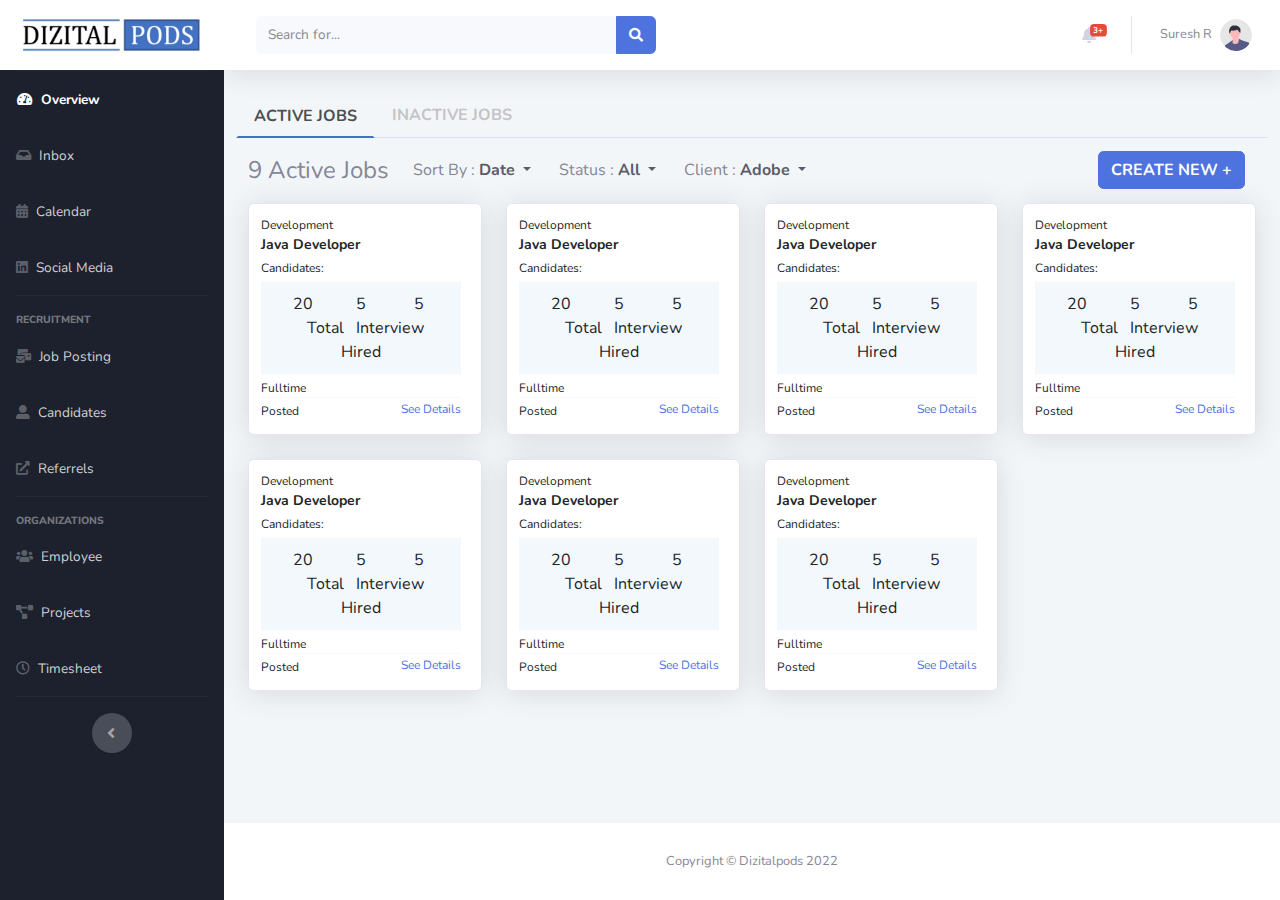
==== EMS/index.html @ 9106e642 "Add files via upload" ====
<!DOCTYPE html>
<html lang="en">

<head>

    <meta charset="utf-8">
    <meta http-equiv="X-UA-Compatible" content="IE=edge">
    <meta name="viewport" content="width=device-width, initial-scale=1, shrink-to-fit=no">
    <meta name="description" content="">
    <meta name="author" content="">

    <title>Dizitalpods - Employee Dashboard</title>

    <!-- Custom fonts for this template-->
    <link href="https://cdnjs.cloudflare.com/ajax/libs/font-awesome/5.15.3/css/all.min.css" rel="stylesheet" type="text/css">
    <link href="https://fonts.googleapis.com/css?family=Nunito:200,200i,300,300i,400,400i,600,600i,700,700i,800,800i,900,900i" rel="stylesheet">
    <link href="https://cdn.jsdelivr.net/npm/bootstrap@5.0.2/dist/css/bootstrap.min.css" rel="stylesheet">

    <!-- Custom styles for this template-->
    <link href="css/styles.css" rel="stylesheet">

</head>

<body id="page-top">

    <!-- Page Wrapper -->
    <div id="wrapper">

        <!-- Sidebar -->
        <ul class="navbar-nav bg-gradient-primary sidebar sidebar-dark accordion" id="accordionSidebar">

            <!-- Sidebar - Brand -->
            <a class="sidebar-brand d-flex align-items-center justify-content-center" href="">
                <img src="images/logo.jpg" />
            </a>

            <!-- Divider -->
            <hr class="sidebar-divider my-0">

            <!-- Nav Items -->
            <li class="nav-item active">
                <a class="nav-link" href="">
                    <i class="fas fa-fw fa-tachometer-alt"></i>
                    <span>Overview</span></a>
            </li>
            <li class="nav-item">
                <a class="nav-link" href="./pages/Inbox.html">
                    <i class="fas fa-inbox"></i>
                    <span>Inbox</span></a>
            </li>
            <li class="nav-item">
                <a class="nav-link" href="">
                    <i class="fas fa-calendar-alt"></i>
                    <span>Calendar</span></a>
            </li>
            <li class="nav-item">
                <a class="nav-link" href="./pages/Jobposting.html">
                    <i class="fab fa-linkedin"></i>
                    <span>Social Media</span></a>
            </li>

            <!-- Divider -->
            <hr class="sidebar-divider">

            <!-- Heading -->
            <div class="sidebar-heading">
                Recruitment
            </div>

            <!-- Nav Item -->
            <li class="nav-item">
                <a class="nav-link" href="./index.html">
                    <i class="fas fa-mail-bulk"></i>
                    <span>Job Posting</span></a>
            </li>
            <li class="nav-item">
                <a class="nav-link" href="./pages/candidates.html">
                    <i class="fas fa-user-alt"></i>
                    <span>Candidates</span></a>
            </li>
            <li class="nav-item">
                <a class="nav-link" href="./pages/Referralpage.html">
                    <i class="fas fa-external-link-alt"></i>
                    <span>Referrels</span></a>
            </li>
            <!-- Divider -->
            <hr class="sidebar-divider">

            <!-- Heading -->
            <div class="sidebar-heading">
                Organizations
            </div>

            <!-- Nav Item -->
            <!-- Nav Item -->
            <li class="nav-item">
                <a class="nav-link" href="">
                    <i class="fas fa-users"></i>
                    <span>Employee</span></a>
            </li>
            <li class="nav-item">
                <a class="nav-link" href="">
                    <i class="fas fa-project-diagram"></i>
                    <span>Projects</span></a>
            </li>
            <li class="nav-item">
                <a class="nav-link" href="">
                    <i class="far fa-clock"></i>
                    <span>Timesheet</span></a>
            </li>
            <!-- Divider -->
            <hr class="sidebar-divider d-none d-md-block">

            <!-- Sidebar Toggler (Sidebar) -->
            <div class="text-center d-none d-md-inline">
                <button class="rounded-circle border-0" id="sidebarToggle"></button>
            </div>

        </ul>
        <!-- End of Sidebar -->

        <!-- Content Wrapper -->
        <div id="content-wrapper" class="d-flex flex-column">

            <!-- Main Content -->
            <div id="content">

                <!-- Topbar -->
                <nav class="navbar navbar-expand navbar-light bg-white topbar mb-4 static-top shadow">

                    <!-- Sidebar Toggle (Topbar) -->
                    <button id="sidebarToggleTop" class="btn btn-link d-md-none rounded-circle mr-3">
                        <i class="fa fa-bars"></i>
                    </button>

                    <!-- Topbar Search -->
                    <form class="d-none d-sm-inline-block form-inline mr-auto ml-md-3 my-2 my-md-0 mw-100 navbar-search">
                        <div class="input-group">
                            <input type="text" class="form-control bg-light border-0 small" placeholder="Search for..." aria-label="Search" aria-describedby="basic-addon2">
                            <div class="input-group-append">
                                <button class="btn btn-primary" type="button">
                                    <i class="fas fa-search fa-sm"></i>
                                </button>
                            </div>
                        </div>
                    </form>

                    <!-- Topbar Navbar -->
                    <ul class="navbar-nav ml-auto">

                        <!-- Nav Item - Search Dropdown (Visible Only XS) -->
                        <li class="nav-item dropdown no-arrow d-sm-none">
                            <a class="nav-link dropdown-toggle" href="#" id="searchDropdown" role="button" data-toggle="dropdown" aria-haspopup="true" aria-expanded="false">
                                <i class="fas fa-search fa-fw"></i>
                            </a>
                            <!-- Dropdown - Messages -->
                            <div class="dropdown-menu dropdown-menu-right p-3 shadow animated--grow-in" aria-labelledby="searchDropdown">
                                <form class="form-inline mr-auto w-100 navbar-search">
                                    <div class="input-group">
                                        <input type="text" class="form-control bg-light border-0 small" placeholder="Search for..." aria-label="Search" aria-describedby="basic-addon2">
                                        <div class="input-group-append">
                                            <button class="btn btn-primary" type="button">
                                                <i class="fas fa-search fa-sm"></i>
                                            </button>
                                        </div>
                                    </div>
                                </form>
                            </div>
                        </li>

                        <!-- Nav Item - Alerts -->
                        <li class="nav-item dropdown no-arrow mx-1">
                            <a class="nav-link dropdown-toggle" href="#" id="alertsDropdown" role="button" data-toggle="dropdown" aria-haspopup="true" aria-expanded="false">
                                <i class="fas fa-bell fa-fw"></i>
                                <!-- Counter - Alerts -->
                                <span class="badge badge-danger badge-counter">3+</span>
                            </a>
                            <!-- Dropdown - Alerts -->
                            <div class="dropdown-list dropdown-menu dropdown-menu-right shadow animated--grow-in" aria-labelledby="alertsDropdown">
                                <h6 class="dropdown-header">
                                    Alerts Center
                                </h6>
                                <a class="dropdown-item d-flex align-items-center" href="#">
                                    <div class="mr-3">
                                        <div class="icon-circle bg-primary">
                                            <i class="fas fa-file-alt text-white"></i>
                                        </div>
                                    </div>
                                    <div>
                                        <div class="small text-gray-500">December 12, 2019</div>
                                        <span class="font-weight-bold">A new monthly report is ready to download!</span>
                                    </div>
                                </a>
                                <a class="dropdown-item d-flex align-items-center" href="#">
                                    <div class="mr-3">
                                        <div class="icon-circle bg-success">
                                            <i class="fas fa-donate text-white"></i>
                                        </div>
                                    </div>
                                    <div>
                                        <div class="small text-gray-500">December 7, 2019</div>
                                        $290.29 has been deposited into your account!
                                    </div>
                                </a>
                                <a class="dropdown-item d-flex align-items-center" href="#">
                                    <div class="mr-3">
                                        <div class="icon-circle bg-warning">
                                            <i class="fas fa-exclamation-triangle text-white"></i>
                                        </div>
                                    </div>
                                    <div>
                                        <div class="small text-gray-500">December 2, 2019</div>
                                        Spending Alert: We've noticed unusually high spending for your account.
                                    </div>
                                </a>
                                <a class="dropdown-item text-center small text-gray-500" href="#">Show All Alerts</a>
                            </div>
                        </li>

                        <div class="topbar-divider d-none d-sm-block"></div>

                        <!-- Nav Item - User Information -->
                        <li class="nav-item dropdown no-arrow">
                            <a class="nav-link dropdown-toggle" href="#" id="userDropdown" role="button" data-toggle="dropdown" aria-haspopup="true" aria-expanded="false">
                                <span class="mr-2 d-none d-lg-inline text-gray-600 small">Suresh R</span>
                                <img class="img-profile rounded-circle" src="images/undraw_profile.svg">
                            </a>
                            <!-- Dropdown - User Information -->
                            <div class="dropdown-menu dropdown-menu-right shadow animated--grow-in" aria-labelledby="userDropdown">
                                <a class="dropdown-item" href="#">
                                    <i class="fas fa-user fa-sm fa-fw mr-2 text-gray-400"></i> Profile
                                </a>
                                <a class="dropdown-item" href="#">
                                    <i class="fas fa-cogs fa-sm fa-fw mr-2 text-gray-400"></i> Settings
                                </a>
                                <a class="dropdown-item" href="#">
                                    <i class="fas fa-list fa-sm fa-fw mr-2 text-gray-400"></i> Activity Log
                                </a>
                                <div class="dropdown-divider"></div>
                                <a class="dropdown-item" href="#" data-toggle="modal" data-target="#logoutModal">
                                    <i class="fas fa-sign-out-alt fa-sm fa-fw mr-2 text-gray-400"></i> Logout
                                </a>
                            </div>
                        </li>

                    </ul>

                </nav>
                <!-- End of Topbar -->

                <!-- Begin Page Content -->
                <div class="container-fluid">



                    <!-- Content Row -->
                    <div class="row">
                        <ul class="nav nav-tabs" id="job-tab">
                            <li class="nav-item">
                                <a class="nav-link active" aria-current="page" href="#activejobs">Active Jobs</a>
                            </li>
                            <li class="nav-item">
                                <a class="nav-link" href="#inactivejobs">Inactive Jobs</a>
                            </li>
                        </ul>
                        <div class="tab-content">
                            <div class="tab-pane fade show active" id="activejobs">
                                <div class="job-filter d-flex align-items-center my-2">
                                    <h2>9 Active Jobs</h2>
                                    <div class="sort d-flex align-items-center justify-content-center ml-4">
                                        <span>Sort By :</span>
                                        <div class="dropdown hr-interview-button">
                                            <button class="btn dropdown-toggle px-1 py-0 text-dark fw-bold bg-none my-2 border-0" type="button" id="dropdownMenuButton" data-toggle="dropdown" aria-haspopup="true" aria-expanded="false">
                                             Date
                                            </button>
                                            <div class="dropdown-menu" aria-labelledby="dropdownMenuButton">
                                                <a class="dropdown-item" href="#">Name</a>
                                            </div>
                                        </div>
                                    </div>
                                    <div class="status d-flex align-items-center justify-content-center ml-4">
                                        <span>Status :</span>
                                        <div class="dropdown hr-interview-button">
                                            <button class="btn dropdown-toggle px-1 py-0 text-dark fw-bold bg-none my-2 border-0" type="button" id="dropdownMenuButton" data-toggle="dropdown" aria-haspopup="true" aria-expanded="false">
                                             All
                                            </button>
                                            <div class="dropdown-menu" aria-labelledby="dropdownMenuButton">
                                                <a class="dropdown-item" href="#">Some</a>
                                            </div>
                                        </div>
                                    </div>
                                    <div class="client d-flex align-items-center justify-content-center ml-4">
                                        <span>Client :</span>
                                        <div class="dropdown hr-interview-button">
                                            <button class="btn dropdown-toggle px-1 py-0 text-dark fw-bold bg-none my-2 border-0" type="button" id="dropdownMenuButton" data-toggle="dropdown" aria-haspopup="true" aria-expanded="false">
                                            Adobe
                                            </button>
                                            <div class="dropdown-menu" aria-labelledby="dropdownMenuButton">
                                                <a class="dropdown-item" href="#">Dizitalpods</a>
                                                <a class="dropdown-item" href="#">JK</a>
                                                <a class="dropdown-item" href="#">ITC</a>
                                            </div>
                                        </div>
                                    </div>
                                    <div class="status-createnew">
                                        <button class="btn btn-primary fw-bold"><a href="./pages/Editpage.html" class="text-decoration-none text-white">CREATE NEW +</a></button>
                                    </div>
                                </div>
                                <div class="job-result">
                                    <div class="row">
                                        <div class="col-xl-3 col-md-6 mb-4 card-wrap">
                                            <div class="card shadow">
                                                <div class="card-body">
                                                    <div class="row no-gutters align-items-center">
                                                        <div class="col mr-2">
                                                            <div class="coe mb-1">
                                                                <p>Development</p>
                                                                <p>Java Developer</p>
                                                            </div>
                                                            <p>Candidates:</p>
                                                            <div class="statistics-profiles">
                                                                <ul>
                                                                    <li>20</li>
                                                                    <li>5</li>
                                                                    <li>5</li>
                                                                </ul>
                                                                <ul>
                                                                    <li>Total</li>
                                                                    <li>Interview</li>
                                                                    <li>Hired</li>
                                                                </ul>
                                                            </div>
                                                            <p>Fulltime</p>
                                                            <hr />
                                                            <p class="d-inline">Posted</p>
                                                            <a href="./pages/statuspage.html">See Details</a>
                                                        </div>
                                                    </div>
                                                </div>
                                            </div>
                                        </div>
                                        <div class="col-xl-3 col-md-6 mb-4 card-wrap">
                                            <div class="card shadow">
                                                <div class="card-body">
                                                    <div class="row no-gutters align-items-center">
                                                        <div class="col mr-2">
                                                            <div class="coe mb-1">
                                                                <p>Development</p>
                                                                <p>Java Developer</p>
                                                            </div>
                                                            <p>Candidates:</p>
                                                            <div class="statistics-profiles">
                                                                <ul>
                                                                    <li>20</li>
                                                                    <li>5</li>
                                                                    <li>5</li>
                                                                </ul>
                                                                <ul>
                                                                    <li>Total</li>
                                                                    <li>Interview</li>
                                                                    <li>Hired</li>
                                                                </ul>
                                                            </div>
                                                            <p>Fulltime</p>
                                                            <hr />
                                                            <p class="d-inline">Posted</p>
                                                            <a href="./pages/statuspage.html">See Details</a>
                                                        </div>
                                                    </div>
                                                </div>
                                            </div>
                                        </div>
                                        <div class="col-xl-3 col-md-6 mb-4 card-wrap">
                                            <div class="card shadow">
                                                <div class="card-body">
                                                    <div class="row no-gutters align-items-center">
                                                        <div class="col mr-2">
                                                            <div class="coe mb-1">
                                                                <p>Development</p>
                                                                <p>Java Developer</p>
                                                            </div>
                                                            <p>Candidates:</p>
                                                            <div class="statistics-profiles">
                                                                <ul>
                                                                    <li>20</li>
                                                                    <li>5</li>
                                                                    <li>5</li>
                                                                </ul>
                                                                <ul>
                                                                    <li>Total</li>
                                                                    <li>Interview</li>
                                                                    <li>Hired</li>
                                                                </ul>
                                                            </div>
                                                            <p>Fulltime</p>
                                                            <hr />
                                                            <p class="d-inline">Posted</p>
                                                            <a href="./pages/statuspage.html">See Details</a>
                                                        </div>
                                                    </div>
                                                </div>
                                            </div>
                                        </div>
                                        <div class="col-xl-3 col-md-6 mb-4 card-wrap">
                                            <div class="card shadow">
                                                <div class="card-body">
                                                    <div class="row no-gutters align-items-center">
                                                        <div class="col mr-2">
                                                            <div class="coe mb-1">
                                                                <p>Development</p>
                                                                <p>Java Developer</p>
                                                            </div>
                                                            <p>Candidates:</p>
                                                            <div class="statistics-profiles">
                                                                <ul>
                                                                    <li>20</li>
                                                                    <li>5</li>
                                                                    <li>5</li>
                                                                </ul>
                                                                <ul>
                                                                    <li>Total</li>
                                                                    <li>Interview</li>
                                                                    <li>Hired</li>
                                                                </ul>
                                                            </div>
                                                            <p>Fulltime</p>
                                                            <hr />
                                                            <p class="d-inline">Posted</p>
                                                            <a href="./pages/statuspage.html">See Details</a>
                                                        </div>
                                                    </div>
                                                </div>
                                            </div>
                                        </div>
                                        <div class="col-xl-3 col-md-6 mb-4 card-wrap">
                                            <div class="card shadow">
                                                <div class="card-body">
                                                    <div class="row no-gutters align-items-center">
                                                        <div class="col mr-2">
                                                            <div class="coe mb-1">
                                                                <p>Development</p>
                                                                <p>Java Developer</p>
                                                            </div>
                                                            <p>Candidates:</p>
                                                            <div class="statistics-profiles">
                                                                <ul>
                                                                    <li>20</li>
                                                                    <li>5</li>
                                                                    <li>5</li>
                                                                </ul>
                                                                <ul>
                                                                    <li>Total</li>
                                                                    <li>Interview</li>
                                                                    <li>Hired</li>
                                                                </ul>
                                                            </div>
                                                            <p>Fulltime</p>
                                                            <hr />
                                                            <p class="d-inline">Posted</p>
                                                            <a href="./pages/statuspage.html">See Details</a>
                                                        </div>
                                                    </div>
                                                </div>
                                            </div>
                                        </div>
                                        <div class="col-xl-3 col-md-6 mb-4 card-wrap">
                                            <div class="card shadow">
                                                <div class="card-body">
                                                    <div class="row no-gutters align-items-center">
                                                        <div class="col mr-2">
                                                            <div class="coe mb-1">
                                                                <p>Development</p>
                                                                <p>Java Developer</p>
                                                            </div>
                                                            <p>Candidates:</p>
                                                            <div class="statistics-profiles">
                                                                <ul>
                                                                    <li>20</li>
                                                                    <li>5</li>
                                                                    <li>5</li>
                                                                </ul>
                                                                <ul>
                                                                    <li>Total</li>
                                                                    <li>Interview</li>
                                                                    <li>Hired</li>
                                                                </ul>
                                                            </div>
                                                            <p>Fulltime</p>
                                                            <hr />
                                                            <p class="d-inline">Posted</p>
                                                            <a href="./pages/statuspage.html">See Details</a>
                                                        </div>
                                                    </div>
                                                </div>
                                            </div>
                                        </div>
                                        <div class="col-xl-3 col-md-6 mb-4 card-wrap">
                                            <div class="card shadow">
                                                <div class="card-body">
                                                    <div class="row no-gutters align-items-center">
                                                        <div class="col mr-2">
                                                            <div class="coe mb-1">
                                                                <p>Development</p>
                                                                <p>Java Developer</p>
                                                            </div>
                                                            <p>Candidates:</p>
                                                            <div class="statistics-profiles">
                                                                <ul>
                                                                    <li>20</li>
                                                                    <li>5</li>
                                                                    <li>5</li>
                                                                </ul>
                                                                <ul>
                                                                    <li>Total</li>
                                                                    <li>Interview</li>
                                                                    <li>Hired</li>
                                                                </ul>
                                                            </div>
                                                            <p>Fulltime</p>
                                                            <hr />
                                                            <p class="d-inline">Posted</p>
                                                            <a href="./pages/statuspage.html">See Details</a>
                                                        </div>
                                                    </div>
                                                </div>
                                            </div>
                                        </div>

                                    </div>
                                </div>
                            </div>
                            <div class="tab-pane fade" id="inactivejobs">
                                <div class="job-filter">
                                    <h2>19 InActive Jobs</h2>
                                </div>
                                <div class="job-result">
                                    <div class="row">
                                        <div class="col-xl-3 col-md-6 mb-4 card-wrap">
                                            <div class="card shadow">
                                                <div class="card-body">
                                                    <div class="row no-gutters align-items-center">
                                                        <div class="col mr-2">
                                                            <div class="coe mb-1">
                                                                <p>Development</p>
                                                                <p>Java Developer</p>
                                                            </div>
                                                            <p>Candidates:</p>
                                                            <div class="statistics-profiles">
                                                                <ul>
                                                                    <li>20</li>
                                                                    <li>5</li>
                                                                    <li>5</li>
                                                                </ul>
                                                                <ul>
                                                                    <li>Total</li>
                                                                    <li>Interview</li>
                                                                    <li>Hired</li>
                                                                </ul>
                                                            </div>
                                                            <p>Fulltime</p>
                                                            <hr />
                                                            <p class="d-inline">Posted</p>
                                                            <a href="">See Details</a>
                                                        </div>
                                                    </div>
                                                </div>
                                            </div>
                                        </div>
                                    </div>
                                </div>
                            </div>
                        </div>
                    </div>

                </div>
                <!-- /.container-fluid -->

            </div>
            <!-- End of Main Content -->

            <!-- Footer -->
            <footer class="sticky-footer bg-white">
                <div class="container my-auto">
                    <div class="copyright text-center my-auto">
                        <span>Copyright &copy; Dizitalpods 2022</span>
                    </div>
                </div>
            </footer>
            <!-- End of Footer -->

        </div>
        <!-- End of Content Wrapper -->

    </div>
    <!-- End of Page Wrapper -->

    <!-- Scroll to Top Button-->
    <a class="scroll-to-top rounded" href="#page-top">
        <i class="fas fa-angle-up"></i>
    </a>

    <!-- Logout Modal-->
    <div class="modal fade" id="logoutModal" tabindex="-1" role="dialog" aria-labelledby="exampleModalLabel" aria-hidden="true">
        <div class="modal-dialog" role="document">
            <div class="modal-content">
                <div class="modal-header">
                    <h5 class="modal-title" id="exampleModalLabel">Ready to Leave?</h5>
                    <button class="close" type="button" data-dismiss="modal" aria-label="Close">
                        <span aria-hidden="true">×</span>
                    </button>
                </div>
                <div class="modal-body">Select "Logout" below if you are ready to end your current session.</div>
                <div class="modal-footer">
                    <button class="btn btn-secondary" type="button" data-dismiss="modal">Cancel</button>
                    <a class="btn btn-primary" href="login.html">Logout</a>
                </div>
            </div>
        </div>
    </div>

    <!-- Bootstrap core JavaScript-->
    <script src="js/jquery.js"></script>
    <script src="js/bootstrap.bundle.js"></script>

    <!-- Core plugin JavaScript-->
    <script src="js/jquery.easing.js"></script>

    <!-- Custom scripts for all pages-->
    <script src="js/custom.js"></script>

</body>

</html>
---- EMS/css/styles.css ----
:root {
    --blue: #4e73df;
    --indigo: #6610f2;
    --purple: #6f42c1;
    --pink: #e83e8c;
    --red: #e74a3b;
    --orange: #fd7e14;
    --yellow: #f6c23e;
    --green: #1cc88a;
    --teal: #20c9a6;
    --cyan: #36b9cc;
    --white: #fff;
    --gray: #858796;
    --gray-dark: #5a5c69;
    --primary: #4e73df;
    --secondary: #858796;
    --success: #1cc88a;
    --info: #36b9cc;
    --warning: #f6c23e;
    --danger: #e74a3b;
    --light: #f8f9fc;
    --dark: #5a5c69;
    --breakpoint-xs: 0;
    --breakpoint-sm: 576px;
    --breakpoint-md: 768px;
    --breakpoint-lg: 992px;
    --breakpoint-xl: 1200px;
    --font-family-sans-serif: "Nunito", -apple-system, BlinkMacSystemFont, "Segoe UI", Roboto, "Helvetica Neue", Arial, sans-serif, "Apple Color Emoji", "Segoe UI Emoji", "Segoe UI Symbol", "Noto Color Emoji";
    --font-family-monospace: SFMono-Regular, Menlo, Monaco, Consolas, "Liberation Mono", "Courier New", monospace;
}

*,
*::before,
*::after {
    box-sizing: border-box;
}

html {
    font-family: sans-serif;
    line-height: 1.15;
    -webkit-text-size-adjust: 100%;
    -webkit-tap-highlight-color: rgba(0, 0, 0, 0);
}

article,
aside,
figcaption,
figure,
footer,
header,
hgroup,
main,
nav,
section {
    display: block;
}

body {
    margin: 0;
    font-family: "Nunito", -apple-system, BlinkMacSystemFont, "Segoe UI", Roboto, "Helvetica Neue", Arial, sans-serif, "Apple Color Emoji", "Segoe UI Emoji", "Segoe UI Symbol", "Noto Color Emoji";
    font-size: 1rem;
    font-weight: 400;
    line-height: 1.5;
    color: #858796;
    text-align: left;
    background-color: #fff;
}

[tabindex="-1"]:focus:not(:focus-visible) {
    outline: 0 !important;
}

hr {
    box-sizing: content-box;
    height: 0;
    overflow: visible;
}

h1,
h2,
h3,
h4,
h5,
h6 {
    margin-top: 0;
    margin-bottom: 0.5rem;
}

p {
    margin-top: 0;
    margin-bottom: 1rem;
}

abbr[title],
abbr[data-original-title] {
    text-decoration: underline;
    -webkit-text-decoration: underline dotted;
    text-decoration: underline dotted;
    cursor: help;
    border-bottom: 0;
    -webkit-text-decoration-skip-ink: none;
    text-decoration-skip-ink: none;
}

address {
    margin-bottom: 1rem;
    font-style: normal;
    line-height: inherit;
}

ol,
ul,
dl {
    margin-top: 0;
    margin-bottom: 1rem;
}

ol ol,
ul ul,
ol ul,
ul ol {
    margin-bottom: 0;
}

dt {
    font-weight: 700;
}

dd {
    margin-bottom: .5rem;
    margin-left: 0;
}

blockquote {
    margin: 0 0 1rem;
}

b,
strong {
    font-weight: bolder;
}

small {
    font-size: 80%;
}

sub,
sup {
    position: relative;
    font-size: 75%;
    line-height: 0;
    vertical-align: baseline;
}

sub {
    bottom: -.25em;
}

sup {
    top: -.5em;
}

a {
    color: #4e73df;
    text-decoration: none;
    background-color: transparent;
}

a:hover {
    color: #224abe;
    text-decoration: underline;
}

a:not([href]):not([class]) {
    color: inherit;
    text-decoration: none;
}

a:not([href]):not([class]):hover {
    color: inherit;
    text-decoration: none;
}

pre,
code,
kbd,
samp {
    font-family: SFMono-Regular, Menlo, Monaco, Consolas, "Liberation Mono", "Courier New", monospace;
    font-size: 1em;
}

pre {
    margin-top: 0;
    margin-bottom: 1rem;
    overflow: auto;
    -ms-overflow-style: scrollbar;
}

figure {
    margin: 0 0 1rem;
}

img {
    vertical-align: middle;
    border-style: none;
}

svg {
    overflow: hidden;
    vertical-align: middle;
}

table {
    border-collapse: collapse;
}

caption {
    padding-top: 0.75rem;
    padding-bottom: 0.75rem;
    color: #858796;
    text-align: left;
    caption-side: bottom;
}

th {
    text-align: inherit;
    text-align: -webkit-match-parent;
}

label {
    display: inline-block;
    margin-bottom: 0.5rem;
}

button {
    border-radius: 0;
}

button:focus:not(:focus-visible) {
    outline: 0;
}

input,
button,
select,
optgroup,
textarea {
    margin: 0;
    font-family: inherit;
    font-size: inherit;
    line-height: inherit;
}

button,
input {
    overflow: visible;
}

button,
select {
    text-transform: none;
}

[role="button"] {
    cursor: pointer;
}

select {
    word-wrap: normal;
}

button,
[type="button"],
[type="reset"],
[type="submit"] {
    -webkit-appearance: button;
}

button:not(:disabled),
[type="button"]:not(:disabled),
[type="reset"]:not(:disabled),
[type="submit"]:not(:disabled) {
    cursor: pointer;
}

button::-moz-focus-inner,
[type="button"]::-moz-focus-inner,
[type="reset"]::-moz-focus-inner,
[type="submit"]::-moz-focus-inner {
    padding: 0;
    border-style: none;
}

input[type="radio"],
input[type="checkbox"] {
    box-sizing: border-box;
    padding: 0;
}

textarea {
    overflow: auto;
    resize: vertical;
}

fieldset {
    min-width: 0;
    padding: 0;
    margin: 0;
    border: 0;
}

legend {
    display: block;
    width: 100%;
    max-width: 100%;
    padding: 0;
    margin-bottom: .5rem;
    font-size: 1.5rem;
    line-height: inherit;
    color: inherit;
    white-space: normal;
}

progress {
    vertical-align: baseline;
}

[type="number"]::-webkit-inner-spin-button,
[type="number"]::-webkit-outer-spin-button {
    height: auto;
}

[type="search"] {
    outline-offset: -2px;
    -webkit-appearance: none;
}

[type="search"]::-webkit-search-decoration {
    -webkit-appearance: none;
}

::-webkit-file-upload-button {
    font: inherit;
    -webkit-appearance: button;
}

output {
    display: inline-block;
}

summary {
    display: list-item;
    cursor: pointer;
}

template {
    display: none;
}

[hidden] {
    display: none !important;
}

h1,
h2,
h3,
h4,
h5,
h6,
.h1,
.h2,
.h3,
.h4,
.h5,
.h6 {
    margin-bottom: 0.5rem;
    font-weight: 400;
    line-height: 1.2;
}

h1,
.h1 {
    font-size: 2.5rem;
}

h2,
.h2 {
    font-size: 2rem;
}

h3,
.h3 {
    font-size: 1.75rem;
}

h4,
.h4 {
    font-size: 1.5rem;
}

h5,
.h5 {
    font-size: 1.25rem;
}

h6,
.h6 {
    font-size: 1rem;
}

.lead {
    font-size: 1.25rem;
    font-weight: 300;
}

.display-1 {
    font-size: 6rem;
    font-weight: 300;
    line-height: 1.2;
}

.display-2 {
    font-size: 5.5rem;
    font-weight: 300;
    line-height: 1.2;
}

.display-3 {
    font-size: 4.5rem;
    font-weight: 300;
    line-height: 1.2;
}

.display-4 {
    font-size: 3.5rem;
    font-weight: 300;
    line-height: 1.2;
}

hr {
    margin-top: 1rem;
    margin-bottom: 1rem;
    border: 0;
    border-top: 1px solid rgba(0, 0, 0, 0.1);
}

small,
.small {
    font-size: 80%;
    font-weight: 400;
}

mark,
.mark {
    padding: 0.2em;
    background-color: #fcf8e3;
}

.list-unstyled {
    padding-left: 0;
    list-style: none;
}

.list-inline {
    padding-left: 0;
    list-style: none;
}

.list-inline-item {
    display: inline-block;
}

.list-inline-item:not(:last-child) {
    margin-right: 0.5rem;
}

.initialism {
    font-size: 90%;
    text-transform: uppercase;
}

.blockquote {
    margin-bottom: 1rem;
    font-size: 1.25rem;
}

.blockquote-footer {
    display: block;
    font-size: 80%;
    color: #858796;
}

.blockquote-footer::before {
    content: "\2014\00A0";
}

.img-fluid {
    max-width: 100%;
    height: auto;
}

.img-thumbnail {
    padding: 0.25rem;
    background-color: #fff;
    border: 1px solid #dddfeb;
    border-radius: 0.35rem;
    max-width: 100%;
    height: auto;
}

.figure {
    display: inline-block;
}

.figure-img {
    margin-bottom: 0.5rem;
    line-height: 1;
}

.figure-caption {
    font-size: 90%;
    color: #858796;
}

code {
    font-size: 87.5%;
    color: #e83e8c;
    word-wrap: break-word;
}

a>code {
    color: inherit;
}

kbd {
    padding: 0.2rem 0.4rem;
    font-size: 87.5%;
    color: #fff;
    background-color: #3a3b45;
    border-radius: 0.2rem;
}

kbd kbd {
    padding: 0;
    font-size: 100%;
    font-weight: 700;
}

pre {
    display: block;
    font-size: 87.5%;
    color: #3a3b45;
}

pre code {
    font-size: inherit;
    color: inherit;
    word-break: normal;
}

.pre-scrollable {
    max-height: 340px;
    overflow-y: scroll;
}

.container,
.container-fluid,
.container-sm,
.container-md,
.container-lg,
.container-xl {
    width: 100%;
    padding-right: 0.75rem;
    padding-left: 0.75rem;
    margin-right: auto;
    margin-left: auto;
}

@media (min-width: 576px) {
    .container,
    .container-sm {
        max-width: 540px;
    }
}

@media (min-width: 768px) {
    .container,
    .container-sm,
    .container-md {
        max-width: 720px;
    }
}

@media (min-width: 992px) {
    .container,
    .container-sm,
    .container-md,
    .container-lg {
        max-width: 960px;
    }
}

@media (min-width: 1200px) {
    .container,
    .container-sm,
    .container-md,
    .container-lg,
    .container-xl {
        max-width: 1140px;
    }
}

.row {
    display: flex;
    flex-wrap: wrap;
    margin-right: -0.75rem;
    margin-left: -0.75rem;
}

.no-gutters {
    margin-right: 0;
    margin-left: 0;
}

.no-gutters>.col,
.no-gutters>[class*="col-"] {
    padding-right: 0;
    padding-left: 0;
}

.col-1,
.col-2,
.col-3,
.col-4,
.col-5,
.col-6,
.col-7,
.col-8,
.col-9,
.col-10,
.col-11,
.col-12,
.col,
.col-auto,
.col-sm-1,
.col-sm-2,
.col-sm-3,
.col-sm-4,
.col-sm-5,
.col-sm-6,
.col-sm-7,
.col-sm-8,
.col-sm-9,
.col-sm-10,
.col-sm-11,
.col-sm-12,
.col-sm,
.col-sm-auto,
.col-md-1,
.col-md-2,
.col-md-3,
.col-md-4,
.col-md-5,
.col-md-6,
.col-md-7,
.col-md-8,
.col-md-9,
.col-md-10,
.col-md-11,
.col-md-12,
.col-md,
.col-md-auto,
.col-lg-1,
.col-lg-2,
.col-lg-3,
.col-lg-4,
.col-lg-5,
.col-lg-6,
.col-lg-7,
.col-lg-8,
.col-lg-9,
.col-lg-10,
.col-lg-11,
.col-lg-12,
.col-lg,
.col-lg-auto,
.col-xl-1,
.col-xl-2,
.col-xl-3,
.col-xl-4,
.col-xl-5,
.col-xl-6,
.col-xl-7,
.col-xl-8,
.col-xl-9,
.col-xl-10,
.col-xl-11,
.col-xl-12,
.col-xl,
.col-xl-auto {
    position: relative;
    width: 100%;
    padding-right: 0.75rem;
    padding-left: 0.75rem;
}

.col {
    flex-basis: 0;
    flex-grow: 1;
    max-width: 100%;
}

.row-cols-1>* {
    flex: 0 0 100%;
    max-width: 100%;
}

.row-cols-2>* {
    flex: 0 0 50%;
    max-width: 50%;
}

.row-cols-3>* {
    flex: 0 0 33.33333%;
    max-width: 33.33333%;
}

.row-cols-4>* {
    flex: 0 0 25%;
    max-width: 25%;
}

.row-cols-5>* {
    flex: 0 0 20%;
    max-width: 20%;
}

.row-cols-6>* {
    flex: 0 0 16.66667%;
    max-width: 16.66667%;
}

.col-auto {
    flex: 0 0 auto;
    width: auto;
    max-width: 100%;
}

.col-1 {
    flex: 0 0 8.33333%;
    max-width: 8.33333%;
}

.col-2 {
    flex: 0 0 16.66667%;
    max-width: 16.66667%;
}

.col-3 {
    flex: 0 0 25%;
    max-width: 25%;
}

.col-4 {
    flex: 0 0 33.33333%;
    max-width: 33.33333%;
}

.col-5 {
    flex: 0 0 41.66667%;
    max-width: 41.66667%;
}

.col-6 {
    flex: 0 0 50%;
    max-width: 50%;
}

.col-7 {
    flex: 0 0 58.33333%;
    max-width: 58.33333%;
}

.col-8 {
    flex: 0 0 66.66667%;
    max-width: 66.66667%;
}

.col-9 {
    flex: 0 0 75%;
    max-width: 75%;
}

.col-10 {
    flex: 0 0 83.33333%;
    max-width: 83.33333%;
}

.col-11 {
    flex: 0 0 91.66667%;
    max-width: 91.66667%;
}

.col-12 {
    flex: 0 0 100%;
    max-width: 100%;
}

.order-first {
    order: -1;
}

.order-last {
    order: 13;
}

.order-0 {
    order: 0;
}

.order-1 {
    order: 1;
}

.order-2 {
    order: 2;
}

.order-3 {
    order: 3;
}

.order-4 {
    order: 4;
}

.order-5 {
    order: 5;
}

.order-6 {
    order: 6;
}

.order-7 {
    order: 7;
}

.order-8 {
    order: 8;
}

.order-9 {
    order: 9;
}

.order-10 {
    order: 10;
}

.order-11 {
    order: 11;
}

.order-12 {
    order: 12;
}

.offset-1 {
    margin-left: 8.33333%;
}

.offset-2 {
    margin-left: 16.66667%;
}

.offset-3 {
    margin-left: 25%;
}

.offset-4 {
    margin-left: 33.33333%;
}

.offset-5 {
    margin-left: 41.66667%;
}

.offset-6 {
    margin-left: 50%;
}

.offset-7 {
    margin-left: 58.33333%;
}

.offset-8 {
    margin-left: 66.66667%;
}

.offset-9 {
    margin-left: 75%;
}

.offset-10 {
    margin-left: 83.33333%;
}

.offset-11 {
    margin-left: 91.66667%;
}

@media (min-width: 576px) {
    .col-sm {
        flex-basis: 0;
        flex-grow: 1;
        max-width: 100%;
    }
    .row-cols-sm-1>* {
        flex: 0 0 100%;
        max-width: 100%;
    }
    .row-cols-sm-2>* {
        flex: 0 0 50%;
        max-width: 50%;
    }
    .row-cols-sm-3>* {
        flex: 0 0 33.33333%;
        max-width: 33.33333%;
    }
    .row-cols-sm-4>* {
        flex: 0 0 25%;
        max-width: 25%;
    }
    .row-cols-sm-5>* {
        flex: 0 0 20%;
        max-width: 20%;
    }
    .row-cols-sm-6>* {
        flex: 0 0 16.66667%;
        max-width: 16.66667%;
    }
    .col-sm-auto {
        flex: 0 0 auto;
        width: auto;
        max-width: 100%;
    }
    .col-sm-1 {
        flex: 0 0 8.33333%;
        max-width: 8.33333%;
    }
    .col-sm-2 {
        flex: 0 0 16.66667%;
        max-width: 16.66667%;
    }
    .col-sm-3 {
        flex: 0 0 25%;
        max-width: 25%;
    }
    .col-sm-4 {
        flex: 0 0 33.33333%;
        max-width: 33.33333%;
    }
    .col-sm-5 {
        flex: 0 0 41.66667%;
        max-width: 41.66667%;
    }
    .col-sm-6 {
        flex: 0 0 50%;
        max-width: 50%;
    }
    .col-sm-7 {
        flex: 0 0 58.33333%;
        max-width: 58.33333%;
    }
    .col-sm-8 {
        flex: 0 0 66.66667%;
        max-width: 66.66667%;
    }
    .col-sm-9 {
        flex: 0 0 75%;
        max-width: 75%;
    }
    .col-sm-10 {
        flex: 0 0 83.33333%;
        max-width: 83.33333%;
    }
    .col-sm-11 {
        flex: 0 0 91.66667%;
        max-width: 91.66667%;
    }
    .col-sm-12 {
        flex: 0 0 100%;
        max-width: 100%;
    }
    .order-sm-first {
        order: -1;
    }
    .order-sm-last {
        order: 13;
    }
    .order-sm-0 {
        order: 0;
    }
    .order-sm-1 {
        order: 1;
    }
    .order-sm-2 {
        order: 2;
    }
    .order-sm-3 {
        order: 3;
    }
    .order-sm-4 {
        order: 4;
    }
    .order-sm-5 {
        order: 5;
    }
    .order-sm-6 {
        order: 6;
    }
    .order-sm-7 {
        order: 7;
    }
    .order-sm-8 {
        order: 8;
    }
    .order-sm-9 {
        order: 9;
    }
    .order-sm-10 {
        order: 10;
    }
    .order-sm-11 {
        order: 11;
    }
    .order-sm-12 {
        order: 12;
    }
    .offset-sm-0 {
        margin-left: 0;
    }
    .offset-sm-1 {
        margin-left: 8.33333%;
    }
    .offset-sm-2 {
        margin-left: 16.66667%;
    }
    .offset-sm-3 {
        margin-left: 25%;
    }
    .offset-sm-4 {
        margin-left: 33.33333%;
    }
    .offset-sm-5 {
        margin-left: 41.66667%;
    }
    .offset-sm-6 {
        margin-left: 50%;
    }
    .offset-sm-7 {
        margin-left: 58.33333%;
    }
    .offset-sm-8 {
        margin-left: 66.66667%;
    }
    .offset-sm-9 {
        margin-left: 75%;
    }
    .offset-sm-10 {
        margin-left: 83.33333%;
    }
    .offset-sm-11 {
        margin-left: 91.66667%;
    }
}

@media (min-width: 768px) {
    .col-md {
        flex-basis: 0;
        flex-grow: 1;
        max-width: 100%;
    }
    .row-cols-md-1>* {
        flex: 0 0 100%;
        max-width: 100%;
    }
    .row-cols-md-2>* {
        flex: 0 0 50%;
        max-width: 50%;
    }
    .row-cols-md-3>* {
        flex: 0 0 33.33333%;
        max-width: 33.33333%;
    }
    .row-cols-md-4>* {
        flex: 0 0 25%;
        max-width: 25%;
    }
    .row-cols-md-5>* {
        flex: 0 0 20%;
        max-width: 20%;
    }
    .row-cols-md-6>* {
        flex: 0 0 16.66667%;
        max-width: 16.66667%;
    }
    .col-md-auto {
        flex: 0 0 auto;
        width: auto;
        max-width: 100%;
    }
    .col-md-1 {
        flex: 0 0 8.33333%;
        max-width: 8.33333%;
    }
    .col-md-2 {
        flex: 0 0 16.66667%;
        max-width: 16.66667%;
    }
    .col-md-3 {
        flex: 0 0 25%;
        max-width: 25%;
    }
    .col-md-4 {
        flex: 0 0 33.33333%;
        max-width: 33.33333%;
    }
    .col-md-5 {
        flex: 0 0 41.66667%;
        max-width: 41.66667%;
    }
    .col-md-6 {
        flex: 0 0 50%;
        max-width: 50%;
    }
    .col-md-7 {
        flex: 0 0 58.33333%;
        max-width: 58.33333%;
    }
    .col-md-8 {
        flex: 0 0 66.66667%;
        max-width: 66.66667%;
    }
    .col-md-9 {
        flex: 0 0 75%;
        max-width: 75%;
    }
    .col-md-10 {
        flex: 0 0 83.33333%;
        max-width: 83.33333%;
    }
    .col-md-11 {
        flex: 0 0 91.66667%;
        max-width: 91.66667%;
    }
    .col-md-12 {
        flex: 0 0 100%;
        max-width: 100%;
    }
    .order-md-first {
        order: -1;
    }
    .order-md-last {
        order: 13;
    }
    .order-md-0 {
        order: 0;
    }
    .order-md-1 {
        order: 1;
    }
    .order-md-2 {
        order: 2;
    }
    .order-md-3 {
        order: 3;
    }
    .order-md-4 {
        order: 4;
    }
    .order-md-5 {
        order: 5;
    }
    .order-md-6 {
        order: 6;
    }
    .order-md-7 {
        order: 7;
    }
    .order-md-8 {
        order: 8;
    }
    .order-md-9 {
        order: 9;
    }
    .order-md-10 {
        order: 10;
    }
    .order-md-11 {
        order: 11;
    }
    .order-md-12 {
        order: 12;
    }
    .offset-md-0 {
        margin-left: 0;
    }
    .offset-md-1 {
        margin-left: 8.33333%;
    }
    .offset-md-2 {
        margin-left: 16.66667%;
    }
    .offset-md-3 {
        margin-left: 25%;
    }
    .offset-md-4 {
        margin-left: 33.33333%;
    }
    .offset-md-5 {
        margin-left: 41.66667%;
    }
    .offset-md-6 {
        margin-left: 50%;
    }
    .offset-md-7 {
        margin-left: 58.33333%;
    }
    .offset-md-8 {
        margin-left: 66.66667%;
    }
    .offset-md-9 {
        margin-left: 75%;
    }
    .offset-md-10 {
        margin-left: 83.33333%;
    }
    .offset-md-11 {
        margin-left: 91.66667%;
    }
}

@media (min-width: 992px) {
    .col-lg {
        flex-basis: 0;
        flex-grow: 1;
        max-width: 100%;
    }
    .row-cols-lg-1>* {
        flex: 0 0 100%;
        max-width: 100%;
    }
    .row-cols-lg-2>* {
        flex: 0 0 50%;
        max-width: 50%;
    }
    .row-cols-lg-3>* {
        flex: 0 0 33.33333%;
        max-width: 33.33333%;
    }
    .row-cols-lg-4>* {
        flex: 0 0 25%;
        max-width: 25%;
    }
    .row-cols-lg-5>* {
        flex: 0 0 20%;
        max-width: 20%;
    }
    .row-cols-lg-6>* {
        flex: 0 0 16.66667%;
        max-width: 16.66667%;
    }
    .col-lg-auto {
        flex: 0 0 auto;
        width: auto;
        max-width: 100%;
    }
    .col-lg-1 {
        flex: 0 0 8.33333%;
        max-width: 8.33333%;
    }
    .col-lg-2 {
        flex: 0 0 16.66667%;
        max-width: 16.66667%;
    }
    .col-lg-3 {
        flex: 0 0 25%;
        max-width: 25%;
    }
    .col-lg-4 {
        flex: 0 0 33.33333%;
        max-width: 33.33333%;
    }
    .col-lg-5 {
        flex: 0 0 41.66667%;
        max-width: 41.66667%;
    }
    .col-lg-6 {
        flex: 0 0 50%;
        max-width: 50%;
    }
    .col-lg-7 {
        flex: 0 0 58.33333%;
        max-width: 58.33333%;
    }
    .col-lg-8 {
        flex: 0 0 66.66667%;
        max-width: 66.66667%;
    }
    .col-lg-9 {
        flex: 0 0 75%;
        max-width: 75%;
    }
    .col-lg-10 {
        flex: 0 0 83.33333%;
        max-width: 83.33333%;
    }
    .col-lg-11 {
        flex: 0 0 91.66667%;
        max-width: 91.66667%;
    }
    .col-lg-12 {
        flex: 0 0 100%;
        max-width: 100%;
    }
    .order-lg-first {
        order: -1;
    }
    .order-lg-last {
        order: 13;
    }
    .order-lg-0 {
        order: 0;
    }
    .order-lg-1 {
        order: 1;
    }
    .order-lg-2 {
        order: 2;
    }
    .order-lg-3 {
        order: 3;
    }
    .order-lg-4 {
        order: 4;
    }
    .order-lg-5 {
        order: 5;
    }
    .order-lg-6 {
        order: 6;
    }
    .order-lg-7 {
        order: 7;
    }
    .order-lg-8 {
        order: 8;
    }
    .order-lg-9 {
        order: 9;
    }
    .order-lg-10 {
        order: 10;
    }
    .order-lg-11 {
        order: 11;
    }
    .order-lg-12 {
        order: 12;
    }
    .offset-lg-0 {
        margin-left: 0;
    }
    .offset-lg-1 {
        margin-left: 8.33333%;
    }
    .offset-lg-2 {
        margin-left: 16.66667%;
    }
    .offset-lg-3 {
        margin-left: 25%;
    }
    .offset-lg-4 {
        margin-left: 33.33333%;
    }
    .offset-lg-5 {
        margin-left: 41.66667%;
    }
    .offset-lg-6 {
        margin-left: 50%;
    }
    .offset-lg-7 {
        margin-left: 58.33333%;
    }
    .offset-lg-8 {
        margin-left: 66.66667%;
    }
    .offset-lg-9 {
        margin-left: 75%;
    }
    .offset-lg-10 {
        margin-left: 83.33333%;
    }
    .offset-lg-11 {
        margin-left: 91.66667%;
    }
}

@media (min-width: 1200px) {
    .col-xl {
        flex-basis: 0;
        flex-grow: 1;
        max-width: 100%;
    }
    .row-cols-xl-1>* {
        flex: 0 0 100%;
        max-width: 100%;
    }
    .row-cols-xl-2>* {
        flex: 0 0 50%;
        max-width: 50%;
    }
    .row-cols-xl-3>* {
        flex: 0 0 33.33333%;
        max-width: 33.33333%;
    }
    .row-cols-xl-4>* {
        flex: 0 0 25%;
        max-width: 25%;
    }
    .row-cols-xl-5>* {
        flex: 0 0 20%;
        max-width: 20%;
    }
    .row-cols-xl-6>* {
        flex: 0 0 16.66667%;
        max-width: 16.66667%;
    }
    .col-xl-auto {
        flex: 0 0 auto;
        width: auto;
        max-width: 100%;
    }
    .col-xl-1 {
        flex: 0 0 8.33333%;
        max-width: 8.33333%;
    }
    .col-xl-2 {
        flex: 0 0 16.66667%;
        max-width: 16.66667%;
    }
    .col-xl-3 {
        flex: 0 0 25%;
        max-width: 25%;
    }
    .col-xl-4 {
        flex: 0 0 33.33333%;
        max-width: 33.33333%;
    }
    .col-xl-5 {
        flex: 0 0 41.66667%;
        max-width: 41.66667%;
    }
    .col-xl-6 {
        flex: 0 0 50%;
        max-width: 50%;
    }
    .col-xl-7 {
        flex: 0 0 58.33333%;
        max-width: 58.33333%;
    }
    .col-xl-8 {
        flex: 0 0 66.66667%;
        max-width: 66.66667%;
    }
    .col-xl-9 {
        flex: 0 0 75%;
        max-width: 75%;
    }
    .col-xl-10 {
        flex: 0 0 83.33333%;
        max-width: 83.33333%;
    }
    .col-xl-11 {
        flex: 0 0 91.66667%;
        max-width: 91.66667%;
    }
    .col-xl-12 {
        flex: 0 0 100%;
        max-width: 100%;
    }
    .order-xl-first {
        order: -1;
    }
    .order-xl-last {
        order: 13;
    }
    .order-xl-0 {
        order: 0;
    }
    .order-xl-1 {
        order: 1;
    }
    .order-xl-2 {
        order: 2;
    }
    .order-xl-3 {
        order: 3;
    }
    .order-xl-4 {
        order: 4;
    }
    .order-xl-5 {
        order: 5;
    }
    .order-xl-6 {
        order: 6;
    }
    .order-xl-7 {
        order: 7;
    }
    .order-xl-8 {
        order: 8;
    }
    .order-xl-9 {
        order: 9;
    }
    .order-xl-10 {
        order: 10;
    }
    .order-xl-11 {
        order: 11;
    }
    .order-xl-12 {
        order: 12;
    }
    .offset-xl-0 {
        margin-left: 0;
    }
    .offset-xl-1 {
        margin-left: 8.33333%;
    }
    .offset-xl-2 {
        margin-left: 16.66667%;
    }
    .offset-xl-3 {
        margin-left: 25%;
    }
    .offset-xl-4 {
        margin-left: 33.33333%;
    }
    .offset-xl-5 {
        margin-left: 41.66667%;
    }
    .offset-xl-6 {
        margin-left: 50%;
    }
    .offset-xl-7 {
        margin-left: 58.33333%;
    }
    .offset-xl-8 {
        margin-left: 66.66667%;
    }
    .offset-xl-9 {
        margin-left: 75%;
    }
    .offset-xl-10 {
        margin-left: 83.33333%;
    }
    .offset-xl-11 {
        margin-left: 91.66667%;
    }
}

.table {
    width: 100%;
    margin-bottom: 1rem;
    color: #858796;
}

.table th,
.table td {
    padding: 0.75rem;
    vertical-align: top;
    border-top: 1px solid #e3e6f0;
}

.table thead th {
    vertical-align: bottom;
    border-bottom: 2px solid #e3e6f0;
}

.table tbody+tbody {
    border-top: 2px solid #e3e6f0;
}

.table-sm th,
.table-sm td {
    padding: 0.3rem;
}

.table-bordered {
    border: 1px solid #e3e6f0;
}

.table-bordered th,
.table-bordered td {
    border: 1px solid #e3e6f0;
}

.table-bordered thead th,
.table-bordered thead td {
    border-bottom-width: 2px;
}

.table-borderless th,
.table-borderless td,
.table-borderless thead th,
.table-borderless tbody+tbody {
    border: 0;
}

.table-striped tbody tr:nth-of-type(odd) {
    background-color: rgba(0, 0, 0, 0.05);
}

.table-hover tbody tr:hover {
    color: #858796;
    background-color: rgba(0, 0, 0, 0.075);
}

.table-primary,
.table-primary>th,
.table-primary>td {
    background-color: #cdd8f6;
}

.table-primary th,
.table-primary td,
.table-primary thead th,
.table-primary tbody+tbody {
    border-color: #a3b6ee;
}

.table-hover .table-primary:hover {
    background-color: #b7c7f2;
}

.table-hover .table-primary:hover>td,
.table-hover .table-primary:hover>th {
    background-color: #b7c7f2;
}

.table-secondary,
.table-secondary>th,
.table-secondary>td {
    background-color: #dddde2;
}

.table-secondary th,
.table-secondary td,
.table-secondary thead th,
.table-secondary tbody+tbody {
    border-color: #c0c1c8;
}

.table-hover .table-secondary:hover {
    background-color: #cfcfd6;
}

.table-hover .table-secondary:hover>td,
.table-hover .table-secondary:hover>th {
    background-color: #cfcfd6;
}

.table-success,
.table-success>th,
.table-success>td {
    background-color: #bff0de;
}

.table-success th,
.table-success td,
.table-success thead th,
.table-success tbody+tbody {
    border-color: #89e2c2;
}

.table-hover .table-success:hover {
    background-color: #aaebd3;
}

.table-hover .table-success:hover>td,
.table-hover .table-success:hover>th {
    background-color: #aaebd3;
}

.table-info,
.table-info>th,
.table-info>td {
    background-color: #c7ebf1;
}

.table-info th,
.table-info td,
.table-info thead th,
.table-info tbody+tbody {
    border-color: #96dbe4;
}

.table-hover .table-info:hover {
    background-color: #b3e4ec;
}

.table-hover .table-info:hover>td,
.table-hover .table-info:hover>th {
    background-color: #b3e4ec;
}

.table-warning,
.table-warning>th,
.table-warning>td {
    background-color: #fceec9;
}

.table-warning th,
.table-warning td,
.table-warning thead th,
.table-warning tbody+tbody {
    border-color: #fadf9b;
}

.table-hover .table-warning:hover {
    background-color: #fbe6b1;
}

.table-hover .table-warning:hover>td,
.table-hover .table-warning:hover>th {
    background-color: #fbe6b1;
}

.table-danger,
.table-danger>th,
.table-danger>td {
    background-color: #f8ccc8;
}

.table-danger th,
.table-danger td,
.table-danger thead th,
.table-danger tbody+tbody {
    border-color: #f3a199;
}

.table-hover .table-danger:hover {
    background-color: #f5b7b1;
}

.table-hover .table-danger:hover>td,
.table-hover .table-danger:hover>th {
    background-color: #f5b7b1;
}

.table-light,
.table-light>th,
.table-light>td {
    background-color: #fdfdfe;
}

.table-light th,
.table-light td,
.table-light thead th,
.table-light tbody+tbody {
    border-color: #fbfcfd;
}

.table-hover .table-light:hover {
    background-color: #ececf6;
}

.table-hover .table-light:hover>td,
.table-hover .table-light:hover>th {
    background-color: #ececf6;
}

.table-dark,
.table-dark>th,
.table-dark>td {
    background-color: #d1d1d5;
}

.table-dark th,
.table-dark td,
.table-dark thead th,
.table-dark tbody+tbody {
    border-color: #a9aab1;
}

.table-hover .table-dark:hover {
    background-color: #c4c4c9;
}

.table-hover .table-dark:hover>td,
.table-hover .table-dark:hover>th {
    background-color: #c4c4c9;
}

.table-active,
.table-active>th,
.table-active>td {
    background-color: rgba(0, 0, 0, 0.075);
}

.table-hover .table-active:hover {
    background-color: rgba(0, 0, 0, 0.075);
}

.table-hover .table-active:hover>td,
.table-hover .table-active:hover>th {
    background-color: rgba(0, 0, 0, 0.075);
}

.table .thead-dark th {
    color: #fff;
    background-color: #5a5c69;
    border-color: #6c6e7e;
}

.table .thead-light th {
    color: #6e707e;
    background-color: #eaecf4;
    border-color: #e3e6f0;
}

.table-dark {
    color: #fff;
    background-color: #5a5c69;
}

.table-dark th,
.table-dark td,
.table-dark thead th {
    border-color: #6c6e7e;
}

.table-dark.table-bordered {
    border: 0;
}

.table-dark.table-striped tbody tr:nth-of-type(odd) {
    background-color: rgba(255, 255, 255, 0.05);
}

.table-dark.table-hover tbody tr:hover {
    color: #fff;
    background-color: rgba(255, 255, 255, 0.075);
}

@media (max-width: 575.98px) {
    .table-responsive-sm {
        display: block;
        width: 100%;
        overflow-x: auto;
        -webkit-overflow-scrolling: touch;
    }
    .table-responsive-sm>.table-bordered {
        border: 0;
    }
}

@media (max-width: 767.98px) {
    .table-responsive-md {
        display: block;
        width: 100%;
        overflow-x: auto;
        -webkit-overflow-scrolling: touch;
    }
    .table-responsive-md>.table-bordered {
        border: 0;
    }
}

@media (max-width: 991.98px) {
    .table-responsive-lg {
        display: block;
        width: 100%;
        overflow-x: auto;
        -webkit-overflow-scrolling: touch;
    }
    .table-responsive-lg>.table-bordered {
        border: 0;
    }
}

@media (max-width: 1199.98px) {
    .table-responsive-xl {
        display: block;
        width: 100%;
        overflow-x: auto;
        -webkit-overflow-scrolling: touch;
    }
    .table-responsive-xl>.table-bordered {
        border: 0;
    }
}

.table-responsive {
    display: block;
    width: 100%;
    overflow-x: auto;
    -webkit-overflow-scrolling: touch;
}

.table-responsive>.table-bordered {
    border: 0;
}

.form-control {
    display: block;
    width: 100%;
    height: calc(1.5em + 0.75rem + 2px);
    padding: 0.375rem 0.75rem;
    font-size: 1rem;
    font-weight: 400;
    line-height: 1.5;
    color: #6e707e;
    background-color: #fff;
    background-clip: padding-box;
    border: 1px solid #d1d3e2;
    border-radius: 0.35rem;
    transition: border-color 0.15s ease-in-out, box-shadow 0.15s ease-in-out;
}

@media (prefers-reduced-motion: reduce) {
    .form-control {
        transition: none;
    }
}

.form-control::-ms-expand {
    background-color: transparent;
    border: 0;
}

.form-control:-moz-focusring {
    color: transparent;
    text-shadow: 0 0 0 #6e707e;
}

.form-control:focus {
    color: #6e707e;
    background-color: #fff;
    border-color: #bac8f3;
    outline: 0;
    box-shadow: 0 0 0 0.2rem rgba(78, 115, 223, 0.25);
}

.form-control::-webkit-input-placeholder {
    color: #858796;
    opacity: 1;
}

.form-control::-moz-placeholder {
    color: #858796;
    opacity: 1;
}

.form-control:-ms-input-placeholder {
    color: #858796;
    opacity: 1;
}

.form-control::-ms-input-placeholder {
    color: #858796;
    opacity: 1;
}

.form-control::placeholder {
    color: #858796;
    opacity: 1;
}

.form-control:disabled,
.form-control[readonly] {
    background-color: #eaecf4;
    opacity: 1;
}

input[type="date"].form-control,
input[type="time"].form-control,
input[type="datetime-local"].form-control,
input[type="month"].form-control {
    -webkit-appearance: none;
    -moz-appearance: none;
    appearance: none;
}

select.form-control:focus::-ms-value {
    color: #6e707e;
    background-color: #fff;
}

.form-control-file,
.form-control-range {
    display: block;
    width: 100%;
}

.col-form-label {
    padding-top: calc(0.375rem + 1px);
    padding-bottom: calc(0.375rem + 1px);
    margin-bottom: 0;
    font-size: inherit;
    line-height: 1.5;
}

.col-form-label-lg {
    padding-top: calc(0.5rem + 1px);
    padding-bottom: calc(0.5rem + 1px);
    font-size: 1.25rem;
    line-height: 1.5;
}

.col-form-label-sm {
    padding-top: calc(0.25rem + 1px);
    padding-bottom: calc(0.25rem + 1px);
    font-size: 0.875rem;
    line-height: 1.5;
}

.form-control-plaintext {
    display: block;
    width: 100%;
    padding: 0.375rem 0;
    margin-bottom: 0;
    font-size: 1rem;
    line-height: 1.5;
    color: #858796;
    background-color: transparent;
    border: solid transparent;
    border-width: 1px 0;
}

.form-control-plaintext.form-control-sm,
.form-control-plaintext.form-control-lg {
    padding-right: 0;
    padding-left: 0;
}

.form-control-sm {
    height: calc(1.5em + 0.5rem + 2px);
    padding: 0.25rem 0.5rem;
    font-size: 0.875rem;
    line-height: 1.5;
    border-radius: 0.2rem;
}

.form-control-lg {
    height: calc(1.5em + 1rem + 2px);
    padding: 0.5rem 1rem;
    font-size: 1.25rem;
    line-height: 1.5;
    border-radius: 0.3rem;
}

select.form-control[size],
select.form-control[multiple] {
    height: auto;
}

textarea.form-control {
    height: auto;
}

.form-group {
    margin-bottom: 1rem;
}

.form-text {
    display: block;
    margin-top: 0.25rem;
}

.form-row {
    display: flex;
    flex-wrap: wrap;
    margin-right: -5px;
    margin-left: -5px;
}

.form-row>.col,
.form-row>[class*="col-"] {
    padding-right: 5px;
    padding-left: 5px;
}

.form-check {
    position: relative;
    display: block;
    padding-left: 1.25rem;
}

.form-check-input {
    position: absolute;
    margin-top: 0.3rem;
    margin-left: -1.25rem;
}

.form-check-input[disabled]~.form-check-label,
.form-check-input:disabled~.form-check-label {
    color: #858796;
}

.form-check-label {
    margin-bottom: 0;
}

.form-check-inline {
    display: inline-flex;
    align-items: center;
    padding-left: 0;
    margin-right: 0.75rem;
}

.form-check-inline .form-check-input {
    position: static;
    margin-top: 0;
    margin-right: 0.3125rem;
    margin-left: 0;
}

.valid-feedback {
    display: none;
    width: 100%;
    margin-top: 0.25rem;
    font-size: 80%;
    color: #1cc88a;
}

.valid-tooltip {
    position: absolute;
    top: 100%;
    left: 0;
    z-index: 5;
    display: none;
    max-width: 100%;
    padding: 0.25rem 0.5rem;
    margin-top: .1rem;
    font-size: 0.875rem;
    line-height: 1.5;
    color: #fff;
    background-color: rgba(28, 200, 138, 0.9);
    border-radius: 0.35rem;
}

.form-row>.col>.valid-tooltip,
.form-row>[class*="col-"]>.valid-tooltip {
    left: 5px;
}

.was-validated :valid~.valid-feedback,
.was-validated :valid~.valid-tooltip,
.is-valid~.valid-feedback,
.is-valid~.valid-tooltip {
    display: block;
}

.was-validated .form-control:valid,
.form-control.is-valid {
    border-color: #1cc88a;
    padding-right: calc(1.5em + 0.75rem);
    background-image: url("data:image/svg+xml,%3csvg xmlns='http://www.w3.org/2000/svg' width='8' height='8' viewBox='0 0 8 8'%3e%3cpath fill='%231cc88a' d='M2.3 6.73L.6 4.53c-.4-1.04.46-1.4 1.1-.8l1.1 1.4 3.4-3.8c.6-.63 1.6-.27 1.2.7l-4 4.6c-.43.5-.8.4-1.1.1z'/%3e%3c/svg%3e");
    background-repeat: no-repeat;
    background-position: right calc(0.375em + 0.1875rem) center;
    background-size: calc(0.75em + 0.375rem) calc(0.75em + 0.375rem);
}

.was-validated .form-control:valid:focus,
.form-control.is-valid:focus {
    border-color: #1cc88a;
    box-shadow: 0 0 0 0.2rem rgba(28, 200, 138, 0.25);
}

.was-validated textarea.form-control:valid,
textarea.form-control.is-valid {
    padding-right: calc(1.5em + 0.75rem);
    background-position: top calc(0.375em + 0.1875rem) right calc(0.375em + 0.1875rem);
}

.was-validated .custom-select:valid,
.custom-select.is-valid {
    border-color: #1cc88a;
    padding-right: calc(0.75em + 2.3125rem);
    background: url("data:image/svg+xml,%3csvg xmlns='http://www.w3.org/2000/svg' width='4' height='5' viewBox='0 0 4 5'%3e%3cpath fill='%235a5c69' d='M2 0L0 2h4zm0 5L0 3h4z'/%3e%3c/svg%3e") right 0.75rem center/8px 10px no-repeat, #fff url("data:image/svg+xml,%3csvg xmlns='http://www.w3.org/2000/svg' width='8' height='8' viewBox='0 0 8 8'%3e%3cpath fill='%231cc88a' d='M2.3 6.73L.6 4.53c-.4-1.04.46-1.4 1.1-.8l1.1 1.4 3.4-3.8c.6-.63 1.6-.27 1.2.7l-4 4.6c-.43.5-.8.4-1.1.1z'/%3e%3c/svg%3e") center right 1.75rem/calc(0.75em + 0.375rem) calc(0.75em + 0.375rem) no-repeat;
}

.was-validated .custom-select:valid:focus,
.custom-select.is-valid:focus {
    border-color: #1cc88a;
    box-shadow: 0 0 0 0.2rem rgba(28, 200, 138, 0.25);
}

.was-validated .form-check-input:valid~.form-check-label,
.form-check-input.is-valid~.form-check-label {
    color: #1cc88a;
}

.was-validated .form-check-input:valid~.valid-feedback,
.was-validated .form-check-input:valid~.valid-tooltip,
.form-check-input.is-valid~.valid-feedback,
.form-check-input.is-valid~.valid-tooltip {
    display: block;
}

.was-validated .custom-control-input:valid~.custom-control-label,
.custom-control-input.is-valid~.custom-control-label {
    color: #1cc88a;
}

.was-validated .custom-control-input:valid~.custom-control-label::before,
.custom-control-input.is-valid~.custom-control-label::before {
    border-color: #1cc88a;
}

.was-validated .custom-control-input:valid:checked~.custom-control-label::before,
.custom-control-input.is-valid:checked~.custom-control-label::before {
    border-color: #34e3a4;
    background-color: #34e3a4;
}

.was-validated .custom-control-input:valid:focus~.custom-control-label::before,
.custom-control-input.is-valid:focus~.custom-control-label::before {
    box-shadow: 0 0 0 0.2rem rgba(28, 200, 138, 0.25);
}

.was-validated .custom-control-input:valid:focus:not(:checked)~.custom-control-label::before,
.custom-control-input.is-valid:focus:not(:checked)~.custom-control-label::before {
    border-color: #1cc88a;
}

.was-validated .custom-file-input:valid~.custom-file-label,
.custom-file-input.is-valid~.custom-file-label {
    border-color: #1cc88a;
}

.was-validated .custom-file-input:valid:focus~.custom-file-label,
.custom-file-input.is-valid:focus~.custom-file-label {
    border-color: #1cc88a;
    box-shadow: 0 0 0 0.2rem rgba(28, 200, 138, 0.25);
}

.invalid-feedback {
    display: none;
    width: 100%;
    margin-top: 0.25rem;
    font-size: 80%;
    color: #e74a3b;
}

.invalid-tooltip {
    position: absolute;
    top: 100%;
    left: 0;
    z-index: 5;
    display: none;
    max-width: 100%;
    padding: 0.25rem 0.5rem;
    margin-top: .1rem;
    font-size: 0.875rem;
    line-height: 1.5;
    color: #fff;
    background-color: rgba(231, 74, 59, 0.9);
    border-radius: 0.35rem;
}

.form-row>.col>.invalid-tooltip,
.form-row>[class*="col-"]>.invalid-tooltip {
    left: 5px;
}

.was-validated :invalid~.invalid-feedback,
.was-validated :invalid~.invalid-tooltip,
.is-invalid~.invalid-feedback,
.is-invalid~.invalid-tooltip {
    display: block;
}

.was-validated .form-control:invalid,
.form-control.is-invalid {
    border-color: #e74a3b;
    padding-right: calc(1.5em + 0.75rem);
    background-image: url("data:image/svg+xml,%3csvg xmlns='http://www.w3.org/2000/svg' width='12' height='12' fill='none' stroke='%23e74a3b' viewBox='0 0 12 12'%3e%3ccircle cx='6' cy='6' r='4.5'/%3e%3cpath stroke-linejoin='round' d='M5.8 3.6h.4L6 6.5z'/%3e%3ccircle cx='6' cy='8.2' r='.6' fill='%23e74a3b' stroke='none'/%3e%3c/svg%3e");
    background-repeat: no-repeat;
    background-position: right calc(0.375em + 0.1875rem) center;
    background-size: calc(0.75em + 0.375rem) calc(0.75em + 0.375rem);
}

.was-validated .form-control:invalid:focus,
.form-control.is-invalid:focus {
    border-color: #e74a3b;
    box-shadow: 0 0 0 0.2rem rgba(231, 74, 59, 0.25);
}

.was-validated textarea.form-control:invalid,
textarea.form-control.is-invalid {
    padding-right: calc(1.5em + 0.75rem);
    background-position: top calc(0.375em + 0.1875rem) right calc(0.375em + 0.1875rem);
}

.was-validated .custom-select:invalid,
.custom-select.is-invalid {
    border-color: #e74a3b;
    padding-right: calc(0.75em + 2.3125rem);
    background: url("data:image/svg+xml,%3csvg xmlns='http://www.w3.org/2000/svg' width='4' height='5' viewBox='0 0 4 5'%3e%3cpath fill='%235a5c69' d='M2 0L0 2h4zm0 5L0 3h4z'/%3e%3c/svg%3e") right 0.75rem center/8px 10px no-repeat, #fff url("data:image/svg+xml,%3csvg xmlns='http://www.w3.org/2000/svg' width='12' height='12' fill='none' stroke='%23e74a3b' viewBox='0 0 12 12'%3e%3ccircle cx='6' cy='6' r='4.5'/%3e%3cpath stroke-linejoin='round' d='M5.8 3.6h.4L6 6.5z'/%3e%3ccircle cx='6' cy='8.2' r='.6' fill='%23e74a3b' stroke='none'/%3e%3c/svg%3e") center right 1.75rem/calc(0.75em + 0.375rem) calc(0.75em + 0.375rem) no-repeat;
}

.was-validated .custom-select:invalid:focus,
.custom-select.is-invalid:focus {
    border-color: #e74a3b;
    box-shadow: 0 0 0 0.2rem rgba(231, 74, 59, 0.25);
}

.was-validated .form-check-input:invalid~.form-check-label,
.form-check-input.is-invalid~.form-check-label {
    color: #e74a3b;
}

.was-validated .form-check-input:invalid~.invalid-feedback,
.was-validated .form-check-input:invalid~.invalid-tooltip,
.form-check-input.is-invalid~.invalid-feedback,
.form-check-input.is-invalid~.invalid-tooltip {
    display: block;
}

.was-validated .custom-control-input:invalid~.custom-control-label,
.custom-control-input.is-invalid~.custom-control-label {
    color: #e74a3b;
}

.was-validated .custom-control-input:invalid~.custom-control-label::before,
.custom-control-input.is-invalid~.custom-control-label::before {
    border-color: #e74a3b;
}

.was-validated .custom-control-input:invalid:checked~.custom-control-label::before,
.custom-control-input.is-invalid:checked~.custom-control-label::before {
    border-color: #ed7468;
    background-color: #ed7468;
}

.was-validated .custom-control-input:invalid:focus~.custom-control-label::before,
.custom-control-input.is-invalid:focus~.custom-control-label::before {
    box-shadow: 0 0 0 0.2rem rgba(231, 74, 59, 0.25);
}

.was-validated .custom-control-input:invalid:focus:not(:checked)~.custom-control-label::before,
.custom-control-input.is-invalid:focus:not(:checked)~.custom-control-label::before {
    border-color: #e74a3b;
}

.was-validated .custom-file-input:invalid~.custom-file-label,
.custom-file-input.is-invalid~.custom-file-label {
    border-color: #e74a3b;
}

.was-validated .custom-file-input:invalid:focus~.custom-file-label,
.custom-file-input.is-invalid:focus~.custom-file-label {
    border-color: #e74a3b;
    box-shadow: 0 0 0 0.2rem rgba(231, 74, 59, 0.25);
}

.form-inline {
    display: flex;
    flex-flow: row wrap;
    align-items: center;
}

.form-inline .form-check {
    width: 100%;
}

@media (min-width: 576px) {
    .form-inline label {
        display: flex;
        align-items: center;
        justify-content: center;
        margin-bottom: 0;
    }
    .form-inline .form-group {
        display: flex;
        flex: 0 0 auto;
        flex-flow: row wrap;
        align-items: center;
        margin-bottom: 0;
    }
    .form-inline .form-control {
        display: inline-block;
        width: auto;
        vertical-align: middle;
    }
    .form-inline .form-control-plaintext {
        display: inline-block;
    }
    .form-inline .input-group,
    .form-inline .custom-select {
        width: auto;
    }
    .form-inline .form-check {
        display: flex;
        align-items: center;
        justify-content: center;
        width: auto;
        padding-left: 0;
    }
    .form-inline .form-check-input {
        position: relative;
        flex-shrink: 0;
        margin-top: 0;
        margin-right: 0.25rem;
        margin-left: 0;
    }
    .form-inline .custom-control {
        align-items: center;
        justify-content: center;
    }
    .form-inline .custom-control-label {
        margin-bottom: 0;
    }
}

.btn {
    display: inline-block;
    font-weight: 400;
    color: #858796;
    text-align: center;
    vertical-align: middle;
    -webkit-user-select: none;
    -moz-user-select: none;
    -ms-user-select: none;
    user-select: none;
    background-color: transparent;
    border: 1px solid transparent;
    padding: 0.375rem 0.75rem;
    font-size: 1rem;
    line-height: 1.5;
    border-radius: 0.35rem;
    transition: color 0.15s ease-in-out, background-color 0.15s ease-in-out, border-color 0.15s ease-in-out, box-shadow 0.15s ease-in-out;
}

@media (prefers-reduced-motion: reduce) {
    .btn {
        transition: none;
    }
}

.btn:hover {
    color: #858796;
    text-decoration: none;
}

.btn:focus,
.btn.focus {
    outline: 0;
    box-shadow: 0 0 0 0.2rem rgba(78, 115, 223, 0.25);
}

.btn.disabled,
.btn:disabled {
    opacity: 0.65;
}

.btn:not(:disabled):not(.disabled) {
    cursor: pointer;
}

a.btn.disabled,
fieldset:disabled a.btn {
    pointer-events: none;
}

.btn-primary {
    color: #fff;
    background-color: #4e73df;
    border-color: #4e73df;
}

.btn-primary:hover {
    color: #fff;
    background-color: #2e59d9;
    border-color: #2653d4;
}

.btn-primary:focus,
.btn-primary.focus {
    color: #fff;
    background-color: #2e59d9;
    border-color: #2653d4;
    box-shadow: 0 0 0 0.2rem rgba(105, 136, 228, 0.5);
}

.btn-primary.disabled,
.btn-primary:disabled {
    color: #fff;
    background-color: #4e73df;
    border-color: #4e73df;
}

.btn-primary:not(:disabled):not(.disabled):active,
.btn-primary:not(:disabled):not(.disabled).active,
.show>.btn-primary.dropdown-toggle {
    color: #fff;
    background-color: #2653d4;
    border-color: #244ec9;
}

.btn-primary:not(:disabled):not(.disabled):active:focus,
.btn-primary:not(:disabled):not(.disabled).active:focus,
.show>.btn-primary.dropdown-toggle:focus {
    box-shadow: 0 0 0 0.2rem rgba(105, 136, 228, 0.5);
}

.btn-secondary {
    color: #fff;
    background-color: #858796;
    border-color: #858796;
}

.btn-secondary:hover {
    color: #fff;
    background-color: #717384;
    border-color: #6b6d7d;
}

.btn-secondary:focus,
.btn-secondary.focus {
    color: #fff;
    background-color: #717384;
    border-color: #6b6d7d;
    box-shadow: 0 0 0 0.2rem rgba(151, 153, 166, 0.5);
}

.btn-secondary.disabled,
.btn-secondary:disabled {
    color: #fff;
    background-color: #858796;
    border-color: #858796;
}

.btn-secondary:not(:disabled):not(.disabled):active,
.btn-secondary:not(:disabled):not(.disabled).active,
.show>.btn-secondary.dropdown-toggle {
    color: #fff;
    background-color: #6b6d7d;
    border-color: #656776;
}

.btn-secondary:not(:disabled):not(.disabled):active:focus,
.btn-secondary:not(:disabled):not(.disabled).active:focus,
.show>.btn-secondary.dropdown-toggle:focus {
    box-shadow: 0 0 0 0.2rem rgba(151, 153, 166, 0.5);
}

.btn-success {
    color: #fff;
    background-color: #1cc88a;
    border-color: #1cc88a;
}

.btn-success:hover {
    color: #fff;
    background-color: #17a673;
    border-color: #169b6b;
}

.btn-success:focus,
.btn-success.focus {
    color: #fff;
    background-color: #17a673;
    border-color: #169b6b;
    box-shadow: 0 0 0 0.2rem rgba(62, 208, 156, 0.5);
}

.btn-success.disabled,
.btn-success:disabled {
    color: #fff;
    background-color: #1cc88a;
    border-color: #1cc88a;
}

.btn-success:not(:disabled):not(.disabled):active,
.btn-success:not(:disabled):not(.disabled).active,
.show>.btn-success.dropdown-toggle {
    color: #fff;
    background-color: #169b6b;
    border-color: #149063;
}

.btn-success:not(:disabled):not(.disabled):active:focus,
.btn-success:not(:disabled):not(.disabled).active:focus,
.show>.btn-success.dropdown-toggle:focus {
    box-shadow: 0 0 0 0.2rem rgba(62, 208, 156, 0.5);
}

.btn-info {
    color: #fff;
    background-color: #36b9cc;
    border-color: #36b9cc;
}

.btn-info:hover {
    color: #fff;
    background-color: #2c9faf;
    border-color: #2a96a5;
}

.btn-info:focus,
.btn-info.focus {
    color: #fff;
    background-color: #2c9faf;
    border-color: #2a96a5;
    box-shadow: 0 0 0 0.2rem rgba(84, 196, 212, 0.5);
}

.btn-info.disabled,
.btn-info:disabled {
    color: #fff;
    background-color: #36b9cc;
    border-color: #36b9cc;
}

.btn-info:not(:disabled):not(.disabled):active,
.btn-info:not(:disabled):not(.disabled).active,
.show>.btn-info.dropdown-toggle {
    color: #fff;
    background-color: #2a96a5;
    border-color: #278c9b;
}

.btn-info:not(:disabled):not(.disabled):active:focus,
.btn-info:not(:disabled):not(.disabled).active:focus,
.show>.btn-info.dropdown-toggle:focus {
    box-shadow: 0 0 0 0.2rem rgba(84, 196, 212, 0.5);
}

.btn-warning {
    color: #fff;
    background-color: #f6c23e;
    border-color: #f6c23e;
}

.btn-warning:hover {
    color: #fff;
    background-color: #f4b619;
    border-color: #f4b30d;
}

.btn-warning:focus,
.btn-warning.focus {
    color: #fff;
    background-color: #f4b619;
    border-color: #f4b30d;
    box-shadow: 0 0 0 0.2rem rgba(247, 203, 91, 0.5);
}

.btn-warning.disabled,
.btn-warning:disabled {
    color: #fff;
    background-color: #f6c23e;
    border-color: #f6c23e;
}

.btn-warning:not(:disabled):not(.disabled):active,
.btn-warning:not(:disabled):not(.disabled).active,
.show>.btn-warning.dropdown-toggle {
    color: #fff;
    background-color: #f4b30d;
    border-color: #e9aa0b;
}

.btn-warning:not(:disabled):not(.disabled):active:focus,
.btn-warning:not(:disabled):not(.disabled).active:focus,
.show>.btn-warning.dropdown-toggle:focus {
    box-shadow: 0 0 0 0.2rem rgba(247, 203, 91, 0.5);
}

.btn-danger {
    color: #fff;
    background-color: #e74a3b;
    border-color: #e74a3b;
}

.btn-danger:hover {
    color: #fff;
    background-color: #e02d1b;
    border-color: #d52a1a;
}

.btn-danger:focus,
.btn-danger.focus {
    color: #fff;
    background-color: #e02d1b;
    border-color: #d52a1a;
    box-shadow: 0 0 0 0.2rem rgba(235, 101, 88, 0.5);
}

.btn-danger.disabled,
.btn-danger:disabled {
    color: #fff;
    background-color: #e74a3b;
    border-color: #e74a3b;
}

.btn-danger:not(:disabled):not(.disabled):active,
.btn-danger:not(:disabled):not(.disabled).active,
.show>.btn-danger.dropdown-toggle {
    color: #fff;
    background-color: #d52a1a;
    border-color: #ca2819;
}

.btn-danger:not(:disabled):not(.disabled):active:focus,
.btn-danger:not(:disabled):not(.disabled).active:focus,
.show>.btn-danger.dropdown-toggle:focus {
    box-shadow: 0 0 0 0.2rem rgba(235, 101, 88, 0.5);
}

.btn-light {
    color: #3a3b45;
    background-color: #f8f9fc;
    border-color: #f8f9fc;
}

.btn-light:hover {
    color: #3a3b45;
    background-color: #dde2f1;
    border-color: #d4daed;
}

.btn-light:focus,
.btn-light.focus {
    color: #3a3b45;
    background-color: #dde2f1;
    border-color: #d4daed;
    box-shadow: 0 0 0 0.2rem rgba(220, 221, 225, 0.5);
}

.btn-light.disabled,
.btn-light:disabled {
    color: #3a3b45;
    background-color: #f8f9fc;
    border-color: #f8f9fc;
}

.btn-light:not(:disabled):not(.disabled):active,
.btn-light:not(:disabled):not(.disabled).active,
.show>.btn-light.dropdown-toggle {
    color: #3a3b45;
    background-color: #d4daed;
    border-color: #cbd3e9;
}

.btn-light:not(:disabled):not(.disabled):active:focus,
.btn-light:not(:disabled):not(.disabled).active:focus,
.show>.btn-light.dropdown-toggle:focus {
    box-shadow: 0 0 0 0.2rem rgba(220, 221, 225, 0.5);
}

.btn-dark {
    color: #fff;
    background-color: #5a5c69;
    border-color: #5a5c69;
}

.btn-dark:hover {
    color: #fff;
    background-color: #484a54;
    border-color: #42444e;
}

.btn-dark:focus,
.btn-dark.focus {
    color: #fff;
    background-color: #484a54;
    border-color: #42444e;
    box-shadow: 0 0 0 0.2rem rgba(115, 116, 128, 0.5);
}

.btn-dark.disabled,
.btn-dark:disabled {
    color: #fff;
    background-color: #5a5c69;
    border-color: #5a5c69;
}

.btn-dark:not(:disabled):not(.disabled):active,
.btn-dark:not(:disabled):not(.disabled).active,
.show>.btn-dark.dropdown-toggle {
    color: #fff;
    background-color: #42444e;
    border-color: #3d3e47;
}

.btn-dark:not(:disabled):not(.disabled):active:focus,
.btn-dark:not(:disabled):not(.disabled).active:focus,
.show>.btn-dark.dropdown-toggle:focus {
    box-shadow: 0 0 0 0.2rem rgba(115, 116, 128, 0.5);
}

.btn-outline-primary {
    color: #4e73df;
    border-color: #4e73df;
}

.btn-outline-primary:hover {
    color: #fff;
    background-color: #4e73df;
    border-color: #4e73df;
}

.btn-outline-primary:focus,
.btn-outline-primary.focus {
    box-shadow: 0 0 0 0.2rem rgba(78, 115, 223, 0.5);
}

.btn-outline-primary.disabled,
.btn-outline-primary:disabled {
    color: #4e73df;
    background-color: transparent;
}

.btn-outline-primary:not(:disabled):not(.disabled):active,
.btn-outline-primary:not(:disabled):not(.disabled).active,
.show>.btn-outline-primary.dropdown-toggle {
    color: #fff;
    background-color: #4e73df;
    border-color: #4e73df;
}

.btn-outline-primary:not(:disabled):not(.disabled):active:focus,
.btn-outline-primary:not(:disabled):not(.disabled).active:focus,
.show>.btn-outline-primary.dropdown-toggle:focus {
    box-shadow: 0 0 0 0.2rem rgba(78, 115, 223, 0.5);
}

.btn-outline-secondary {
    color: #858796;
    border-color: #858796;
}

.btn-outline-secondary:hover {
    color: #fff;
    background-color: #858796;
    border-color: #858796;
}

.btn-outline-secondary:focus,
.btn-outline-secondary.focus {
    box-shadow: 0 0 0 0.2rem rgba(133, 135, 150, 0.5);
}

.btn-outline-secondary.disabled,
.btn-outline-secondary:disabled {
    color: #858796;
    background-color: transparent;
}

.btn-outline-secondary:not(:disabled):not(.disabled):active,
.btn-outline-secondary:not(:disabled):not(.disabled).active,
.show>.btn-outline-secondary.dropdown-toggle {
    color: #fff;
    background-color: #858796;
    border-color: #858796;
}

.btn-outline-secondary:not(:disabled):not(.disabled):active:focus,
.btn-outline-secondary:not(:disabled):not(.disabled).active:focus,
.show>.btn-outline-secondary.dropdown-toggle:focus {
    box-shadow: 0 0 0 0.2rem rgba(133, 135, 150, 0.5);
}

.btn-outline-success {
    color: #1cc88a;
    border-color: #1cc88a;
}

.btn-outline-success:hover {
    color: #fff;
    background-color: #1cc88a;
    border-color: #1cc88a;
}

.btn-outline-success:focus,
.btn-outline-success.focus {
    box-shadow: 0 0 0 0.2rem rgba(28, 200, 138, 0.5);
}

.btn-outline-success.disabled,
.btn-outline-success:disabled {
    color: #1cc88a;
    background-color: transparent;
}

.btn-outline-success:not(:disabled):not(.disabled):active,
.btn-outline-success:not(:disabled):not(.disabled).active,
.show>.btn-outline-success.dropdown-toggle {
    color: #fff;
    background-color: #1cc88a;
    border-color: #1cc88a;
}

.btn-outline-success:not(:disabled):not(.disabled):active:focus,
.btn-outline-success:not(:disabled):not(.disabled).active:focus,
.show>.btn-outline-success.dropdown-toggle:focus {
    box-shadow: 0 0 0 0.2rem rgba(28, 200, 138, 0.5);
}

.btn-outline-info {
    color: #36b9cc;
    border-color: #36b9cc;
}

.btn-outline-info:hover {
    color: #fff;
    background-color: #36b9cc;
    border-color: #36b9cc;
}

.btn-outline-info:focus,
.btn-outline-info.focus {
    box-shadow: 0 0 0 0.2rem rgba(54, 185, 204, 0.5);
}

.btn-outline-info.disabled,
.btn-outline-info:disabled {
    color: #36b9cc;
    background-color: transparent;
}

.btn-outline-info:not(:disabled):not(.disabled):active,
.btn-outline-info:not(:disabled):not(.disabled).active,
.show>.btn-outline-info.dropdown-toggle {
    color: #fff;
    background-color: #36b9cc;
    border-color: #36b9cc;
}

.btn-outline-info:not(:disabled):not(.disabled):active:focus,
.btn-outline-info:not(:disabled):not(.disabled).active:focus,
.show>.btn-outline-info.dropdown-toggle:focus {
    box-shadow: 0 0 0 0.2rem rgba(54, 185, 204, 0.5);
}

.btn-outline-warning {
    color: #f6c23e;
    border-color: #f6c23e;
}

.btn-outline-warning:hover {
    color: #fff;
    background-color: #f6c23e;
    border-color: #f6c23e;
}

.btn-outline-warning:focus,
.btn-outline-warning.focus {
    box-shadow: 0 0 0 0.2rem rgba(246, 194, 62, 0.5);
}

.btn-outline-warning.disabled,
.btn-outline-warning:disabled {
    color: #f6c23e;
    background-color: transparent;
}

.btn-outline-warning:not(:disabled):not(.disabled):active,
.btn-outline-warning:not(:disabled):not(.disabled).active,
.show>.btn-outline-warning.dropdown-toggle {
    color: #fff;
    background-color: #f6c23e;
    border-color: #f6c23e;
}

.btn-outline-warning:not(:disabled):not(.disabled):active:focus,
.btn-outline-warning:not(:disabled):not(.disabled).active:focus,
.show>.btn-outline-warning.dropdown-toggle:focus {
    box-shadow: 0 0 0 0.2rem rgba(246, 194, 62, 0.5);
}

.btn-outline-danger {
    color: #e74a3b;
    border-color: #e74a3b;
}

.btn-outline-danger:hover {
    color: #fff;
    background-color: #e74a3b;
    border-color: #e74a3b;
}

.btn-outline-danger:focus,
.btn-outline-danger.focus {
    box-shadow: 0 0 0 0.2rem rgba(231, 74, 59, 0.5);
}

.btn-outline-danger.disabled,
.btn-outline-danger:disabled {
    color: #e74a3b;
    background-color: transparent;
}

.btn-outline-danger:not(:disabled):not(.disabled):active,
.btn-outline-danger:not(:disabled):not(.disabled).active,
.show>.btn-outline-danger.dropdown-toggle {
    color: #fff;
    background-color: #e74a3b;
    border-color: #e74a3b;
}

.btn-outline-danger:not(:disabled):not(.disabled):active:focus,
.btn-outline-danger:not(:disabled):not(.disabled).active:focus,
.show>.btn-outline-danger.dropdown-toggle:focus {
    box-shadow: 0 0 0 0.2rem rgba(231, 74, 59, 0.5);
}

.btn-outline-light {
    color: #f8f9fc;
    border-color: #f8f9fc;
}

.btn-outline-light:hover {
    color: #3a3b45;
    background-color: #f8f9fc;
    border-color: #f8f9fc;
}

.btn-outline-light:focus,
.btn-outline-light.focus {
    box-shadow: 0 0 0 0.2rem rgba(248, 249, 252, 0.5);
}

.btn-outline-light.disabled,
.btn-outline-light:disabled {
    color: #f8f9fc;
    background-color: transparent;
}

.btn-outline-light:not(:disabled):not(.disabled):active,
.btn-outline-light:not(:disabled):not(.disabled).active,
.show>.btn-outline-light.dropdown-toggle {
    color: #3a3b45;
    background-color: #f8f9fc;
    border-color: #f8f9fc;
}

.btn-outline-light:not(:disabled):not(.disabled):active:focus,
.btn-outline-light:not(:disabled):not(.disabled).active:focus,
.show>.btn-outline-light.dropdown-toggle:focus {
    box-shadow: 0 0 0 0.2rem rgba(248, 249, 252, 0.5);
}

.btn-outline-dark {
    color: #5a5c69;
    border-color: #5a5c69;
}

.btn-outline-dark:hover {
    color: #fff;
    background-color: #5a5c69;
    border-color: #5a5c69;
}

.btn-outline-dark:focus,
.btn-outline-dark.focus {
    box-shadow: 0 0 0 0.2rem rgba(90, 92, 105, 0.5);
}

.btn-outline-dark.disabled,
.btn-outline-dark:disabled {
    color: #5a5c69;
    background-color: transparent;
}

.btn-outline-dark:not(:disabled):not(.disabled):active,
.btn-outline-dark:not(:disabled):not(.disabled).active,
.show>.btn-outline-dark.dropdown-toggle {
    color: #fff;
    background-color: #5a5c69;
    border-color: #5a5c69;
}

.btn-outline-dark:not(:disabled):not(.disabled):active:focus,
.btn-outline-dark:not(:disabled):not(.disabled).active:focus,
.show>.btn-outline-dark.dropdown-toggle:focus {
    box-shadow: 0 0 0 0.2rem rgba(90, 92, 105, 0.5);
}

.btn-link {
    font-weight: 400;
    color: #4e73df;
    text-decoration: none;
}

.btn-link:hover {
    color: #224abe;
    text-decoration: underline;
}

.btn-link:focus,
.btn-link.focus {
    text-decoration: underline;
}

.btn-link:disabled,
.btn-link.disabled {
    color: #858796;
    pointer-events: none;
}

.btn-lg,
.btn-group-lg>.btn {
    padding: 0.5rem 1rem;
    font-size: 1.25rem;
    line-height: 1.5;
    border-radius: 0.3rem;
}

.btn-sm,
.btn-group-sm>.btn {
    padding: 0.25rem 0.5rem;
    font-size: 0.875rem;
    line-height: 1.5;
    border-radius: 0.2rem;
}

.btn-block {
    display: block;
    width: 100%;
}

.btn-block+.btn-block {
    margin-top: 0.5rem;
}

input[type="submit"].btn-block,
input[type="reset"].btn-block,
input[type="button"].btn-block {
    width: 100%;
}

.fade {
    transition: opacity 0.15s linear;
}

@media (prefers-reduced-motion: reduce) {
    .fade {
        transition: none;
    }
}

.fade:not(.show) {
    opacity: 0;
}

.collapse:not(.show) {
    display: none;
}

.collapsing {
    position: relative;
    height: 0;
    overflow: hidden;
    transition: height 0.15s ease;
}

@media (prefers-reduced-motion: reduce) {
    .collapsing {
        transition: none;
    }
}

.dropup,
.dropright,
.dropdown,
.dropleft {
    position: relative;
}

.dropdown-toggle {
    white-space: nowrap;
}

.dropdown-toggle::after {
    display: inline-block;
    margin-left: 0.255em;
    vertical-align: 0.255em;
    content: "";
    border-top: 0.3em solid;
    border-right: 0.3em solid transparent;
    border-bottom: 0;
    border-left: 0.3em solid transparent;
}

.dropdown-toggle:empty::after {
    margin-left: 0;
}

.dropdown-menu {
    position: absolute;
    top: 100%;
    left: 0;
    z-index: 1000;
    display: none;
    float: left;
    min-width: 10rem;
    padding: 0.5rem 0;
    margin: 0.125rem 0 0;
    font-size: 0.85rem;
    color: #858796;
    text-align: left;
    list-style: none;
    background-color: #fff;
    background-clip: padding-box;
    border: 1px solid #e3e6f0;
    border-radius: 0.35rem;
}

.dropdown-menu-left {
    right: auto;
    left: 0;
}

.dropdown-menu-right {
    right: 0;
    left: auto;
}

@media (min-width: 576px) {
    .dropdown-menu-sm-left {
        right: auto;
        left: 0;
    }
    .dropdown-menu-sm-right {
        right: 0;
        left: auto;
    }
}

@media (min-width: 768px) {
    .dropdown-menu-md-left {
        right: auto;
        left: 0;
    }
    .dropdown-menu-md-right {
        right: 0;
        left: auto;
    }
}

@media (min-width: 992px) {
    .dropdown-menu-lg-left {
        right: auto;
        left: 0;
    }
    .dropdown-menu-lg-right {
        right: 0;
        left: auto;
    }
}

@media (min-width: 1200px) {
    .dropdown-menu-xl-left {
        right: auto;
        left: 0;
    }
    .dropdown-menu-xl-right {
        right: 0;
        left: auto;
    }
}

.dropup .dropdown-menu {
    top: auto;
    bottom: 100%;
    margin-top: 0;
    margin-bottom: 0.125rem;
}

.dropup .dropdown-toggle::after {
    display: inline-block;
    margin-left: 0.255em;
    vertical-align: 0.255em;
    content: "";
    border-top: 0;
    border-right: 0.3em solid transparent;
    border-bottom: 0.3em solid;
    border-left: 0.3em solid transparent;
}

.dropup .dropdown-toggle:empty::after {
    margin-left: 0;
}

.dropright .dropdown-menu {
    top: 0;
    right: auto;
    left: 100%;
    margin-top: 0;
    margin-left: 0.125rem;
}

.dropright .dropdown-toggle::after {
    display: inline-block;
    margin-left: 0.255em;
    vertical-align: 0.255em;
    content: "";
    border-top: 0.3em solid transparent;
    border-right: 0;
    border-bottom: 0.3em solid transparent;
    border-left: 0.3em solid;
}

.dropright .dropdown-toggle:empty::after {
    margin-left: 0;
}

.dropright .dropdown-toggle::after {
    vertical-align: 0;
}

.dropleft .dropdown-menu {
    top: 0;
    right: 100%;
    left: auto;
    margin-top: 0;
    margin-right: 0.125rem;
}

.dropleft .dropdown-toggle::after {
    display: inline-block;
    margin-left: 0.255em;
    vertical-align: 0.255em;
    content: "";
}

.dropleft .dropdown-toggle::after {
    display: none;
}

.dropleft .dropdown-toggle::before {
    display: inline-block;
    margin-right: 0.255em;
    vertical-align: 0.255em;
    content: "";
    border-top: 0.3em solid transparent;
    border-right: 0.3em solid;
    border-bottom: 0.3em solid transparent;
}

.dropleft .dropdown-toggle:empty::after {
    margin-left: 0;
}

.dropleft .dropdown-toggle::before {
    vertical-align: 0;
}

.dropdown-menu[x-placement^="top"],
.dropdown-menu[x-placement^="right"],
.dropdown-menu[x-placement^="bottom"],
.dropdown-menu[x-placement^="left"] {
    right: auto;
    bottom: auto;
}

.dropdown-divider {
    height: 0;
    margin: 0.5rem 0;
    overflow: hidden;
    border-top: 1px solid #eaecf4;
}

.dropdown-item {
    display: block;
    width: 100%;
    padding: 0.25rem 1.5rem;
    clear: both;
    font-weight: 400;
    color: #3a3b45;
    text-align: inherit;
    white-space: nowrap;
    background-color: transparent;
    border: 0;
}

.dropdown-item:hover,
.dropdown-item:focus {
    color: #2e2f37;
    text-decoration: none;
    background-color: #eaecf4;
}

.dropdown-item.active,
.dropdown-item:active {
    color: #fff;
    text-decoration: none;
    background-color: #4e73df;
}

.dropdown-item.disabled,
.dropdown-item:disabled {
    color: #b7b9cc;
    pointer-events: none;
    background-color: transparent;
}

.dropdown-menu.show {
    display: block;
}

.dropdown-header {
    display: block;
    padding: 0.5rem 1.5rem;
    margin-bottom: 0;
    font-size: 0.875rem;
    color: #858796;
    white-space: nowrap;
}

.dropdown-item-text {
    display: block;
    padding: 0.25rem 1.5rem;
    color: #3a3b45;
}

.btn-group,
.btn-group-vertical {
    position: relative;
    display: inline-flex;
    vertical-align: middle;
}

.btn-group>.btn,
.btn-group-vertical>.btn {
    position: relative;
    flex: 1 1 auto;
}

.btn-group>.btn:hover,
.btn-group-vertical>.btn:hover {
    z-index: 1;
}

.btn-group>.btn:focus,
.btn-group>.btn:active,
.btn-group>.btn.active,
.btn-group-vertical>.btn:focus,
.btn-group-vertical>.btn:active,
.btn-group-vertical>.btn.active {
    z-index: 1;
}

.btn-toolbar {
    display: flex;
    flex-wrap: wrap;
    justify-content: flex-start;
}

.btn-toolbar .input-group {
    width: auto;
}

.btn-group>.btn:not(:first-child),
.btn-group>.btn-group:not(:first-child) {
    margin-left: -1px;
}

.btn-group>.btn:not(:last-child):not(.dropdown-toggle),
.btn-group>.btn-group:not(:last-child)>.btn {
    border-top-right-radius: 0;
    border-bottom-right-radius: 0;
}

.btn-group>.btn:not(:first-child),
.btn-group>.btn-group:not(:first-child)>.btn {
    border-top-left-radius: 0;
    border-bottom-left-radius: 0;
}

.dropdown-toggle-split {
    padding-right: 0.5625rem;
    padding-left: 0.5625rem;
}

.dropdown-toggle-split::after,
.dropup .dropdown-toggle-split::after,
.dropright .dropdown-toggle-split::after {
    margin-left: 0;
}

.dropleft .dropdown-toggle-split::before {
    margin-right: 0;
}

.btn-sm+.dropdown-toggle-split,
.btn-group-sm>.btn+.dropdown-toggle-split {
    padding-right: 0.375rem;
    padding-left: 0.375rem;
}

.btn-lg+.dropdown-toggle-split,
.btn-group-lg>.btn+.dropdown-toggle-split {
    padding-right: 0.75rem;
    padding-left: 0.75rem;
}

.btn-group-vertical {
    flex-direction: column;
    align-items: flex-start;
    justify-content: center;
}

.btn-group-vertical>.btn,
.btn-group-vertical>.btn-group {
    width: 100%;
}

.btn-group-vertical>.btn:not(:first-child),
.btn-group-vertical>.btn-group:not(:first-child) {
    margin-top: -1px;
}

.btn-group-vertical>.btn:not(:last-child):not(.dropdown-toggle),
.btn-group-vertical>.btn-group:not(:last-child)>.btn {
    border-bottom-right-radius: 0;
    border-bottom-left-radius: 0;
}

.btn-group-vertical>.btn:not(:first-child),
.btn-group-vertical>.btn-group:not(:first-child)>.btn {
    border-top-left-radius: 0;
    border-top-right-radius: 0;
}

.btn-group-toggle>.btn,
.btn-group-toggle>.btn-group>.btn {
    margin-bottom: 0;
}

.btn-group-toggle>.btn input[type="radio"],
.btn-group-toggle>.btn input[type="checkbox"],
.btn-group-toggle>.btn-group>.btn input[type="radio"],
.btn-group-toggle>.btn-group>.btn input[type="checkbox"] {
    position: absolute;
    clip: rect(0, 0, 0, 0);
    pointer-events: none;
}

.input-group {
    position: relative;
    display: flex;
    flex-wrap: wrap;
    align-items: stretch;
    width: 100%;
}

.input-group>.form-control,
.input-group>.form-control-plaintext,
.input-group>.custom-select,
.input-group>.custom-file {
    position: relative;
    flex: 1 1 auto;
    width: 1%;
    min-width: 0;
    margin-bottom: 0;
}

.input-group>.form-control+.form-control,
.input-group>.form-control+.custom-select,
.input-group>.form-control+.custom-file,
.input-group>.form-control-plaintext+.form-control,
.input-group>.form-control-plaintext+.custom-select,
.input-group>.form-control-plaintext+.custom-file,
.input-group>.custom-select+.form-control,
.input-group>.custom-select+.custom-select,
.input-group>.custom-select+.custom-file,
.input-group>.custom-file+.form-control,
.input-group>.custom-file+.custom-select,
.input-group>.custom-file+.custom-file {
    margin-left: -1px;
}

.input-group>.form-control:focus,
.input-group>.custom-select:focus,
.input-group>.custom-file .custom-file-input:focus~.custom-file-label {
    z-index: 3;
}

.input-group>.custom-file .custom-file-input:focus {
    z-index: 4;
}

.input-group>.form-control:not(:first-child),
.input-group>.custom-select:not(:first-child) {
    border-top-left-radius: 0;
    border-bottom-left-radius: 0;
}

.input-group>.custom-file {
    display: flex;
    align-items: center;
}

.input-group>.custom-file:not(:last-child) .custom-file-label,
.input-group>.custom-file:not(:first-child) .custom-file-label {
    border-top-left-radius: 0;
    border-bottom-left-radius: 0;
}

.input-group:not(.has-validation)>.form-control:not(:last-child),
.input-group:not(.has-validation)>.custom-select:not(:last-child),
.input-group:not(.has-validation)>.custom-file:not(:last-child) .custom-file-label::after {
    border-top-right-radius: 0;
    border-bottom-right-radius: 0;
}

.input-group.has-validation>.form-control:nth-last-child(n+3),
.input-group.has-validation>.custom-select:nth-last-child(n+3),
.input-group.has-validation>.custom-file:nth-last-child(n+3) .custom-file-label::after {
    border-top-right-radius: 0;
    border-bottom-right-radius: 0;
}

.input-group-prepend,
.input-group-append {
    display: flex;
}

.input-group-prepend .btn,
.input-group-append .btn {
    position: relative;
    z-index: 2;
}

.input-group-prepend .btn:focus,
.input-group-append .btn:focus {
    z-index: 3;
}

.input-group-prepend .btn+.btn,
.input-group-prepend .btn+.input-group-text,
.input-group-prepend .input-group-text+.input-group-text,
.input-group-prepend .input-group-text+.btn,
.input-group-append .btn+.btn,
.input-group-append .btn+.input-group-text,
.input-group-append .input-group-text+.input-group-text,
.input-group-append .input-group-text+.btn {
    margin-left: -1px;
}

.input-group-prepend {
    margin-right: -1px;
}

.input-group-append {
    margin-left: -1px;
}

.input-group-text {
    display: flex;
    align-items: center;
    padding: 0.375rem 0.75rem;
    margin-bottom: 0;
    font-size: 1rem;
    font-weight: 400;
    line-height: 1.5;
    color: #6e707e;
    text-align: center;
    white-space: nowrap;
    background-color: #eaecf4;
    border: 1px solid #d1d3e2;
    border-radius: 0.35rem;
}

.input-group-text input[type="radio"],
.input-group-text input[type="checkbox"] {
    margin-top: 0;
}

.input-group-lg>.form-control:not(textarea),
.input-group-lg>.custom-select {
    height: calc(1.5em + 1rem + 2px);
}

.input-group-lg>.form-control,
.input-group-lg>.custom-select,
.input-group-lg>.input-group-prepend>.input-group-text,
.input-group-lg>.input-group-append>.input-group-text,
.input-group-lg>.input-group-prepend>.btn,
.input-group-lg>.input-group-append>.btn {
    padding: 0.5rem 1rem;
    font-size: 1.25rem;
    line-height: 1.5;
    border-radius: 0.3rem;
}

.input-group-sm>.form-control:not(textarea),
.input-group-sm>.custom-select {
    height: calc(1.5em + 0.5rem + 2px);
}

.input-group-sm>.form-control,
.input-group-sm>.custom-select,
.input-group-sm>.input-group-prepend>.input-group-text,
.input-group-sm>.input-group-append>.input-group-text,
.input-group-sm>.input-group-prepend>.btn,
.input-group-sm>.input-group-append>.btn {
    padding: 0.25rem 0.5rem;
    font-size: 0.875rem;
    line-height: 1.5;
    border-radius: 0.2rem;
}

.input-group-lg>.custom-select,
.input-group-sm>.custom-select {
    padding-right: 1.75rem;
}

.input-group>.input-group-prepend>.btn,
.input-group>.input-group-prepend>.input-group-text,
.input-group:not(.has-validation)>.input-group-append:not(:last-child)>.btn,
.input-group:not(.has-validation)>.input-group-append:not(:last-child)>.input-group-text,
.input-group.has-validation>.input-group-append:nth-last-child(n+3)>.btn,
.input-group.has-validation>.input-group-append:nth-last-child(n+3)>.input-group-text,
.input-group>.input-group-append:last-child>.btn:not(:last-child):not(.dropdown-toggle),
.input-group>.input-group-append:last-child>.input-group-text:not(:last-child) {
    border-top-right-radius: 0;
    border-bottom-right-radius: 0;
}

.input-group>.input-group-append>.btn,
.input-group>.input-group-append>.input-group-text,
.input-group>.input-group-prepend:not(:first-child)>.btn,
.input-group>.input-group-prepend:not(:first-child)>.input-group-text,
.input-group>.input-group-prepend:first-child>.btn:not(:first-child),
.input-group>.input-group-prepend:first-child>.input-group-text:not(:first-child) {
    border-top-left-radius: 0;
    border-bottom-left-radius: 0;
}

.custom-control {
    position: relative;
    z-index: 1;
    display: block;
    min-height: 1.5rem;
    padding-left: 1.5rem;
    -webkit-print-color-adjust: exact;
    color-adjust: exact;
}

.custom-control-inline {
    display: inline-flex;
    margin-right: 1rem;
}

.custom-control-input {
    position: absolute;
    left: 0;
    z-index: -1;
    width: 1rem;
    height: 1.25rem;
    opacity: 0;
}

.custom-control-input:checked~.custom-control-label::before {
    color: #fff;
    border-color: #4e73df;
    background-color: #4e73df;
}

.custom-control-input:focus~.custom-control-label::before {
    box-shadow: 0 0 0 0.2rem rgba(78, 115, 223, 0.25);
}

.custom-control-input:focus:not(:checked)~.custom-control-label::before {
    border-color: #bac8f3;
}

.custom-control-input:not(:disabled):active~.custom-control-label::before {
    color: #fff;
    background-color: #e5ebfa;
    border-color: #e5ebfa;
}

.custom-control-input[disabled]~.custom-control-label,
.custom-control-input:disabled~.custom-control-label {
    color: #858796;
}

.custom-control-input[disabled]~.custom-control-label::before,
.custom-control-input:disabled~.custom-control-label::before {
    background-color: #eaecf4;
}

.custom-control-label {
    position: relative;
    margin-bottom: 0;
    vertical-align: top;
}

.custom-control-label::before {
    position: absolute;
    top: 0.25rem;
    left: -1.5rem;
    display: block;
    width: 1rem;
    height: 1rem;
    pointer-events: none;
    content: "";
    background-color: #fff;
    border: #b7b9cc solid 1px;
}

.custom-control-label::after {
    position: absolute;
    top: 0.25rem;
    left: -1.5rem;
    display: block;
    width: 1rem;
    height: 1rem;
    content: "";
    background: 50% / 50% 50% no-repeat;
}

.custom-checkbox .custom-control-label::before {
    border-radius: 0.35rem;
}

.custom-checkbox .custom-control-input:checked~.custom-control-label::after {
    background-image: url("data:image/svg+xml,%3csvg xmlns='http://www.w3.org/2000/svg' width='8' height='8' viewBox='0 0 8 8'%3e%3cpath fill='%23fff' d='M6.564.75l-3.59 3.612-1.538-1.55L0 4.26l2.974 2.99L8 2.193z'/%3e%3c/svg%3e");
}

.custom-checkbox .custom-control-input:indeterminate~.custom-control-label::before {
    border-color: #4e73df;
    background-color: #4e73df;
}

.custom-checkbox .custom-control-input:indeterminate~.custom-control-label::after {
    background-image: url("data:image/svg+xml,%3csvg xmlns='http://www.w3.org/2000/svg' width='4' height='4' viewBox='0 0 4 4'%3e%3cpath stroke='%23fff' d='M0 2h4'/%3e%3c/svg%3e");
}

.custom-checkbox .custom-control-input:disabled:checked~.custom-control-label::before {
    background-color: rgba(78, 115, 223, 0.5);
}

.custom-checkbox .custom-control-input:disabled:indeterminate~.custom-control-label::before {
    background-color: rgba(78, 115, 223, 0.5);
}

.custom-radio .custom-control-label::before {
    border-radius: 50%;
}

.custom-radio .custom-control-input:checked~.custom-control-label::after {
    background-image: url("data:image/svg+xml,%3csvg xmlns='http://www.w3.org/2000/svg' width='12' height='12' viewBox='-4 -4 8 8'%3e%3ccircle r='3' fill='%23fff'/%3e%3c/svg%3e");
}

.custom-radio .custom-control-input:disabled:checked~.custom-control-label::before {
    background-color: rgba(78, 115, 223, 0.5);
}

.custom-switch {
    padding-left: 2.25rem;
}

.custom-switch .custom-control-label::before {
    left: -2.25rem;
    width: 1.75rem;
    pointer-events: all;
    border-radius: 0.5rem;
}

.custom-switch .custom-control-label::after {
    top: calc(0.25rem + 2px);
    left: calc(-2.25rem + 2px);
    width: calc(1rem - 4px);
    height: calc(1rem - 4px);
    background-color: #b7b9cc;
    border-radius: 0.5rem;
    transition: transform 0.15s ease-in-out, background-color 0.15s ease-in-out, border-color 0.15s ease-in-out, box-shadow 0.15s ease-in-out;
}

@media (prefers-reduced-motion: reduce) {
    .custom-switch .custom-control-label::after {
        transition: none;
    }
}

.custom-switch .custom-control-input:checked~.custom-control-label::after {
    background-color: #fff;
    transform: translateX(0.75rem);
}

.custom-switch .custom-control-input:disabled:checked~.custom-control-label::before {
    background-color: rgba(78, 115, 223, 0.5);
}

.custom-select {
    display: inline-block;
    width: 100%;
    height: calc(1.5em + 0.75rem + 2px);
    padding: 0.375rem 1.75rem 0.375rem 0.75rem;
    font-size: 1rem;
    font-weight: 400;
    line-height: 1.5;
    color: #6e707e;
    vertical-align: middle;
    background: #fff url("data:image/svg+xml,%3csvg xmlns='http://www.w3.org/2000/svg' width='4' height='5' viewBox='0 0 4 5'%3e%3cpath fill='%235a5c69' d='M2 0L0 2h4zm0 5L0 3h4z'/%3e%3c/svg%3e") right 0.75rem center/8px 10px no-repeat;
    border: 1px solid #d1d3e2;
    border-radius: 0.35rem;
    -webkit-appearance: none;
    -moz-appearance: none;
    appearance: none;
}

.custom-select:focus {
    border-color: #bac8f3;
    outline: 0;
    box-shadow: 0 0 0 0.2rem rgba(78, 115, 223, 0.25);
}

.custom-select:focus::-ms-value {
    color: #6e707e;
    background-color: #fff;
}

.custom-select[multiple],
.custom-select[size]:not([size="1"]) {
    height: auto;
    padding-right: 0.75rem;
    background-image: none;
}

.custom-select:disabled {
    color: #858796;
    background-color: #eaecf4;
}

.custom-select::-ms-expand {
    display: none;
}

.custom-select:-moz-focusring {
    color: transparent;
    text-shadow: 0 0 0 #6e707e;
}

.custom-select-sm {
    height: calc(1.5em + 0.5rem + 2px);
    padding-top: 0.25rem;
    padding-bottom: 0.25rem;
    padding-left: 0.5rem;
    font-size: 0.875rem;
}

.custom-select-lg {
    height: calc(1.5em + 1rem + 2px);
    padding-top: 0.5rem;
    padding-bottom: 0.5rem;
    padding-left: 1rem;
    font-size: 1.25rem;
}

.custom-file {
    position: relative;
    display: inline-block;
    width: 100%;
    height: calc(1.5em + 0.75rem + 2px);
    margin-bottom: 0;
}

.custom-file-input {
    position: relative;
    z-index: 2;
    width: 100%;
    height: calc(1.5em + 0.75rem + 2px);
    margin: 0;
    overflow: hidden;
    opacity: 0;
}

.custom-file-input:focus~.custom-file-label {
    border-color: #bac8f3;
    box-shadow: 0 0 0 0.2rem rgba(78, 115, 223, 0.25);
}

.custom-file-input[disabled]~.custom-file-label,
.custom-file-input:disabled~.custom-file-label {
    background-color: #eaecf4;
}

.custom-file-input:lang(en)~.custom-file-label::after {
    content: "Browse";
}

.custom-file-input~.custom-file-label[data-browse]::after {
    content: attr(data-browse);
}

.custom-file-label {
    position: absolute;
    top: 0;
    right: 0;
    left: 0;
    z-index: 1;
    height: calc(1.5em + 0.75rem + 2px);
    padding: 0.375rem 0.75rem;
    overflow: hidden;
    font-weight: 400;
    line-height: 1.5;
    color: #6e707e;
    background-color: #fff;
    border: 1px solid #d1d3e2;
    border-radius: 0.35rem;
}

.custom-file-label::after {
    position: absolute;
    top: 0;
    right: 0;
    bottom: 0;
    z-index: 3;
    display: block;
    height: calc(1.5em + 0.75rem);
    padding: 0.375rem 0.75rem;
    line-height: 1.5;
    color: #6e707e;
    content: "Browse";
    background-color: #eaecf4;
    border-left: inherit;
    border-radius: 0 0.35rem 0.35rem 0;
}

.custom-range {
    width: 100%;
    height: 1.4rem;
    padding: 0;
    background-color: transparent;
    -webkit-appearance: none;
    -moz-appearance: none;
    appearance: none;
}

.custom-range:focus {
    outline: 0;
}

.custom-range:focus::-webkit-slider-thumb {
    box-shadow: 0 0 0 1px #fff, 0 0 0 0.2rem rgba(78, 115, 223, 0.25);
}

.custom-range:focus::-moz-range-thumb {
    box-shadow: 0 0 0 1px #fff, 0 0 0 0.2rem rgba(78, 115, 223, 0.25);
}

.custom-range:focus::-ms-thumb {
    box-shadow: 0 0 0 1px #fff, 0 0 0 0.2rem rgba(78, 115, 223, 0.25);
}

.custom-range::-moz-focus-outer {
    border: 0;
}

.custom-range::-webkit-slider-thumb {
    width: 1rem;
    height: 1rem;
    margin-top: -0.25rem;
    background-color: #4e73df;
    border: 0;
    border-radius: 1rem;
    -webkit-transition: background-color 0.15s ease-in-out, border-color 0.15s ease-in-out, box-shadow 0.15s ease-in-out;
    transition: background-color 0.15s ease-in-out, border-color 0.15s ease-in-out, box-shadow 0.15s ease-in-out;
    -webkit-appearance: none;
    appearance: none;
}

@media (prefers-reduced-motion: reduce) {
    .custom-range::-webkit-slider-thumb {
        -webkit-transition: none;
        transition: none;
    }
}

.custom-range::-webkit-slider-thumb:active {
    background-color: #e5ebfa;
}

.custom-range::-webkit-slider-runnable-track {
    width: 100%;
    height: 0.5rem;
    color: transparent;
    cursor: pointer;
    background-color: #dddfeb;
    border-color: transparent;
    border-radius: 1rem;
}

.custom-range::-moz-range-thumb {
    width: 1rem;
    height: 1rem;
    background-color: #4e73df;
    border: 0;
    border-radius: 1rem;
    -moz-transition: background-color 0.15s ease-in-out, border-color 0.15s ease-in-out, box-shadow 0.15s ease-in-out;
    transition: background-color 0.15s ease-in-out, border-color 0.15s ease-in-out, box-shadow 0.15s ease-in-out;
    -moz-appearance: none;
    appearance: none;
}

@media (prefers-reduced-motion: reduce) {
    .custom-range::-moz-range-thumb {
        -moz-transition: none;
        transition: none;
    }
}

.custom-range::-moz-range-thumb:active {
    background-color: #e5ebfa;
}

.custom-range::-moz-range-track {
    width: 100%;
    height: 0.5rem;
    color: transparent;
    cursor: pointer;
    background-color: #dddfeb;
    border-color: transparent;
    border-radius: 1rem;
}

.custom-range::-ms-thumb {
    width: 1rem;
    height: 1rem;
    margin-top: 0;
    margin-right: 0.2rem;
    margin-left: 0.2rem;
    background-color: #4e73df;
    border: 0;
    border-radius: 1rem;
    -ms-transition: background-color 0.15s ease-in-out, border-color 0.15s ease-in-out, box-shadow 0.15s ease-in-out;
    transition: background-color 0.15s ease-in-out, border-color 0.15s ease-in-out, box-shadow 0.15s ease-in-out;
    appearance: none;
}

@media (prefers-reduced-motion: reduce) {
    .custom-range::-ms-thumb {
        -ms-transition: none;
        transition: none;
    }
}

.custom-range::-ms-thumb:active {
    background-color: #e5ebfa;
}

.custom-range::-ms-track {
    width: 100%;
    height: 0.5rem;
    color: transparent;
    cursor: pointer;
    background-color: transparent;
    border-color: transparent;
    border-width: 0.5rem;
}

.custom-range::-ms-fill-lower {
    background-color: #dddfeb;
    border-radius: 1rem;
}

.custom-range::-ms-fill-upper {
    margin-right: 15px;
    background-color: #dddfeb;
    border-radius: 1rem;
}

.custom-range:disabled::-webkit-slider-thumb {
    background-color: #b7b9cc;
}

.custom-range:disabled::-webkit-slider-runnable-track {
    cursor: default;
}

.custom-range:disabled::-moz-range-thumb {
    background-color: #b7b9cc;
}

.custom-range:disabled::-moz-range-track {
    cursor: default;
}

.custom-range:disabled::-ms-thumb {
    background-color: #b7b9cc;
}

.custom-control-label::before,
.custom-file-label,
.custom-select {
    transition: background-color 0.15s ease-in-out, border-color 0.15s ease-in-out, box-shadow 0.15s ease-in-out;
}

@media (prefers-reduced-motion: reduce) {
    .custom-control-label::before,
    .custom-file-label,
    .custom-select {
        transition: none;
    }
}

.nav {
    display: flex;
    flex-wrap: wrap;
    padding-left: 0;
    margin-bottom: 0;
    list-style: none;
}

.nav-link {
    display: block;
    padding: 0.5rem 1rem;
}

.nav-link:hover,
.nav-link:focus {
    text-decoration: none;
}

.nav-link.disabled {
    color: #858796;
    pointer-events: none;
    cursor: default;
}

.nav-tabs {
    border-bottom: 1px solid #dddfeb;
}

.nav-tabs .nav-link {
    margin-bottom: -1px;
    border: 1px solid transparent;
    border-top-left-radius: 0.35rem;
    border-top-right-radius: 0.35rem;
    font-weight: bold;
    text-transform: uppercase;
    color: #c4c4c4;
}

.nav-tabs .nav-link:hover,
.nav-tabs .nav-link:focus {
    border-color: #eaecf4 #eaecf4 #dddfeb;
}

.nav-tabs .nav-link.disabled {
    color: #858796;
    background-color: transparent;
    border-color: transparent;
}

.nav-tabs .nav-link.active,
.nav-tabs .nav-item.show .nav-link {
    color: #4F4F4F;
    background-color: transparent;
    border-color: #F3F6F9 #F3F6F9 #4472C4;
    border-width: 2px;
}

.nav-tabs .dropdown-menu {
    margin-top: -1px;
    border-top-left-radius: 0;
    border-top-right-radius: 0;
}

.nav-pills .nav-link {
    border-radius: 0.35rem;
}

.nav-pills .nav-link.active,
.nav-pills .show>.nav-link {
    color: #fff;
    background-color: #4e73df;
}

.nav-fill>.nav-link,
.nav-fill .nav-item {
    flex: 1 1 auto;
    text-align: center;
}

.nav-justified>.nav-link,
.nav-justified .nav-item {
    flex-basis: 0;
    flex-grow: 1;
    text-align: center;
}

.tab-content>.tab-pane {
    display: none;
}

.tab-content>.active {
    display: block;
}

.job-filter h2 {
    margin: 1% 0 1% 0;
    font-size: 1.5rem;
}

.status-createnew {
    position: absolute;
    right: 35px;
}

.job-result p {
    font-size: 12px;
    margin-bottom: 0;
}

.job-result a {
    font-size: 12px;
    float: right;
    margin: 2px 0 0 0;
}

.job-result hr {
    margin: 0;
    padding: 0;
}

.job-result .coe p {
    font-size: 12px;
    margin-bottom: 0;
}

.job-result .coe p:last-child {
    font-weight: bold;
    font-size: 14px;
}

.job-result .statistics-profiles {
    background: #F3F8FC;
    padding: 10px;
    margin: 5px 0;
}

.job-result .statistics-profiles ul {
    list-style: none;
    text-align: center;
    margin: 0;
    padding: 0;
}

.job-result .statistics-profiles ul li {
    display: inline-block;
    min-width: 30%;
}

.navbar {
    position: relative;
    display: flex;
    flex-wrap: wrap;
    align-items: center;
    justify-content: space-between;
    padding: 0.5rem 1rem;
}

.navbar .container,
.navbar .container-fluid,
.navbar .container-sm,
.navbar .container-md,
.navbar .container-lg,
.navbar .container-xl {
    display: flex;
    flex-wrap: wrap;
    align-items: center;
    justify-content: space-between;
}

.navbar-brand {
    display: inline-block;
    padding-top: 0.3125rem;
    padding-bottom: 0.3125rem;
    margin-right: 1rem;
    font-size: 1.25rem;
    line-height: inherit;
    white-space: nowrap;
}

.navbar-brand:hover,
.navbar-brand:focus {
    text-decoration: none;
}

.navbar-nav {
    display: flex;
    flex-direction: column;
    padding-left: 0;
    margin-bottom: 0;
    list-style: none;
}

.navbar-nav .nav-link {
    padding-right: 0;
    padding-left: 0;
}

.navbar-nav .dropdown-menu {
    position: static;
    float: none;
}

.navbar-text {
    display: inline-block;
    padding-top: 0.5rem;
    padding-bottom: 0.5rem;
}

.navbar-collapse {
    flex-basis: 100%;
    flex-grow: 1;
    align-items: center;
}

.navbar-toggler {
    padding: 0.25rem 0.75rem;
    font-size: 1.25rem;
    line-height: 1;
    background-color: transparent;
    border: 1px solid transparent;
    border-radius: 0.35rem;
}

.navbar-toggler:hover,
.navbar-toggler:focus {
    text-decoration: none;
}

.navbar-toggler-icon {
    display: inline-block;
    width: 1.5em;
    height: 1.5em;
    vertical-align: middle;
    content: "";
    background: 50% / 100% 100% no-repeat;
}

.navbar-nav-scroll {
    max-height: 75vh;
    overflow-y: auto;
}

@media (max-width: 575.98px) {
    .navbar-expand-sm>.container,
    .navbar-expand-sm>.container-fluid,
    .navbar-expand-sm>.container-sm,
    .navbar-expand-sm>.container-md,
    .navbar-expand-sm>.container-lg,
    .navbar-expand-sm>.container-xl {
        padding-right: 0;
        padding-left: 0;
    }
}

@media (min-width: 576px) {
    .navbar-expand-sm {
        flex-flow: row nowrap;
        justify-content: flex-start;
    }
    .navbar-expand-sm .navbar-nav {
        flex-direction: row;
    }
    .navbar-expand-sm .navbar-nav .dropdown-menu {
        position: absolute;
    }
    .navbar-expand-sm .navbar-nav .nav-link {
        padding-right: 0.5rem;
        padding-left: 0.5rem;
    }
    .navbar-expand-sm>.container,
    .navbar-expand-sm>.container-fluid,
    .navbar-expand-sm>.container-sm,
    .navbar-expand-sm>.container-md,
    .navbar-expand-sm>.container-lg,
    .navbar-expand-sm>.container-xl {
        flex-wrap: nowrap;
    }
    .navbar-expand-sm .navbar-nav-scroll {
        overflow: visible;
    }
    .navbar-expand-sm .navbar-collapse {
        display: flex !important;
        flex-basis: auto;
    }
    .navbar-expand-sm .navbar-toggler {
        display: none;
    }
}

@media (max-width: 767.98px) {
    .navbar-expand-md>.container,
    .navbar-expand-md>.container-fluid,
    .navbar-expand-md>.container-sm,
    .navbar-expand-md>.container-md,
    .navbar-expand-md>.container-lg,
    .navbar-expand-md>.container-xl {
        padding-right: 0;
        padding-left: 0;
    }
}

@media (min-width: 768px) {
    .navbar-expand-md {
        flex-flow: row nowrap;
        justify-content: flex-start;
    }
    .navbar-expand-md .navbar-nav {
        flex-direction: row;
    }
    .navbar-expand-md .navbar-nav .dropdown-menu {
        position: absolute;
    }
    .navbar-expand-md .navbar-nav .nav-link {
        padding-right: 0.5rem;
        padding-left: 0.5rem;
    }
    .navbar-expand-md>.container,
    .navbar-expand-md>.container-fluid,
    .navbar-expand-md>.container-sm,
    .navbar-expand-md>.container-md,
    .navbar-expand-md>.container-lg,
    .navbar-expand-md>.container-xl {
        flex-wrap: nowrap;
    }
    .navbar-expand-md .navbar-nav-scroll {
        overflow: visible;
    }
    .navbar-expand-md .navbar-collapse {
        display: flex !important;
        flex-basis: auto;
    }
    .navbar-expand-md .navbar-toggler {
        display: none;
    }
}

@media (max-width: 991.98px) {
    .navbar-expand-lg>.container,
    .navbar-expand-lg>.container-fluid,
    .navbar-expand-lg>.container-sm,
    .navbar-expand-lg>.container-md,
    .navbar-expand-lg>.container-lg,
    .navbar-expand-lg>.container-xl {
        padding-right: 0;
        padding-left: 0;
    }
}

@media (min-width: 992px) {
    .navbar-expand-lg {
        flex-flow: row nowrap;
        justify-content: flex-start;
    }
    .navbar-expand-lg .navbar-nav {
        flex-direction: row;
    }
    .navbar-expand-lg .navbar-nav .dropdown-menu {
        position: absolute;
    }
    .navbar-expand-lg .navbar-nav .nav-link {
        padding-right: 0.5rem;
        padding-left: 0.5rem;
    }
    .navbar-expand-lg>.container,
    .navbar-expand-lg>.container-fluid,
    .navbar-expand-lg>.container-sm,
    .navbar-expand-lg>.container-md,
    .navbar-expand-lg>.container-lg,
    .navbar-expand-lg>.container-xl {
        flex-wrap: nowrap;
    }
    .navbar-expand-lg .navbar-nav-scroll {
        overflow: visible;
    }
    .navbar-expand-lg .navbar-collapse {
        display: flex !important;
        flex-basis: auto;
    }
    .navbar-expand-lg .navbar-toggler {
        display: none;
    }
}

@media (max-width: 1199.98px) {
    .navbar-expand-xl>.container,
    .navbar-expand-xl>.container-fluid,
    .navbar-expand-xl>.container-sm,
    .navbar-expand-xl>.container-md,
    .navbar-expand-xl>.container-lg,
    .navbar-expand-xl>.container-xl {
        padding-right: 0;
        padding-left: 0;
    }
}

@media (min-width: 1200px) {
    .navbar-expand-xl {
        flex-flow: row nowrap;
        justify-content: flex-start;
    }
    .navbar-expand-xl .navbar-nav {
        flex-direction: row;
    }
    .navbar-expand-xl .navbar-nav .dropdown-menu {
        position: absolute;
    }
    .navbar-expand-xl .navbar-nav .nav-link {
        padding-right: 0.5rem;
        padding-left: 0.5rem;
    }
    .navbar-expand-xl>.container,
    .navbar-expand-xl>.container-fluid,
    .navbar-expand-xl>.container-sm,
    .navbar-expand-xl>.container-md,
    .navbar-expand-xl>.container-lg,
    .navbar-expand-xl>.container-xl {
        flex-wrap: nowrap;
    }
    .navbar-expand-xl .navbar-nav-scroll {
        overflow: visible;
    }
    .navbar-expand-xl .navbar-collapse {
        display: flex !important;
        flex-basis: auto;
    }
    .navbar-expand-xl .navbar-toggler {
        display: none;
    }
}

.navbar-expand {
    flex-flow: row nowrap;
    justify-content: flex-start;
}

.navbar-expand>.container,
.navbar-expand>.container-fluid,
.navbar-expand>.container-sm,
.navbar-expand>.container-md,
.navbar-expand>.container-lg,
.navbar-expand>.container-xl {
    padding-right: 0;
    padding-left: 0;
}

.navbar-expand .navbar-nav {
    flex-direction: row;
}

.navbar-expand .navbar-nav .dropdown-menu {
    position: absolute;
}

.navbar-expand .navbar-nav .nav-link {
    padding-right: 0.5rem;
    padding-left: 0.5rem;
}

.navbar-expand>.container,
.navbar-expand>.container-fluid,
.navbar-expand>.container-sm,
.navbar-expand>.container-md,
.navbar-expand>.container-lg,
.navbar-expand>.container-xl {
    flex-wrap: nowrap;
}

.navbar-expand .navbar-nav-scroll {
    overflow: visible;
}

.navbar-expand .navbar-collapse {
    display: flex !important;
    flex-basis: auto;
}

.navbar-expand .navbar-toggler {
    display: none;
}

.navbar-light .navbar-brand {
    color: rgba(0, 0, 0, 0.9);
}

.navbar-light .navbar-brand:hover,
.navbar-light .navbar-brand:focus {
    color: rgba(0, 0, 0, 0.9);
}

.navbar-light .navbar-nav .nav-link {
    color: rgba(0, 0, 0, 0.5);
}

.navbar-light .navbar-nav .nav-link:hover,
.navbar-light .navbar-nav .nav-link:focus {
    color: rgba(0, 0, 0, 0.7);
}

.navbar-light .navbar-nav .nav-link.disabled {
    color: rgba(0, 0, 0, 0.3);
}

.navbar-light .navbar-nav .show>.nav-link,
.navbar-light .navbar-nav .active>.nav-link,
.navbar-light .navbar-nav .nav-link.show,
.navbar-light .navbar-nav .nav-link.active {
    color: rgba(0, 0, 0, 0.9);
}

.navbar-light .navbar-toggler {
    color: rgba(0, 0, 0, 0.5);
    border-color: rgba(0, 0, 0, 0.1);
}

.navbar-light .navbar-toggler-icon {
    background-image: url("data:image/svg+xml,%3csvg xmlns='http://www.w3.org/2000/svg' width='30' height='30' viewBox='0 0 30 30'%3e%3cpath stroke='rgba%280, 0, 0, 0.5%29' stroke-linecap='round' stroke-miterlimit='10' stroke-width='2' d='M4 7h22M4 15h22M4 23h22'/%3e%3c/svg%3e");
}

.navbar-light .navbar-text {
    color: rgba(0, 0, 0, 0.5);
}

.navbar-light .navbar-text a {
    color: rgba(0, 0, 0, 0.9);
}

.navbar-light .navbar-text a:hover,
.navbar-light .navbar-text a:focus {
    color: rgba(0, 0, 0, 0.9);
}

.navbar-dark .navbar-brand {
    color: #fff;
}

.navbar-dark .navbar-brand:hover,
.navbar-dark .navbar-brand:focus {
    color: #fff;
}

.navbar-dark .navbar-nav .nav-link {
    color: rgba(255, 255, 255, 0.5);
}

.navbar-dark .navbar-nav .nav-link:hover,
.navbar-dark .navbar-nav .nav-link:focus {
    color: rgba(255, 255, 255, 0.75);
}

.navbar-dark .navbar-nav .nav-link.disabled {
    color: rgba(255, 255, 255, 0.25);
}

.navbar-dark .navbar-nav .show>.nav-link,
.navbar-dark .navbar-nav .active>.nav-link,
.navbar-dark .navbar-nav .nav-link.show,
.navbar-dark .navbar-nav .nav-link.active {
    color: #fff;
}

.navbar-dark .navbar-toggler {
    color: rgba(255, 255, 255, 0.5);
    border-color: rgba(255, 255, 255, 0.1);
}

.navbar-dark .navbar-toggler-icon {
    background-image: url("data:image/svg+xml,%3csvg xmlns='http://www.w3.org/2000/svg' width='30' height='30' viewBox='0 0 30 30'%3e%3cpath stroke='rgba%28255, 255, 255, 0.5%29' stroke-linecap='round' stroke-miterlimit='10' stroke-width='2' d='M4 7h22M4 15h22M4 23h22'/%3e%3c/svg%3e");
}

.navbar-dark .navbar-text {
    color: rgba(255, 255, 255, 0.5);
}

.navbar-dark .navbar-text a {
    color: #fff;
}

.navbar-dark .navbar-text a:hover,
.navbar-dark .navbar-text a:focus {
    color: #fff;
}

.card {
    position: relative;
    display: flex;
    flex-direction: column;
    min-width: 0;
    word-wrap: break-word;
    background-color: #fff;
    background-clip: border-box;
    border: 1px solid #e3e6f0;
    border-radius: 0.35rem;
}

.card>hr {
    margin-right: 0;
    margin-left: 0;
}

.card>.list-group {
    border-top: inherit;
    border-bottom: inherit;
}

.card>.list-group:first-child {
    border-top-width: 0;
    border-top-left-radius: calc(0.35rem - 1px);
    border-top-right-radius: calc(0.35rem - 1px);
}

.card>.list-group:last-child {
    border-bottom-width: 0;
    border-bottom-right-radius: calc(0.35rem - 1px);
    border-bottom-left-radius: calc(0.35rem - 1px);
}

.card>.card-header+.list-group,
.card>.list-group+.card-footer {
    border-top: 0;
}

.card-body {
    flex: 1 1 auto;
    min-height: 1px;
    padding: 0.75rem;
}

.card-title {
    margin-bottom: 0.75rem;
}

.card-subtitle {
    margin-top: -0.375rem;
    margin-bottom: 0;
}

.card-text:last-child {
    margin-bottom: 0;
}

.card-link:hover {
    text-decoration: none;
}

.card-link+.card-link {
    margin-left: 1.25rem;
}

.card-header {
    padding: 0.75rem 1.25rem;
    margin-bottom: 0;
    background-color: #f8f9fc;
    border-bottom: 1px solid #e3e6f0;
}

.card-header:first-child {
    border-radius: calc(0.35rem - 1px) calc(0.35rem - 1px) 0 0;
}

.card-footer {
    padding: 0.75rem 1.25rem;
    background-color: #f8f9fc;
    border-top: 1px solid #e3e6f0;
}

.card-footer:last-child {
    border-radius: 0 0 calc(0.35rem - 1px) calc(0.35rem - 1px);
}

.card-header-tabs {
    margin-right: -0.625rem;
    margin-bottom: -0.75rem;
    margin-left: -0.625rem;
    border-bottom: 0;
}

.card-header-pills {
    margin-right: -0.625rem;
    margin-left: -0.625rem;
}

.card-img-overlay {
    position: absolute;
    top: 0;
    right: 0;
    bottom: 0;
    left: 0;
    padding: 1.25rem;
    border-radius: calc(0.35rem - 1px);
}

.card-img,
.card-img-top,
.card-img-bottom {
    flex-shrink: 0;
    width: 100%;
}

.card-img,
.card-img-top {
    border-top-left-radius: calc(0.35rem - 1px);
    border-top-right-radius: calc(0.35rem - 1px);
}

.card-img,
.card-img-bottom {
    border-bottom-right-radius: calc(0.35rem - 1px);
    border-bottom-left-radius: calc(0.35rem - 1px);
}

.card-deck .card {
    margin-bottom: 0.75rem;
}

@media (min-width: 576px) {
    .card-deck {
        display: flex;
        flex-flow: row wrap;
        margin-right: -0.75rem;
        margin-left: -0.75rem;
    }
    .card-deck .card {
        flex: 1 0 0%;
        margin-right: 0.75rem;
        margin-bottom: 0;
        margin-left: 0.75rem;
    }
}

.card-group>.card {
    margin-bottom: 0.75rem;
}

@media (min-width: 576px) {
    .card-group {
        display: flex;
        flex-flow: row wrap;
    }
    .card-group>.card {
        flex: 1 0 0%;
        margin-bottom: 0;
    }
    .card-group>.card+.card {
        margin-left: 0;
        border-left: 0;
    }
    .card-group>.card:not(:last-child) {
        border-top-right-radius: 0;
        border-bottom-right-radius: 0;
    }
    .card-group>.card:not(:last-child) .card-img-top,
    .card-group>.card:not(:last-child) .card-header {
        border-top-right-radius: 0;
    }
    .card-group>.card:not(:last-child) .card-img-bottom,
    .card-group>.card:not(:last-child) .card-footer {
        border-bottom-right-radius: 0;
    }
    .card-group>.card:not(:first-child) {
        border-top-left-radius: 0;
        border-bottom-left-radius: 0;
    }
    .card-group>.card:not(:first-child) .card-img-top,
    .card-group>.card:not(:first-child) .card-header {
        border-top-left-radius: 0;
    }
    .card-group>.card:not(:first-child) .card-img-bottom,
    .card-group>.card:not(:first-child) .card-footer {
        border-bottom-left-radius: 0;
    }
}

.card-columns .card {
    margin-bottom: 0.75rem;
}

@media (min-width: 576px) {
    .card-columns {
        -moz-column-count: 3;
        column-count: 3;
        -moz-column-gap: 1.25rem;
        column-gap: 1.25rem;
        orphans: 1;
        widows: 1;
    }
    .card-columns .card {
        display: inline-block;
        width: 100%;
    }
}

.accordion {
    overflow-anchor: none;
}

.accordion>.card {
    overflow: hidden;
}

.accordion>.card:not(:last-of-type) {
    border-bottom: 0;
    border-bottom-right-radius: 0;
    border-bottom-left-radius: 0;
}

.accordion>.card:not(:first-of-type) {
    border-top-left-radius: 0;
    border-top-right-radius: 0;
}

.accordion>.card>.card-header {
    border-radius: 0;
    margin-bottom: -1px;
}

.breadcrumb {
    display: flex;
    flex-wrap: wrap;
    padding: 0.75rem 1rem;
    margin-bottom: 1rem;
    list-style: none;
    background-color: #eaecf4;
    border-radius: 0.35rem;
}

.breadcrumb-item+.breadcrumb-item {
    padding-left: 0.5rem;
}

.breadcrumb-item+.breadcrumb-item::before {
    float: left;
    padding-right: 0.5rem;
    color: #858796;
    content: "/";
}

.breadcrumb-item+.breadcrumb-item:hover::before {
    text-decoration: underline;
}

.breadcrumb-item+.breadcrumb-item:hover::before {
    text-decoration: none;
}

.breadcrumb-item.active {
    color: #858796;
}

.pagination {
    display: flex;
    padding-left: 0;
    list-style: none;
    border-radius: 0.35rem;
}

.page-link {
    position: relative;
    display: block;
    padding: 0.5rem 0.75rem;
    margin-left: -1px;
    line-height: 1.25;
    color: #4e73df;
    background-color: #fff;
    border: 1px solid #dddfeb;
}

.page-link:hover {
    z-index: 2;
    color: #224abe;
    text-decoration: none;
    background-color: #eaecf4;
    border-color: #dddfeb;
}

.page-link:focus {
    z-index: 3;
    outline: 0;
    box-shadow: 0 0 0 0.2rem rgba(78, 115, 223, 0.25);
}

.page-item:first-child .page-link {
    margin-left: 0;
    border-top-left-radius: 0.35rem;
    border-bottom-left-radius: 0.35rem;
}

.page-item:last-child .page-link {
    border-top-right-radius: 0.35rem;
    border-bottom-right-radius: 0.35rem;
}

.page-item.active .page-link {
    z-index: 3;
    color: #fff;
    background-color: #4e73df;
    border-color: #4e73df;
}

.page-item.disabled .page-link {
    color: #858796;
    pointer-events: none;
    cursor: auto;
    background-color: #fff;
    border-color: #dddfeb;
}

.pagination-lg .page-link {
    padding: 0.75rem 1.5rem;
    font-size: 1.25rem;
    line-height: 1.5;
}

.pagination-lg .page-item:first-child .page-link {
    border-top-left-radius: 0.3rem;
    border-bottom-left-radius: 0.3rem;
}

.pagination-lg .page-item:last-child .page-link {
    border-top-right-radius: 0.3rem;
    border-bottom-right-radius: 0.3rem;
}

.pagination-sm .page-link {
    padding: 0.25rem 0.5rem;
    font-size: 0.875rem;
    line-height: 1.5;
}

.pagination-sm .page-item:first-child .page-link {
    border-top-left-radius: 0.2rem;
    border-bottom-left-radius: 0.2rem;
}

.pagination-sm .page-item:last-child .page-link {
    border-top-right-radius: 0.2rem;
    border-bottom-right-radius: 0.2rem;
}

.badge {
    display: inline-block;
    padding: 0.25em 0.4em;
    font-size: 75%;
    font-weight: 700;
    line-height: 1;
    text-align: center;
    white-space: nowrap;
    vertical-align: baseline;
    border-radius: 0.35rem;
    transition: color 0.15s ease-in-out, background-color 0.15s ease-in-out, border-color 0.15s ease-in-out, box-shadow 0.15s ease-in-out;
}

@media (prefers-reduced-motion: reduce) {
    .badge {
        transition: none;
    }
}

a.badge:hover,
a.badge:focus {
    text-decoration: none;
}

.badge:empty {
    display: none;
}

.btn .badge {
    position: relative;
    top: -1px;
}

.badge-pill {
    padding-right: 0.6em;
    padding-left: 0.6em;
    border-radius: 10rem;
}

.badge-primary {
    color: #fff;
    background-color: #4e73df;
}

a.badge-primary:hover,
a.badge-primary:focus {
    color: #fff;
    background-color: #2653d4;
}

a.badge-primary:focus,
a.badge-primary.focus {
    outline: 0;
    box-shadow: 0 0 0 0.2rem rgba(78, 115, 223, 0.5);
}

.badge-secondary {
    color: #fff;
    background-color: #858796;
}

a.badge-secondary:hover,
a.badge-secondary:focus {
    color: #fff;
    background-color: #6b6d7d;
}

a.badge-secondary:focus,
a.badge-secondary.focus {
    outline: 0;
    box-shadow: 0 0 0 0.2rem rgba(133, 135, 150, 0.5);
}

.badge-success {
    color: #fff;
    background-color: #1cc88a;
}

a.badge-success:hover,
a.badge-success:focus {
    color: #fff;
    background-color: #169b6b;
}

a.badge-success:focus,
a.badge-success.focus {
    outline: 0;
    box-shadow: 0 0 0 0.2rem rgba(28, 200, 138, 0.5);
}

.badge-info {
    color: #fff;
    background-color: #36b9cc;
}

a.badge-info:hover,
a.badge-info:focus {
    color: #fff;
    background-color: #2a96a5;
}

a.badge-info:focus,
a.badge-info.focus {
    outline: 0;
    box-shadow: 0 0 0 0.2rem rgba(54, 185, 204, 0.5);
}

.badge-warning {
    color: #fff;
    background-color: #f6c23e;
}

a.badge-warning:hover,
a.badge-warning:focus {
    color: #fff;
    background-color: #f4b30d;
}

a.badge-warning:focus,
a.badge-warning.focus {
    outline: 0;
    box-shadow: 0 0 0 0.2rem rgba(246, 194, 62, 0.5);
}

.badge-danger {
    color: #fff;
    background-color: #e74a3b;
}

a.badge-danger:hover,
a.badge-danger:focus {
    color: #fff;
    background-color: #d52a1a;
}

a.badge-danger:focus,
a.badge-danger.focus {
    outline: 0;
    box-shadow: 0 0 0 0.2rem rgba(231, 74, 59, 0.5);
}

.badge-light {
    color: #3a3b45;
    background-color: #f8f9fc;
}

a.badge-light:hover,
a.badge-light:focus {
    color: #3a3b45;
    background-color: #d4daed;
}

a.badge-light:focus,
a.badge-light.focus {
    outline: 0;
    box-shadow: 0 0 0 0.2rem rgba(248, 249, 252, 0.5);
}

.badge-dark {
    color: #fff;
    background-color: #5a5c69;
}

a.badge-dark:hover,
a.badge-dark:focus {
    color: #fff;
    background-color: #42444e;
}

a.badge-dark:focus,
a.badge-dark.focus {
    outline: 0;
    box-shadow: 0 0 0 0.2rem rgba(90, 92, 105, 0.5);
}

.jumbotron {
    padding: 2rem 1rem;
    margin-bottom: 2rem;
    background-color: #eaecf4;
    border-radius: 0.3rem;
}

@media (min-width: 576px) {
    .jumbotron {
        padding: 4rem 2rem;
    }
}

.jumbotron-fluid {
    padding-right: 0;
    padding-left: 0;
    border-radius: 0;
}

.alert {
    position: relative;
    padding: 0.75rem 1.25rem;
    margin-bottom: 1rem;
    border: 1px solid transparent;
    border-radius: 0.35rem;
}

.alert-heading {
    color: inherit;
}

.alert-link {
    font-weight: 700;
}

.alert-dismissible {
    padding-right: 4rem;
}

.alert-dismissible .close {
    position: absolute;
    top: 0;
    right: 0;
    z-index: 2;
    padding: 0.75rem 1.25rem;
    color: inherit;
}

.alert-primary {
    color: #293c74;
    background-color: #dce3f9;
    border-color: #cdd8f6;
}

.alert-primary hr {
    border-top-color: #b7c7f2;
}

.alert-primary .alert-link {
    color: #1c294e;
}

.alert-secondary {
    color: #45464e;
    background-color: #e7e7ea;
    border-color: #dddde2;
}

.alert-secondary hr {
    border-top-color: #cfcfd6;
}

.alert-secondary .alert-link {
    color: #2d2e33;
}

.alert-success {
    color: #0f6848;
    background-color: #d2f4e8;
    border-color: #bff0de;
}

.alert-success hr {
    border-top-color: #aaebd3;
}

.alert-success .alert-link {
    color: #093b29;
}

.alert-info {
    color: #1c606a;
    background-color: #d7f1f5;
    border-color: #c7ebf1;
}

.alert-info hr {
    border-top-color: #b3e4ec;
}

.alert-info .alert-link {
    color: #113b42;
}

.alert-warning {
    color: #806520;
    background-color: #fdf3d8;
    border-color: #fceec9;
}

.alert-warning hr {
    border-top-color: #fbe6b1;
}

.alert-warning .alert-link {
    color: #574516;
}

.alert-danger {
    color: #78261f;
    background-color: #fadbd8;
    border-color: #f8ccc8;
}

.alert-danger hr {
    border-top-color: #f5b7b1;
}

.alert-danger .alert-link {
    color: #4f1915;
}

.alert-light {
    color: #818183;
    background-color: #fefefe;
    border-color: #fdfdfe;
}

.alert-light hr {
    border-top-color: #ececf6;
}

.alert-light .alert-link {
    color: #686869;
}

.alert-dark {
    color: #2f3037;
    background-color: #dedee1;
    border-color: #d1d1d5;
}

.alert-dark hr {
    border-top-color: #c4c4c9;
}

.alert-dark .alert-link {
    color: #18181c;
}

@-webkit-keyframes progress-bar-stripes {
    from {
        background-position: 1rem 0;
    }
    to {
        background-position: 0 0;
    }
}

@keyframes progress-bar-stripes {
    from {
        background-position: 1rem 0;
    }
    to {
        background-position: 0 0;
    }
}

.progress {
    display: flex;
    height: 1rem;
    overflow: hidden;
    line-height: 0;
    font-size: 0.75rem;
    background-color: #eaecf4;
    border-radius: 0.35rem;
}

.progress-bar {
    display: flex;
    flex-direction: column;
    justify-content: center;
    overflow: hidden;
    color: #fff;
    text-align: center;
    white-space: nowrap;
    background-color: #4e73df;
    transition: width 0.6s ease;
}

@media (prefers-reduced-motion: reduce) {
    .progress-bar {
        transition: none;
    }
}

.progress-bar-striped {
    background-image: linear-gradient(45deg, rgba(255, 255, 255, 0.15) 25%, transparent 25%, transparent 50%, rgba(255, 255, 255, 0.15) 50%, rgba(255, 255, 255, 0.15) 75%, transparent 75%, transparent);
    background-size: 1rem 1rem;
}

.progress-bar-animated {
    -webkit-animation: 1s linear infinite progress-bar-stripes;
    animation: 1s linear infinite progress-bar-stripes;
}

@media (prefers-reduced-motion: reduce) {
    .progress-bar-animated {
        -webkit-animation: none;
        animation: none;
    }
}

.media {
    display: flex;
    align-items: flex-start;
}

.media-body {
    flex: 1;
}

.list-group {
    display: flex;
    flex-direction: column;
    padding-left: 0;
    margin-bottom: 0;
    border-radius: 0.35rem;
}

.list-group-item-action {
    width: 100%;
    color: #6e707e;
    text-align: inherit;
}

.list-group-item-action:hover,
.list-group-item-action:focus {
    z-index: 1;
    color: #6e707e;
    text-decoration: none;
    background-color: #f8f9fc;
}

.list-group-item-action:active {
    color: #858796;
    background-color: #eaecf4;
}

.list-group-item {
    position: relative;
    display: block;
    padding: 0.75rem 1.25rem;
    background-color: #fff;
    border: 1px solid rgba(0, 0, 0, 0.125);
}

.list-group-item:first-child {
    border-top-left-radius: inherit;
    border-top-right-radius: inherit;
}

.list-group-item:last-child {
    border-bottom-right-radius: inherit;
    border-bottom-left-radius: inherit;
}

.list-group-item.disabled,
.list-group-item:disabled {
    color: #858796;
    pointer-events: none;
    background-color: #fff;
}

.list-group-item.active {
    z-index: 2;
    color: #fff;
    background-color: #4e73df;
    border-color: #4e73df;
}

.list-group-item+.list-group-item {
    border-top-width: 0;
}

.list-group-item+.list-group-item.active {
    margin-top: -1px;
    border-top-width: 1px;
}

.list-group-horizontal {
    flex-direction: row;
}

.list-group-horizontal>.list-group-item:first-child {
    border-bottom-left-radius: 0.35rem;
    border-top-right-radius: 0;
}

.list-group-horizontal>.list-group-item:last-child {
    border-top-right-radius: 0.35rem;
    border-bottom-left-radius: 0;
}

.list-group-horizontal>.list-group-item.active {
    margin-top: 0;
}

.list-group-horizontal>.list-group-item+.list-group-item {
    border-top-width: 1px;
    border-left-width: 0;
}

.list-group-horizontal>.list-group-item+.list-group-item.active {
    margin-left: -1px;
    border-left-width: 1px;
}

@media (min-width: 576px) {
    .list-group-horizontal-sm {
        flex-direction: row;
    }
    .list-group-horizontal-sm>.list-group-item:first-child {
        border-bottom-left-radius: 0.35rem;
        border-top-right-radius: 0;
    }
    .list-group-horizontal-sm>.list-group-item:last-child {
        border-top-right-radius: 0.35rem;
        border-bottom-left-radius: 0;
    }
    .list-group-horizontal-sm>.list-group-item.active {
        margin-top: 0;
    }
    .list-group-horizontal-sm>.list-group-item+.list-group-item {
        border-top-width: 1px;
        border-left-width: 0;
    }
    .list-group-horizontal-sm>.list-group-item+.list-group-item.active {
        margin-left: -1px;
        border-left-width: 1px;
    }
}

@media (min-width: 768px) {
    .list-group-horizontal-md {
        flex-direction: row;
    }
    .list-group-horizontal-md>.list-group-item:first-child {
        border-bottom-left-radius: 0.35rem;
        border-top-right-radius: 0;
    }
    .list-group-horizontal-md>.list-group-item:last-child {
        border-top-right-radius: 0.35rem;
        border-bottom-left-radius: 0;
    }
    .list-group-horizontal-md>.list-group-item.active {
        margin-top: 0;
    }
    .list-group-horizontal-md>.list-group-item+.list-group-item {
        border-top-width: 1px;
        border-left-width: 0;
    }
    .list-group-horizontal-md>.list-group-item+.list-group-item.active {
        margin-left: -1px;
        border-left-width: 1px;
    }
}

@media (min-width: 992px) {
    .list-group-horizontal-lg {
        flex-direction: row;
    }
    .list-group-horizontal-lg>.list-group-item:first-child {
        border-bottom-left-radius: 0.35rem;
        border-top-right-radius: 0;
    }
    .list-group-horizontal-lg>.list-group-item:last-child {
        border-top-right-radius: 0.35rem;
        border-bottom-left-radius: 0;
    }
    .list-group-horizontal-lg>.list-group-item.active {
        margin-top: 0;
    }
    .list-group-horizontal-lg>.list-group-item+.list-group-item {
        border-top-width: 1px;
        border-left-width: 0;
    }
    .list-group-horizontal-lg>.list-group-item+.list-group-item.active {
        margin-left: -1px;
        border-left-width: 1px;
    }
}

@media (min-width: 1200px) {
    .list-group-horizontal-xl {
        flex-direction: row;
    }
    .list-group-horizontal-xl>.list-group-item:first-child {
        border-bottom-left-radius: 0.35rem;
        border-top-right-radius: 0;
    }
    .list-group-horizontal-xl>.list-group-item:last-child {
        border-top-right-radius: 0.35rem;
        border-bottom-left-radius: 0;
    }
    .list-group-horizontal-xl>.list-group-item.active {
        margin-top: 0;
    }
    .list-group-horizontal-xl>.list-group-item+.list-group-item {
        border-top-width: 1px;
        border-left-width: 0;
    }
    .list-group-horizontal-xl>.list-group-item+.list-group-item.active {
        margin-left: -1px;
        border-left-width: 1px;
    }
}

.list-group-flush {
    border-radius: 0;
}

.list-group-flush>.list-group-item {
    border-width: 0 0 1px;
}

.list-group-flush>.list-group-item:last-child {
    border-bottom-width: 0;
}

.list-group-item-primary {
    color: #293c74;
    background-color: #cdd8f6;
}

.list-group-item-primary.list-group-item-action:hover,
.list-group-item-primary.list-group-item-action:focus {
    color: #293c74;
    background-color: #b7c7f2;
}

.list-group-item-primary.list-group-item-action.active {
    color: #fff;
    background-color: #293c74;
    border-color: #293c74;
}

.list-group-item-secondary {
    color: #45464e;
    background-color: #dddde2;
}

.list-group-item-secondary.list-group-item-action:hover,
.list-group-item-secondary.list-group-item-action:focus {
    color: #45464e;
    background-color: #cfcfd6;
}

.list-group-item-secondary.list-group-item-action.active {
    color: #fff;
    background-color: #45464e;
    border-color: #45464e;
}

.list-group-item-success {
    color: #0f6848;
    background-color: #bff0de;
}

.list-group-item-success.list-group-item-action:hover,
.list-group-item-success.list-group-item-action:focus {
    color: #0f6848;
    background-color: #aaebd3;
}

.list-group-item-success.list-group-item-action.active {
    color: #fff;
    background-color: #0f6848;
    border-color: #0f6848;
}

.list-group-item-info {
    color: #1c606a;
    background-color: #c7ebf1;
}

.list-group-item-info.list-group-item-action:hover,
.list-group-item-info.list-group-item-action:focus {
    color: #1c606a;
    background-color: #b3e4ec;
}

.list-group-item-info.list-group-item-action.active {
    color: #fff;
    background-color: #1c606a;
    border-color: #1c606a;
}

.list-group-item-warning {
    color: #806520;
    background-color: #fceec9;
}

.list-group-item-warning.list-group-item-action:hover,
.list-group-item-warning.list-group-item-action:focus {
    color: #806520;
    background-color: #fbe6b1;
}

.list-group-item-warning.list-group-item-action.active {
    color: #fff;
    background-color: #806520;
    border-color: #806520;
}

.list-group-item-danger {
    color: #78261f;
    background-color: #f8ccc8;
}

.list-group-item-danger.list-group-item-action:hover,
.list-group-item-danger.list-group-item-action:focus {
    color: #78261f;
    background-color: #f5b7b1;
}

.list-group-item-danger.list-group-item-action.active {
    color: #fff;
    background-color: #78261f;
    border-color: #78261f;
}

.list-group-item-light {
    color: #818183;
    background-color: #fdfdfe;
}

.list-group-item-light.list-group-item-action:hover,
.list-group-item-light.list-group-item-action:focus {
    color: #818183;
    background-color: #ececf6;
}

.list-group-item-light.list-group-item-action.active {
    color: #fff;
    background-color: #818183;
    border-color: #818183;
}

.list-group-item-dark {
    color: #2f3037;
    background-color: #d1d1d5;
}

.list-group-item-dark.list-group-item-action:hover,
.list-group-item-dark.list-group-item-action:focus {
    color: #2f3037;
    background-color: #c4c4c9;
}

.list-group-item-dark.list-group-item-action.active {
    color: #fff;
    background-color: #2f3037;
    border-color: #2f3037;
}

.close {
    float: right;
    font-size: 1.5rem;
    font-weight: 700;
    line-height: 1;
    color: #000;
    text-shadow: 0 1px 0 #fff;
    opacity: .5;
}

.close:hover {
    color: #000;
    text-decoration: none;
}

.close:not(:disabled):not(.disabled):hover,
.close:not(:disabled):not(.disabled):focus {
    opacity: .75;
}

button.close {
    padding: 0;
    background-color: transparent;
    border: 0;
}

a.close.disabled {
    pointer-events: none;
}

.toast {
    flex-basis: 350px;
    max-width: 350px;
    font-size: 0.875rem;
    background-color: rgba(255, 255, 255, 0.85);
    background-clip: padding-box;
    border: 1px solid rgba(0, 0, 0, 0.1);
    box-shadow: 0 0.25rem 0.75rem rgba(0, 0, 0, 0.1);
    opacity: 0;
    border-radius: 0.25rem;
}

.toast:not(:last-child) {
    margin-bottom: 0.75rem;
}

.toast.showing {
    opacity: 1;
}

.toast.show {
    display: block;
    opacity: 1;
}

.toast.hide {
    display: none;
}

.toast-header {
    display: flex;
    align-items: center;
    padding: 0.25rem 0.75rem;
    color: #858796;
    background-color: rgba(255, 255, 255, 0.85);
    background-clip: padding-box;
    border-bottom: 1px solid rgba(0, 0, 0, 0.05);
    border-top-left-radius: calc(0.25rem - 1px);
    border-top-right-radius: calc(0.25rem - 1px);
}

.toast-body {
    padding: 0.75rem;
}

.modal-open {
    overflow: hidden;
}

.modal-open .modal {
    overflow-x: hidden;
    overflow-y: auto;
}

.modal {
    position: fixed;
    top: 0;
    left: 0;
    z-index: 1050;
    display: none;
    width: 100%;
    height: 100%;
    overflow: hidden;
    outline: 0;
}

.modal-dialog {
    position: relative;
    width: auto;
    margin: 0.5rem;
    pointer-events: none;
}

.modal.fade .modal-dialog {
    transition: transform 0.3s ease-out;
    transform: translate(0, -50px);
}

@media (prefers-reduced-motion: reduce) {
    .modal.fade .modal-dialog {
        transition: none;
    }
}

.modal.show .modal-dialog {
    transform: none;
}

.modal.modal-static .modal-dialog {
    transform: scale(1.02);
}

.modal-dialog-scrollable {
    display: flex;
    max-height: calc(100% - 1rem);
}

.modal-dialog-scrollable .modal-content {
    max-height: calc(100vh - 1rem);
    overflow: hidden;
}

.modal-dialog-scrollable .modal-header,
.modal-dialog-scrollable .modal-footer {
    flex-shrink: 0;
}

.modal-dialog-scrollable .modal-body {
    overflow-y: auto;
}

.modal-dialog-centered {
    display: flex;
    align-items: center;
    min-height: calc(100% - 1rem);
}

.modal-dialog-centered::before {
    display: block;
    height: calc(100vh - 1rem);
    height: -webkit-min-content;
    height: -moz-min-content;
    height: min-content;
    content: "";
}

.modal-dialog-centered.modal-dialog-scrollable {
    flex-direction: column;
    justify-content: center;
    height: 100%;
}

.modal-dialog-centered.modal-dialog-scrollable .modal-content {
    max-height: none;
}

.modal-dialog-centered.modal-dialog-scrollable::before {
    content: none;
}

.modal-content {
    position: relative;
    display: flex;
    flex-direction: column;
    width: 100%;
    pointer-events: auto;
    background-color: #fff;
    background-clip: padding-box;
    border: 1px solid rgba(0, 0, 0, 0.2);
    border-radius: 0.3rem;
    outline: 0;
}

.modal-backdrop {
    position: fixed;
    top: 0;
    left: 0;
    z-index: 1040;
    width: 100vw;
    height: 100vh;
    background-color: #000;
}

.modal-backdrop.fade {
    opacity: 0;
}

.modal-backdrop.show {
    opacity: 0.5;
}

.modal-header {
    display: flex;
    align-items: flex-start;
    justify-content: space-between;
    padding: 1rem 1rem;
    border-bottom: 1px solid #e3e6f0;
    border-top-left-radius: calc(0.3rem - 1px);
    border-top-right-radius: calc(0.3rem - 1px);
}

.modal-header .close {
    padding: 1rem 1rem;
    margin: -1rem -1rem -1rem auto;
}

.modal-title {
    margin-bottom: 0;
    line-height: 1.5;
}

.modal-body {
    position: relative;
    flex: 1 1 auto;
    padding: 1rem;
}

.modal-footer {
    display: flex;
    flex-wrap: wrap;
    align-items: center;
    justify-content: flex-end;
    padding: 0.75rem;
    border-top: 1px solid #e3e6f0;
    border-bottom-right-radius: calc(0.3rem - 1px);
    border-bottom-left-radius: calc(0.3rem - 1px);
}

.modal-footer>* {
    margin: 0.25rem;
}

.modal-scrollbar-measure {
    position: absolute;
    top: -9999px;
    width: 50px;
    height: 50px;
    overflow: scroll;
}

@media (min-width: 576px) {
    .modal-dialog {
        max-width: 500px;
        margin: 1.75rem auto;
    }
    .modal-dialog-scrollable {
        max-height: calc(100% - 3.5rem);
    }
    .modal-dialog-scrollable .modal-content {
        max-height: calc(100vh - 3.5rem);
    }
    .modal-dialog-centered {
        min-height: calc(100% - 3.5rem);
    }
    .modal-dialog-centered::before {
        height: calc(100vh - 3.5rem);
        height: -webkit-min-content;
        height: -moz-min-content;
        height: min-content;
    }
    .modal-sm {
        max-width: 300px;
    }
}

@media (min-width: 992px) {
    .modal-lg,
    .modal-xl {
        max-width: 800px;
    }
}

@media (min-width: 1200px) {
    .modal-xl {
        max-width: 1140px;
    }
}

.tooltip {
    position: absolute;
    z-index: 1070;
    display: block;
    margin: 0;
    font-family: "Nunito", -apple-system, BlinkMacSystemFont, "Segoe UI", Roboto, "Helvetica Neue", Arial, sans-serif, "Apple Color Emoji", "Segoe UI Emoji", "Segoe UI Symbol", "Noto Color Emoji";
    font-style: normal;
    font-weight: 400;
    line-height: 1.5;
    text-align: left;
    text-align: start;
    text-decoration: none;
    text-shadow: none;
    text-transform: none;
    letter-spacing: normal;
    word-break: normal;
    word-spacing: normal;
    white-space: normal;
    line-break: auto;
    font-size: 0.875rem;
    word-wrap: break-word;
    opacity: 0;
}

.tooltip.show {
    opacity: 0.9;
}

.tooltip .arrow {
    position: absolute;
    display: block;
    width: 0.8rem;
    height: 0.4rem;
}

.tooltip .arrow::before {
    position: absolute;
    content: "";
    border-color: transparent;
    border-style: solid;
}

.bs-tooltip-top,
.bs-tooltip-auto[x-placement^="top"] {
    padding: 0.4rem 0;
}

.bs-tooltip-top .arrow,
.bs-tooltip-auto[x-placement^="top"] .arrow {
    bottom: 0;
}

.bs-tooltip-top .arrow::before,
.bs-tooltip-auto[x-placement^="top"] .arrow::before {
    top: 0;
    border-width: 0.4rem 0.4rem 0;
    border-top-color: #000;
}

.bs-tooltip-right,
.bs-tooltip-auto[x-placement^="right"] {
    padding: 0 0.4rem;
}

.bs-tooltip-right .arrow,
.bs-tooltip-auto[x-placement^="right"] .arrow {
    left: 0;
    width: 0.4rem;
    height: 0.8rem;
}

.bs-tooltip-right .arrow::before,
.bs-tooltip-auto[x-placement^="right"] .arrow::before {
    right: 0;
    border-width: 0.4rem 0.4rem 0.4rem 0;
    border-right-color: #000;
}

.bs-tooltip-bottom,
.bs-tooltip-auto[x-placement^="bottom"] {
    padding: 0.4rem 0;
}

.bs-tooltip-bottom .arrow,
.bs-tooltip-auto[x-placement^="bottom"] .arrow {
    top: 0;
}

.bs-tooltip-bottom .arrow::before,
.bs-tooltip-auto[x-placement^="bottom"] .arrow::before {
    bottom: 0;
    border-width: 0 0.4rem 0.4rem;
    border-bottom-color: #000;
}

.bs-tooltip-left,
.bs-tooltip-auto[x-placement^="left"] {
    padding: 0 0.4rem;
}

.bs-tooltip-left .arrow,
.bs-tooltip-auto[x-placement^="left"] .arrow {
    right: 0;
    width: 0.4rem;
    height: 0.8rem;
}

.bs-tooltip-left .arrow::before,
.bs-tooltip-auto[x-placement^="left"] .arrow::before {
    left: 0;
    border-width: 0.4rem 0 0.4rem 0.4rem;
    border-left-color: #000;
}

.tooltip-inner {
    max-width: 200px;
    padding: 0.25rem 0.5rem;
    color: #fff;
    text-align: center;
    background-color: #000;
    border-radius: 0.35rem;
}

.popover {
    position: absolute;
    top: 0;
    left: 0;
    z-index: 1060;
    display: block;
    max-width: 276px;
    font-family: "Nunito", -apple-system, BlinkMacSystemFont, "Segoe UI", Roboto, "Helvetica Neue", Arial, sans-serif, "Apple Color Emoji", "Segoe UI Emoji", "Segoe UI Symbol", "Noto Color Emoji";
    font-style: normal;
    font-weight: 400;
    line-height: 1.5;
    text-align: left;
    text-align: start;
    text-decoration: none;
    text-shadow: none;
    text-transform: none;
    letter-spacing: normal;
    word-break: normal;
    word-spacing: normal;
    white-space: normal;
    line-break: auto;
    font-size: 0.875rem;
    word-wrap: break-word;
    background-color: #fff;
    background-clip: padding-box;
    border: 1px solid rgba(0, 0, 0, 0.2);
    border-radius: 0.3rem;
}

.popover .arrow {
    position: absolute;
    display: block;
    width: 1rem;
    height: 0.5rem;
    margin: 0 0.3rem;
}

.popover .arrow::before,
.popover .arrow::after {
    position: absolute;
    display: block;
    content: "";
    border-color: transparent;
    border-style: solid;
}

.bs-popover-top,
.bs-popover-auto[x-placement^="top"] {
    margin-bottom: 0.5rem;
}

.bs-popover-top>.arrow,
.bs-popover-auto[x-placement^="top"]>.arrow {
    bottom: calc(-0.5rem - 1px);
}

.bs-popover-top>.arrow::before,
.bs-popover-auto[x-placement^="top"]>.arrow::before {
    bottom: 0;
    border-width: 0.5rem 0.5rem 0;
    border-top-color: rgba(0, 0, 0, 0.25);
}

.bs-popover-top>.arrow::after,
.bs-popover-auto[x-placement^="top"]>.arrow::after {
    bottom: 1px;
    border-width: 0.5rem 0.5rem 0;
    border-top-color: #fff;
}

.bs-popover-right,
.bs-popover-auto[x-placement^="right"] {
    margin-left: 0.5rem;
}

.bs-popover-right>.arrow,
.bs-popover-auto[x-placement^="right"]>.arrow {
    left: calc(-0.5rem - 1px);
    width: 0.5rem;
    height: 1rem;
    margin: 0.3rem 0;
}

.bs-popover-right>.arrow::before,
.bs-popover-auto[x-placement^="right"]>.arrow::before {
    left: 0;
    border-width: 0.5rem 0.5rem 0.5rem 0;
    border-right-color: rgba(0, 0, 0, 0.25);
}

.bs-popover-right>.arrow::after,
.bs-popover-auto[x-placement^="right"]>.arrow::after {
    left: 1px;
    border-width: 0.5rem 0.5rem 0.5rem 0;
    border-right-color: #fff;
}

.bs-popover-bottom,
.bs-popover-auto[x-placement^="bottom"] {
    margin-top: 0.5rem;
}

.bs-popover-bottom>.arrow,
.bs-popover-auto[x-placement^="bottom"]>.arrow {
    top: calc(-0.5rem - 1px);
}

.bs-popover-bottom>.arrow::before,
.bs-popover-auto[x-placement^="bottom"]>.arrow::before {
    top: 0;
    border-width: 0 0.5rem 0.5rem 0.5rem;
    border-bottom-color: rgba(0, 0, 0, 0.25);
}

.bs-popover-bottom>.arrow::after,
.bs-popover-auto[x-placement^="bottom"]>.arrow::after {
    top: 1px;
    border-width: 0 0.5rem 0.5rem 0.5rem;
    border-bottom-color: #fff;
}

.bs-popover-bottom .popover-header::before,
.bs-popover-auto[x-placement^="bottom"] .popover-header::before {
    position: absolute;
    top: 0;
    left: 50%;
    display: block;
    width: 1rem;
    margin-left: -0.5rem;
    content: "";
    border-bottom: 1px solid #f7f7f7;
}

.bs-popover-left,
.bs-popover-auto[x-placement^="left"] {
    margin-right: 0.5rem;
}

.bs-popover-left>.arrow,
.bs-popover-auto[x-placement^="left"]>.arrow {
    right: calc(-0.5rem - 1px);
    width: 0.5rem;
    height: 1rem;
    margin: 0.3rem 0;
}

.bs-popover-left>.arrow::before,
.bs-popover-auto[x-placement^="left"]>.arrow::before {
    right: 0;
    border-width: 0.5rem 0 0.5rem 0.5rem;
    border-left-color: rgba(0, 0, 0, 0.25);
}

.bs-popover-left>.arrow::after,
.bs-popover-auto[x-placement^="left"]>.arrow::after {
    right: 1px;
    border-width: 0.5rem 0 0.5rem 0.5rem;
    border-left-color: #fff;
}

.popover-header {
    padding: 0.5rem 0.75rem;
    margin-bottom: 0;
    font-size: 1rem;
    background-color: #f7f7f7;
    border-bottom: 1px solid #ebebeb;
    border-top-left-radius: calc(0.3rem - 1px);
    border-top-right-radius: calc(0.3rem - 1px);
}

.popover-header:empty {
    display: none;
}

.popover-body {
    padding: 0.5rem 0.75rem;
    color: #858796;
}

.carousel {
    position: relative;
}

.carousel.pointer-event {
    touch-action: pan-y;
}

.carousel-inner {
    position: relative;
    width: 100%;
    overflow: hidden;
}

.carousel-inner::after {
    display: block;
    clear: both;
    content: "";
}

.carousel-item {
    position: relative;
    display: none;
    float: left;
    width: 100%;
    margin-right: -100%;
    -webkit-backface-visibility: hidden;
    backface-visibility: hidden;
    transition: transform 0.6s ease-in-out;
}

@media (prefers-reduced-motion: reduce) {
    .carousel-item {
        transition: none;
    }
}

.carousel-item.active,
.carousel-item-next,
.carousel-item-prev {
    display: block;
}

.carousel-item-next:not(.carousel-item-left),
.active.carousel-item-right {
    transform: translateX(100%);
}

.carousel-item-prev:not(.carousel-item-right),
.active.carousel-item-left {
    transform: translateX(-100%);
}

.carousel-fade .carousel-item {
    opacity: 0;
    transition-property: opacity;
    transform: none;
}

.carousel-fade .carousel-item.active,
.carousel-fade .carousel-item-next.carousel-item-left,
.carousel-fade .carousel-item-prev.carousel-item-right {
    z-index: 1;
    opacity: 1;
}

.carousel-fade .active.carousel-item-left,
.carousel-fade .active.carousel-item-right {
    z-index: 0;
    opacity: 0;
    transition: opacity 0s 0.6s;
}

@media (prefers-reduced-motion: reduce) {
    .carousel-fade .active.carousel-item-left,
    .carousel-fade .active.carousel-item-right {
        transition: none;
    }
}

.carousel-control-prev,
.carousel-control-next {
    position: absolute;
    top: 0;
    bottom: 0;
    z-index: 1;
    display: flex;
    align-items: center;
    justify-content: center;
    width: 15%;
    color: #fff;
    text-align: center;
    opacity: 0.5;
    transition: opacity 0.15s ease;
}

@media (prefers-reduced-motion: reduce) {
    .carousel-control-prev,
    .carousel-control-next {
        transition: none;
    }
}

.carousel-control-prev:hover,
.carousel-control-prev:focus,
.carousel-control-next:hover,
.carousel-control-next:focus {
    color: #fff;
    text-decoration: none;
    outline: 0;
    opacity: 0.9;
}

.carousel-control-prev {
    left: 0;
}

.carousel-control-next {
    right: 0;
}

.carousel-control-prev-icon,
.carousel-control-next-icon {
    display: inline-block;
    width: 20px;
    height: 20px;
    background: 50% / 100% 100% no-repeat;
}

.carousel-control-prev-icon {
    background-image: url("data:image/svg+xml,%3csvg xmlns='http://www.w3.org/2000/svg' fill='%23fff' width='8' height='8' viewBox='0 0 8 8'%3e%3cpath d='M5.25 0l-4 4 4 4 1.5-1.5L4.25 4l2.5-2.5L5.25 0z'/%3e%3c/svg%3e");
}

.carousel-control-next-icon {
    background-image: url("data:image/svg+xml,%3csvg xmlns='http://www.w3.org/2000/svg' fill='%23fff' width='8' height='8' viewBox='0 0 8 8'%3e%3cpath d='M2.75 0l-1.5 1.5L3.75 4l-2.5 2.5L2.75 8l4-4-4-4z'/%3e%3c/svg%3e");
}

.carousel-indicators {
    position: absolute;
    right: 0;
    bottom: 0;
    left: 0;
    z-index: 15;
    display: flex;
    justify-content: center;
    padding-left: 0;
    margin-right: 15%;
    margin-left: 15%;
    list-style: none;
}

.carousel-indicators li {
    box-sizing: content-box;
    flex: 0 1 auto;
    width: 30px;
    height: 3px;
    margin-right: 3px;
    margin-left: 3px;
    text-indent: -999px;
    cursor: pointer;
    background-color: #fff;
    background-clip: padding-box;
    border-top: 10px solid transparent;
    border-bottom: 10px solid transparent;
    opacity: .5;
    transition: opacity 0.6s ease;
}

@media (prefers-reduced-motion: reduce) {
    .carousel-indicators li {
        transition: none;
    }
}

.carousel-indicators .active {
    opacity: 1;
}

.carousel-caption {
    position: absolute;
    right: 15%;
    bottom: 20px;
    left: 15%;
    z-index: 10;
    padding-top: 20px;
    padding-bottom: 20px;
    color: #fff;
    text-align: center;
}

@-webkit-keyframes spinner-border {
    to {
        transform: rotate(360deg);
    }
}

@keyframes spinner-border {
    to {
        transform: rotate(360deg);
    }
}

.spinner-border {
    display: inline-block;
    width: 2rem;
    height: 2rem;
    vertical-align: text-bottom;
    border: 0.25em solid currentColor;
    border-right-color: transparent;
    border-radius: 50%;
    -webkit-animation: .75s linear infinite spinner-border;
    animation: .75s linear infinite spinner-border;
}

.spinner-border-sm {
    width: 1rem;
    height: 1rem;
    border-width: 0.2em;
}

@-webkit-keyframes spinner-grow {
    0% {
        transform: scale(0);
    }
    50% {
        opacity: 1;
        transform: none;
    }
}

@keyframes spinner-grow {
    0% {
        transform: scale(0);
    }
    50% {
        opacity: 1;
        transform: none;
    }
}

.spinner-grow {
    display: inline-block;
    width: 2rem;
    height: 2rem;
    vertical-align: text-bottom;
    background-color: currentColor;
    border-radius: 50%;
    opacity: 0;
    -webkit-animation: .75s linear infinite spinner-grow;
    animation: .75s linear infinite spinner-grow;
}

.spinner-grow-sm {
    width: 1rem;
    height: 1rem;
}

@media (prefers-reduced-motion: reduce) {
    .spinner-border,
    .spinner-grow {
        -webkit-animation-duration: 1.5s;
        animation-duration: 1.5s;
    }
}

.align-baseline {
    vertical-align: baseline !important;
}

.align-top {
    vertical-align: top !important;
}

.align-middle {
    vertical-align: middle !important;
}

.align-bottom {
    vertical-align: bottom !important;
}

.align-text-bottom {
    vertical-align: text-bottom !important;
}

.align-text-top {
    vertical-align: text-top !important;
}

.bg-primary {
    background-color: #4e73df !important;
}

a.bg-primary:hover,
a.bg-primary:focus,
button.bg-primary:hover,
button.bg-primary:focus {
    background-color: #2653d4 !important;
}

.bg-secondary {
    background-color: #858796 !important;
}

a.bg-secondary:hover,
a.bg-secondary:focus,
button.bg-secondary:hover,
button.bg-secondary:focus {
    background-color: #6b6d7d !important;
}

.bg-success {
    background-color: #1cc88a !important;
}

a.bg-success:hover,
a.bg-success:focus,
button.bg-success:hover,
button.bg-success:focus {
    background-color: #169b6b !important;
}

.bg-info {
    background-color: #36b9cc !important;
}

a.bg-info:hover,
a.bg-info:focus,
button.bg-info:hover,
button.bg-info:focus {
    background-color: #2a96a5 !important;
}

.bg-warning {
    background-color: #f6c23e !important;
}

a.bg-warning:hover,
a.bg-warning:focus,
button.bg-warning:hover,
button.bg-warning:focus {
    background-color: #f4b30d !important;
}

.bg-danger {
    background-color: #e74a3b !important;
}

a.bg-danger:hover,
a.bg-danger:focus,
button.bg-danger:hover,
button.bg-danger:focus {
    background-color: #d52a1a !important;
}

.bg-light {
    background-color: #f8f9fc !important;
}

a.bg-light:hover,
a.bg-light:focus,
button.bg-light:hover,
button.bg-light:focus {
    background-color: #d4daed !important;
}

.bg-dark {
    background-color: #5a5c69 !important;
}

a.bg-dark:hover,
a.bg-dark:focus,
button.bg-dark:hover,
button.bg-dark:focus {
    background-color: #42444e !important;
}

.bg-white {
    background-color: #fff !important;
}

.bg-transparent {
    background-color: transparent !important;
}

.border {
    border: 1px solid #e3e6f0 !important;
}

.border-top {
    border-top: 1px solid #e3e6f0 !important;
}

.border-right {
    border-right: 1px solid #e3e6f0 !important;
}

.border-bottom {
    border-bottom: 1px solid #e3e6f0 !important;
}

.border-left {
    border-left: 1px solid #e3e6f0 !important;
}

.border-0 {
    border: 0 !important;
}

.border-top-0 {
    border-top: 0 !important;
}

.border-right-0 {
    border-right: 0 !important;
}

.border-bottom-0 {
    border-bottom: 0 !important;
}

.border-left-0 {
    border-left: 0 !important;
}

.border-primary {
    border-color: #4e73df !important;
}

.border-secondary {
    border-color: #858796 !important;
}

.border-success {
    border-color: #1cc88a !important;
}

.border-info {
    border-color: #36b9cc !important;
}

.border-warning {
    border-color: #f6c23e !important;
}

.border-danger {
    border-color: #e74a3b !important;
}

.border-light {
    border-color: #f8f9fc !important;
}

.border-dark {
    border-color: #5a5c69 !important;
}

.border-white {
    border-color: #fff !important;
}

.rounded-sm {
    border-radius: 0.2rem !important;
}

.rounded {
    border-radius: 0.35rem !important;
}

.rounded-top {
    border-top-left-radius: 0.35rem !important;
    border-top-right-radius: 0.35rem !important;
}

.rounded-right {
    border-top-right-radius: 0.35rem !important;
    border-bottom-right-radius: 0.35rem !important;
}

.rounded-bottom {
    border-bottom-right-radius: 0.35rem !important;
    border-bottom-left-radius: 0.35rem !important;
}

.rounded-left {
    border-top-left-radius: 0.35rem !important;
    border-bottom-left-radius: 0.35rem !important;
}

.rounded-lg {
    border-radius: 0.3rem !important;
}

.rounded-circle {
    border-radius: 50% !important;
}

.rounded-pill {
    border-radius: 50rem !important;
}

.rounded-0 {
    border-radius: 0 !important;
}

.clearfix::after {
    display: block;
    clear: both;
    content: "";
}

.d-none {
    display: none !important;
}

.d-inline {
    display: inline !important;
}

.d-inline-block {
    display: inline-block !important;
}

.d-block {
    display: block !important;
}

.d-table {
    display: table !important;
}

.d-table-row {
    display: table-row !important;
}

.d-table-cell {
    display: table-cell !important;
}

.d-flex {
    display: flex !important;
}

.d-inline-flex {
    display: inline-flex !important;
}

@media (min-width: 576px) {
    .d-sm-none {
        display: none !important;
    }
    .d-sm-inline {
        display: inline !important;
    }
    .d-sm-inline-block {
        display: inline-block !important;
    }
    .d-sm-block {
        display: block !important;
    }
    .d-sm-table {
        display: table !important;
    }
    .d-sm-table-row {
        display: table-row !important;
    }
    .d-sm-table-cell {
        display: table-cell !important;
    }
    .d-sm-flex {
        display: flex !important;
    }
    .d-sm-inline-flex {
        display: inline-flex !important;
    }
}

@media (min-width: 768px) {
    .d-md-none {
        display: none !important;
    }
    .d-md-inline {
        display: inline !important;
    }
    .d-md-inline-block {
        display: inline-block !important;
    }
    .d-md-block {
        display: block !important;
    }
    .d-md-table {
        display: table !important;
    }
    .d-md-table-row {
        display: table-row !important;
    }
    .d-md-table-cell {
        display: table-cell !important;
    }
    .d-md-flex {
        display: flex !important;
    }
    .d-md-inline-flex {
        display: inline-flex !important;
    }
}

@media (min-width: 992px) {
    .d-lg-none {
        display: none !important;
    }
    .d-lg-inline {
        display: inline !important;
    }
    .d-lg-inline-block {
        display: inline-block !important;
    }
    .d-lg-block {
        display: block !important;
    }
    .d-lg-table {
        display: table !important;
    }
    .d-lg-table-row {
        display: table-row !important;
    }
    .d-lg-table-cell {
        display: table-cell !important;
    }
    .d-lg-flex {
        display: flex !important;
    }
    .d-lg-inline-flex {
        display: inline-flex !important;
    }
}

@media (min-width: 1200px) {
    .d-xl-none {
        display: none !important;
    }
    .d-xl-inline {
        display: inline !important;
    }
    .d-xl-inline-block {
        display: inline-block !important;
    }
    .d-xl-block {
        display: block !important;
    }
    .d-xl-table {
        display: table !important;
    }
    .d-xl-table-row {
        display: table-row !important;
    }
    .d-xl-table-cell {
        display: table-cell !important;
    }
    .d-xl-flex {
        display: flex !important;
    }
    .d-xl-inline-flex {
        display: inline-flex !important;
    }
}

@media print {
    .d-print-none {
        display: none !important;
    }
    .d-print-inline {
        display: inline !important;
    }
    .d-print-inline-block {
        display: inline-block !important;
    }
    .d-print-block {
        display: block !important;
    }
    .d-print-table {
        display: table !important;
    }
    .d-print-table-row {
        display: table-row !important;
    }
    .d-print-table-cell {
        display: table-cell !important;
    }
    .d-print-flex {
        display: flex !important;
    }
    .d-print-inline-flex {
        display: inline-flex !important;
    }
}

.embed-responsive {
    position: relative;
    display: block;
    width: 100%;
    padding: 0;
    overflow: hidden;
}

.embed-responsive::before {
    display: block;
    content: "";
}

.embed-responsive .embed-responsive-item,
.embed-responsive iframe,
.embed-responsive embed,
.embed-responsive object,
.embed-responsive video {
    position: absolute;
    top: 0;
    bottom: 0;
    left: 0;
    width: 100%;
    height: 100%;
    border: 0;
}

.embed-responsive-21by9::before {
    padding-top: 42.85714%;
}

.embed-responsive-16by9::before {
    padding-top: 56.25%;
}

.embed-responsive-4by3::before {
    padding-top: 75%;
}

.embed-responsive-1by1::before {
    padding-top: 100%;
}

.flex-row {
    flex-direction: row !important;
}

.flex-column {
    flex-direction: column !important;
}

.flex-row-reverse {
    flex-direction: row-reverse !important;
}

.flex-column-reverse {
    flex-direction: column-reverse !important;
}

.flex-wrap {
    flex-wrap: wrap !important;
}

.flex-nowrap {
    flex-wrap: nowrap !important;
}

.flex-wrap-reverse {
    flex-wrap: wrap-reverse !important;
}

.flex-fill {
    flex: 1 1 auto !important;
}

.flex-grow-0 {
    flex-grow: 0 !important;
}

.flex-grow-1 {
    flex-grow: 1 !important;
}

.flex-shrink-0 {
    flex-shrink: 0 !important;
}

.flex-shrink-1 {
    flex-shrink: 1 !important;
}

.justify-content-start {
    justify-content: flex-start !important;
}

.justify-content-end {
    justify-content: flex-end !important;
}

.justify-content-center {
    justify-content: center !important;
}

.justify-content-between {
    justify-content: space-between !important;
}

.justify-content-around {
    justify-content: space-around !important;
}

.align-items-start {
    align-items: flex-start !important;
}

.align-items-end {
    align-items: flex-end !important;
}

.align-items-center {
    align-items: center !important;
}

.align-items-baseline {
    align-items: baseline !important;
}

.align-items-stretch {
    align-items: stretch !important;
}

.align-content-start {
    align-content: flex-start !important;
}

.align-content-end {
    align-content: flex-end !important;
}

.align-content-center {
    align-content: center !important;
}

.align-content-between {
    align-content: space-between !important;
}

.align-content-around {
    align-content: space-around !important;
}

.align-content-stretch {
    align-content: stretch !important;
}

.align-self-auto {
    align-self: auto !important;
}

.align-self-start {
    align-self: flex-start !important;
}

.align-self-end {
    align-self: flex-end !important;
}

.align-self-center {
    align-self: center !important;
}

.align-self-baseline {
    align-self: baseline !important;
}

.align-self-stretch {
    align-self: stretch !important;
}

@media (min-width: 576px) {
    .flex-sm-row {
        flex-direction: row !important;
    }
    .flex-sm-column {
        flex-direction: column !important;
    }
    .flex-sm-row-reverse {
        flex-direction: row-reverse !important;
    }
    .flex-sm-column-reverse {
        flex-direction: column-reverse !important;
    }
    .flex-sm-wrap {
        flex-wrap: wrap !important;
    }
    .flex-sm-nowrap {
        flex-wrap: nowrap !important;
    }
    .flex-sm-wrap-reverse {
        flex-wrap: wrap-reverse !important;
    }
    .flex-sm-fill {
        flex: 1 1 auto !important;
    }
    .flex-sm-grow-0 {
        flex-grow: 0 !important;
    }
    .flex-sm-grow-1 {
        flex-grow: 1 !important;
    }
    .flex-sm-shrink-0 {
        flex-shrink: 0 !important;
    }
    .flex-sm-shrink-1 {
        flex-shrink: 1 !important;
    }
    .justify-content-sm-start {
        justify-content: flex-start !important;
    }
    .justify-content-sm-end {
        justify-content: flex-end !important;
    }
    .justify-content-sm-center {
        justify-content: center !important;
    }
    .justify-content-sm-between {
        justify-content: space-between !important;
    }
    .justify-content-sm-around {
        justify-content: space-around !important;
    }
    .align-items-sm-start {
        align-items: flex-start !important;
    }
    .align-items-sm-end {
        align-items: flex-end !important;
    }
    .align-items-sm-center {
        align-items: center !important;
    }
    .align-items-sm-baseline {
        align-items: baseline !important;
    }
    .align-items-sm-stretch {
        align-items: stretch !important;
    }
    .align-content-sm-start {
        align-content: flex-start !important;
    }
    .align-content-sm-end {
        align-content: flex-end !important;
    }
    .align-content-sm-center {
        align-content: center !important;
    }
    .align-content-sm-between {
        align-content: space-between !important;
    }
    .align-content-sm-around {
        align-content: space-around !important;
    }
    .align-content-sm-stretch {
        align-content: stretch !important;
    }
    .align-self-sm-auto {
        align-self: auto !important;
    }
    .align-self-sm-start {
        align-self: flex-start !important;
    }
    .align-self-sm-end {
        align-self: flex-end !important;
    }
    .align-self-sm-center {
        align-self: center !important;
    }
    .align-self-sm-baseline {
        align-self: baseline !important;
    }
    .align-self-sm-stretch {
        align-self: stretch !important;
    }
}

@media (min-width: 768px) {
    .flex-md-row {
        flex-direction: row !important;
    }
    .flex-md-column {
        flex-direction: column !important;
    }
    .flex-md-row-reverse {
        flex-direction: row-reverse !important;
    }
    .flex-md-column-reverse {
        flex-direction: column-reverse !important;
    }
    .flex-md-wrap {
        flex-wrap: wrap !important;
    }
    .flex-md-nowrap {
        flex-wrap: nowrap !important;
    }
    .flex-md-wrap-reverse {
        flex-wrap: wrap-reverse !important;
    }
    .flex-md-fill {
        flex: 1 1 auto !important;
    }
    .flex-md-grow-0 {
        flex-grow: 0 !important;
    }
    .flex-md-grow-1 {
        flex-grow: 1 !important;
    }
    .flex-md-shrink-0 {
        flex-shrink: 0 !important;
    }
    .flex-md-shrink-1 {
        flex-shrink: 1 !important;
    }
    .justify-content-md-start {
        justify-content: flex-start !important;
    }
    .justify-content-md-end {
        justify-content: flex-end !important;
    }
    .justify-content-md-center {
        justify-content: center !important;
    }
    .justify-content-md-between {
        justify-content: space-between !important;
    }
    .justify-content-md-around {
        justify-content: space-around !important;
    }
    .align-items-md-start {
        align-items: flex-start !important;
    }
    .align-items-md-end {
        align-items: flex-end !important;
    }
    .align-items-md-center {
        align-items: center !important;
    }
    .align-items-md-baseline {
        align-items: baseline !important;
    }
    .align-items-md-stretch {
        align-items: stretch !important;
    }
    .align-content-md-start {
        align-content: flex-start !important;
    }
    .align-content-md-end {
        align-content: flex-end !important;
    }
    .align-content-md-center {
        align-content: center !important;
    }
    .align-content-md-between {
        align-content: space-between !important;
    }
    .align-content-md-around {
        align-content: space-around !important;
    }
    .align-content-md-stretch {
        align-content: stretch !important;
    }
    .align-self-md-auto {
        align-self: auto !important;
    }
    .align-self-md-start {
        align-self: flex-start !important;
    }
    .align-self-md-end {
        align-self: flex-end !important;
    }
    .align-self-md-center {
        align-self: center !important;
    }
    .align-self-md-baseline {
        align-self: baseline !important;
    }
    .align-self-md-stretch {
        align-self: stretch !important;
    }
}

@media (min-width: 992px) {
    .flex-lg-row {
        flex-direction: row !important;
    }
    .flex-lg-column {
        flex-direction: column !important;
    }
    .flex-lg-row-reverse {
        flex-direction: row-reverse !important;
    }
    .flex-lg-column-reverse {
        flex-direction: column-reverse !important;
    }
    .flex-lg-wrap {
        flex-wrap: wrap !important;
    }
    .flex-lg-nowrap {
        flex-wrap: nowrap !important;
    }
    .flex-lg-wrap-reverse {
        flex-wrap: wrap-reverse !important;
    }
    .flex-lg-fill {
        flex: 1 1 auto !important;
    }
    .flex-lg-grow-0 {
        flex-grow: 0 !important;
    }
    .flex-lg-grow-1 {
        flex-grow: 1 !important;
    }
    .flex-lg-shrink-0 {
        flex-shrink: 0 !important;
    }
    .flex-lg-shrink-1 {
        flex-shrink: 1 !important;
    }
    .justify-content-lg-start {
        justify-content: flex-start !important;
    }
    .justify-content-lg-end {
        justify-content: flex-end !important;
    }
    .justify-content-lg-center {
        justify-content: center !important;
    }
    .justify-content-lg-between {
        justify-content: space-between !important;
    }
    .justify-content-lg-around {
        justify-content: space-around !important;
    }
    .align-items-lg-start {
        align-items: flex-start !important;
    }
    .align-items-lg-end {
        align-items: flex-end !important;
    }
    .align-items-lg-center {
        align-items: center !important;
    }
    .align-items-lg-baseline {
        align-items: baseline !important;
    }
    .align-items-lg-stretch {
        align-items: stretch !important;
    }
    .align-content-lg-start {
        align-content: flex-start !important;
    }
    .align-content-lg-end {
        align-content: flex-end !important;
    }
    .align-content-lg-center {
        align-content: center !important;
    }
    .align-content-lg-between {
        align-content: space-between !important;
    }
    .align-content-lg-around {
        align-content: space-around !important;
    }
    .align-content-lg-stretch {
        align-content: stretch !important;
    }
    .align-self-lg-auto {
        align-self: auto !important;
    }
    .align-self-lg-start {
        align-self: flex-start !important;
    }
    .align-self-lg-end {
        align-self: flex-end !important;
    }
    .align-self-lg-center {
        align-self: center !important;
    }
    .align-self-lg-baseline {
        align-self: baseline !important;
    }
    .align-self-lg-stretch {
        align-self: stretch !important;
    }
}

@media (min-width: 1200px) {
    .flex-xl-row {
        flex-direction: row !important;
    }
    .flex-xl-column {
        flex-direction: column !important;
    }
    .flex-xl-row-reverse {
        flex-direction: row-reverse !important;
    }
    .flex-xl-column-reverse {
        flex-direction: column-reverse !important;
    }
    .flex-xl-wrap {
        flex-wrap: wrap !important;
    }
    .flex-xl-nowrap {
        flex-wrap: nowrap !important;
    }
    .flex-xl-wrap-reverse {
        flex-wrap: wrap-reverse !important;
    }
    .flex-xl-fill {
        flex: 1 1 auto !important;
    }
    .flex-xl-grow-0 {
        flex-grow: 0 !important;
    }
    .flex-xl-grow-1 {
        flex-grow: 1 !important;
    }
    .flex-xl-shrink-0 {
        flex-shrink: 0 !important;
    }
    .flex-xl-shrink-1 {
        flex-shrink: 1 !important;
    }
    .justify-content-xl-start {
        justify-content: flex-start !important;
    }
    .justify-content-xl-end {
        justify-content: flex-end !important;
    }
    .justify-content-xl-center {
        justify-content: center !important;
    }
    .justify-content-xl-between {
        justify-content: space-between !important;
    }
    .justify-content-xl-around {
        justify-content: space-around !important;
    }
    .align-items-xl-start {
        align-items: flex-start !important;
    }
    .align-items-xl-end {
        align-items: flex-end !important;
    }
    .align-items-xl-center {
        align-items: center !important;
    }
    .align-items-xl-baseline {
        align-items: baseline !important;
    }
    .align-items-xl-stretch {
        align-items: stretch !important;
    }
    .align-content-xl-start {
        align-content: flex-start !important;
    }
    .align-content-xl-end {
        align-content: flex-end !important;
    }
    .align-content-xl-center {
        align-content: center !important;
    }
    .align-content-xl-between {
        align-content: space-between !important;
    }
    .align-content-xl-around {
        align-content: space-around !important;
    }
    .align-content-xl-stretch {
        align-content: stretch !important;
    }
    .align-self-xl-auto {
        align-self: auto !important;
    }
    .align-self-xl-start {
        align-self: flex-start !important;
    }
    .align-self-xl-end {
        align-self: flex-end !important;
    }
    .align-self-xl-center {
        align-self: center !important;
    }
    .align-self-xl-baseline {
        align-self: baseline !important;
    }
    .align-self-xl-stretch {
        align-self: stretch !important;
    }
}

.float-left {
    float: left !important;
}

.float-right {
    float: right !important;
}

.float-none {
    float: none !important;
}

@media (min-width: 576px) {
    .float-sm-left {
        float: left !important;
    }
    .float-sm-right {
        float: right !important;
    }
    .float-sm-none {
        float: none !important;
    }
}

@media (min-width: 768px) {
    .float-md-left {
        float: left !important;
    }
    .float-md-right {
        float: right !important;
    }
    .float-md-none {
        float: none !important;
    }
}

@media (min-width: 992px) {
    .float-lg-left {
        float: left !important;
    }
    .float-lg-right {
        float: right !important;
    }
    .float-lg-none {
        float: none !important;
    }
}

@media (min-width: 1200px) {
    .float-xl-left {
        float: left !important;
    }
    .float-xl-right {
        float: right !important;
    }
    .float-xl-none {
        float: none !important;
    }
}

.user-select-all {
    -webkit-user-select: all !important;
    -moz-user-select: all !important;
    -ms-user-select: all !important;
    user-select: all !important;
}

.user-select-auto {
    -webkit-user-select: auto !important;
    -moz-user-select: auto !important;
    -ms-user-select: auto !important;
    user-select: auto !important;
}

.user-select-none {
    -webkit-user-select: none !important;
    -moz-user-select: none !important;
    -ms-user-select: none !important;
    user-select: none !important;
}

.overflow-auto {
    overflow: auto !important;
}

.overflow-hidden {
    overflow: hidden !important;
}

.position-static {
    position: static !important;
}

.position-relative {
    position: relative !important;
}

.position-absolute {
    position: absolute !important;
}

.position-fixed {
    position: fixed !important;
}

.position-sticky {
    position: -webkit-sticky !important;
    position: sticky !important;
}

.fixed-top {
    position: fixed;
    top: 0;
    right: 0;
    left: 0;
    z-index: 1030;
}

.fixed-bottom {
    position: fixed;
    right: 0;
    bottom: 0;
    left: 0;
    z-index: 1030;
}

@supports ((position: -webkit-sticky) or (position: sticky)) {
    .sticky-top {
        position: -webkit-sticky;
        position: sticky;
        top: 0;
        z-index: 1020;
    }
}

.sr-only {
    position: absolute;
    width: 1px;
    height: 1px;
    padding: 0;
    margin: -1px;
    overflow: hidden;
    clip: rect(0, 0, 0, 0);
    white-space: nowrap;
    border: 0;
}

.sr-only-focusable:active,
.sr-only-focusable:focus {
    position: static;
    width: auto;
    height: auto;
    overflow: visible;
    clip: auto;
    white-space: normal;
}

.shadow-sm {
    box-shadow: 0 0.125rem 0.25rem 0 rgba(58, 59, 69, 0.2) !important;
}

.shadow {
    box-shadow: 0 0.15rem 1.75rem 0 rgba(58, 59, 69, 0.15) !important;
}

.shadow-lg {
    box-shadow: 0 1rem 3rem rgba(0, 0, 0, 0.175) !important;
}

.shadow-none {
    box-shadow: none !important;
}

.w-25 {
    width: 25% !important;
}

.w-50 {
    width: 50% !important;
}

.w-75 {
    width: 75% !important;
}

.w-100 {
    width: 100% !important;
}

.w-auto {
    width: auto !important;
}

.h-25 {
    height: 25% !important;
}

.h-50 {
    height: 50% !important;
}

.h-75 {
    height: 75% !important;
}

.h-100 {
    height: 100% !important;
}

.h-auto {
    height: auto !important;
}

.mw-100 {
    max-width: 100% !important;
}

.mh-100 {
    max-height: 100% !important;
}

.min-vw-100 {
    min-width: 100vw !important;
}

.min-vh-100 {
    min-height: 100vh !important;
}

.vw-100 {
    width: 100vw !important;
}

.vh-100 {
    height: 100vh !important;
}

.m-0 {
    margin: 0 !important;
}

.mt-0,
.my-0 {
    margin-top: 0 !important;
}

.mr-0,
.mx-0 {
    margin-right: 0 !important;
}

.mb-0,
.my-0 {
    margin-bottom: 0 !important;
}

.ml-0,
.mx-0 {
    margin-left: 0 !important;
}

.m-1 {
    margin: 0.25rem !important;
}

.mt-1,
.my-1 {
    margin-top: 0.25rem !important;
}

.mr-1,
.mx-1 {
    margin-right: 0.25rem !important;
}

.mb-1,
.my-1 {
    margin-bottom: 0.25rem !important;
}

.ml-1,
.mx-1 {
    margin-left: 0.25rem !important;
}

.m-2 {
    margin: 0.5rem !important;
}

.mt-2,
.my-2 {
    margin-top: 0.5rem !important;
}

.mr-2,
.mx-2 {
    margin-right: 0.5rem !important;
}

.mb-2,
.my-2 {
    margin-bottom: 0.5rem !important;
}

.ml-2,
.mx-2 {
    margin-left: 0.5rem !important;
}

.m-3 {
    margin: 1rem !important;
}

.mt-3,
.my-3 {
    margin-top: 1rem !important;
}

.mr-3,
.mx-3 {
    margin-right: 1rem !important;
}

.mb-3,
.my-3 {
    margin-bottom: 1rem !important;
}

.ml-3,
.mx-3 {
    margin-left: 1rem !important;
}

.m-4 {
    margin: 1.5rem !important;
}

.mt-4,
.my-4 {
    margin-top: 1.5rem !important;
}

.mr-4,
.mx-4 {
    margin-right: 1.5rem !important;
}

.mb-4,
.my-4 {
    margin-bottom: 1.5rem !important;
}

.ml-4,
.mx-4 {
    margin-left: 1.5rem !important;
}

.m-5 {
    margin: 3rem !important;
}

.mt-5,
.my-5 {
    margin-top: 3rem !important;
}

.mr-5,
.mx-5 {
    margin-right: 3rem !important;
}

.mb-5,
.my-5 {
    margin-bottom: 3rem !important;
}

.ml-5,
.mx-5 {
    margin-left: 3rem !important;
}

.p-0 {
    padding: 0 !important;
}

.pt-0,
.py-0 {
    padding-top: 0 !important;
}

.pr-0,
.px-0 {
    padding-right: 0 !important;
}

.pb-0,
.py-0 {
    padding-bottom: 0 !important;
}

.pl-0,
.px-0 {
    padding-left: 0 !important;
}

.p-1 {
    padding: 0.25rem !important;
}

.pt-1,
.py-1 {
    padding-top: 0.25rem !important;
}

.pr-1,
.px-1 {
    padding-right: 0.25rem !important;
}

.pb-1,
.py-1 {
    padding-bottom: 0.25rem !important;
}

.pl-1,
.px-1 {
    padding-left: 0.25rem !important;
}

.p-2 {
    padding: 0.5rem !important;
}

.pt-2,
.py-2 {
    padding-top: 0.5rem !important;
}

.pr-2,
.px-2 {
    padding-right: 0.5rem !important;
}

.pb-2,
.py-2 {
    padding-bottom: 0.5rem !important;
}

.pl-2,
.px-2 {
    padding-left: 0.5rem !important;
}

.p-3 {
    padding: 1rem !important;
}

.pt-3,
.py-3 {
    padding-top: 1rem !important;
}

.pr-3,
.px-3 {
    padding-right: 1rem !important;
}

.pb-3,
.py-3 {
    padding-bottom: 1rem !important;
}

.pl-3,
.px-3 {
    padding-left: 1rem !important;
}

.p-4 {
    padding: 1.5rem !important;
}

.pt-4,
.py-4 {
    padding-top: 1.5rem !important;
}

.pr-4,
.px-4 {
    padding-right: 1.5rem !important;
}

.pb-4,
.py-4 {
    padding-bottom: 1.5rem !important;
}

.pl-4,
.px-4 {
    padding-left: 1.5rem !important;
}

.p-5 {
    padding: 3rem !important;
}

.pt-5,
.py-5 {
    padding-top: 3rem !important;
}

.pr-5,
.px-5 {
    padding-right: 3rem !important;
}

.pb-5,
.py-5 {
    padding-bottom: 3rem !important;
}

.pl-5,
.px-5 {
    padding-left: 3rem !important;
}

.m-n1 {
    margin: -0.25rem !important;
}

.mt-n1,
.my-n1 {
    margin-top: -0.25rem !important;
}

.mr-n1,
.mx-n1 {
    margin-right: -0.25rem !important;
}

.mb-n1,
.my-n1 {
    margin-bottom: -0.25rem !important;
}

.ml-n1,
.mx-n1 {
    margin-left: -0.25rem !important;
}

.m-n2 {
    margin: -0.5rem !important;
}

.mt-n2,
.my-n2 {
    margin-top: -0.5rem !important;
}

.mr-n2,
.mx-n2 {
    margin-right: -0.5rem !important;
}

.mb-n2,
.my-n2 {
    margin-bottom: -0.5rem !important;
}

.ml-n2,
.mx-n2 {
    margin-left: -0.5rem !important;
}

.m-n3 {
    margin: -1rem !important;
}

.mt-n3,
.my-n3 {
    margin-top: -1rem !important;
}

.mr-n3,
.mx-n3 {
    margin-right: -1rem !important;
}

.mb-n3,
.my-n3 {
    margin-bottom: -1rem !important;
}

.ml-n3,
.mx-n3 {
    margin-left: -1rem !important;
}

.m-n4 {
    margin: -1.5rem !important;
}

.mt-n4,
.my-n4 {
    margin-top: -1.5rem !important;
}

.mr-n4,
.mx-n4 {
    margin-right: -1.5rem !important;
}

.mb-n4,
.my-n4 {
    margin-bottom: -1.5rem !important;
}

.ml-n4,
.mx-n4 {
    margin-left: -1.5rem !important;
}

.m-n5 {
    margin: -3rem !important;
}

.mt-n5,
.my-n5 {
    margin-top: -3rem !important;
}

.mr-n5,
.mx-n5 {
    margin-right: -3rem !important;
}

.mb-n5,
.my-n5 {
    margin-bottom: -3rem !important;
}

.ml-n5,
.mx-n5 {
    margin-left: -3rem !important;
}

.m-auto {
    margin: auto !important;
}

.mt-auto,
.my-auto {
    margin-top: auto !important;
}

.mr-auto,
.mx-auto {
    margin-right: auto !important;
}

.mb-auto,
.my-auto {
    margin-bottom: auto !important;
}

.ml-auto,
.mx-auto {
    margin-left: auto !important;
}

@media (min-width: 576px) {
    .m-sm-0 {
        margin: 0 !important;
    }
    .mt-sm-0,
    .my-sm-0 {
        margin-top: 0 !important;
    }
    .mr-sm-0,
    .mx-sm-0 {
        margin-right: 0 !important;
    }
    .mb-sm-0,
    .my-sm-0 {
        margin-bottom: 0 !important;
    }
    .ml-sm-0,
    .mx-sm-0 {
        margin-left: 0 !important;
    }
    .m-sm-1 {
        margin: 0.25rem !important;
    }
    .mt-sm-1,
    .my-sm-1 {
        margin-top: 0.25rem !important;
    }
    .mr-sm-1,
    .mx-sm-1 {
        margin-right: 0.25rem !important;
    }
    .mb-sm-1,
    .my-sm-1 {
        margin-bottom: 0.25rem !important;
    }
    .ml-sm-1,
    .mx-sm-1 {
        margin-left: 0.25rem !important;
    }
    .m-sm-2 {
        margin: 0.5rem !important;
    }
    .mt-sm-2,
    .my-sm-2 {
        margin-top: 0.5rem !important;
    }
    .mr-sm-2,
    .mx-sm-2 {
        margin-right: 0.5rem !important;
    }
    .mb-sm-2,
    .my-sm-2 {
        margin-bottom: 0.5rem !important;
    }
    .ml-sm-2,
    .mx-sm-2 {
        margin-left: 0.5rem !important;
    }
    .m-sm-3 {
        margin: 1rem !important;
    }
    .mt-sm-3,
    .my-sm-3 {
        margin-top: 1rem !important;
    }
    .mr-sm-3,
    .mx-sm-3 {
        margin-right: 1rem !important;
    }
    .mb-sm-3,
    .my-sm-3 {
        margin-bottom: 1rem !important;
    }
    .ml-sm-3,
    .mx-sm-3 {
        margin-left: 1rem !important;
    }
    .m-sm-4 {
        margin: 1.5rem !important;
    }
    .mt-sm-4,
    .my-sm-4 {
        margin-top: 1.5rem !important;
    }
    .mr-sm-4,
    .mx-sm-4 {
        margin-right: 1.5rem !important;
    }
    .mb-sm-4,
    .my-sm-4 {
        margin-bottom: 1.5rem !important;
    }
    .ml-sm-4,
    .mx-sm-4 {
        margin-left: 1.5rem !important;
    }
    .m-sm-5 {
        margin: 3rem !important;
    }
    .mt-sm-5,
    .my-sm-5 {
        margin-top: 3rem !important;
    }
    .mr-sm-5,
    .mx-sm-5 {
        margin-right: 3rem !important;
    }
    .mb-sm-5,
    .my-sm-5 {
        margin-bottom: 3rem !important;
    }
    .ml-sm-5,
    .mx-sm-5 {
        margin-left: 3rem !important;
    }
    .p-sm-0 {
        padding: 0 !important;
    }
    .pt-sm-0,
    .py-sm-0 {
        padding-top: 0 !important;
    }
    .pr-sm-0,
    .px-sm-0 {
        padding-right: 0 !important;
    }
    .pb-sm-0,
    .py-sm-0 {
        padding-bottom: 0 !important;
    }
    .pl-sm-0,
    .px-sm-0 {
        padding-left: 0 !important;
    }
    .p-sm-1 {
        padding: 0.25rem !important;
    }
    .pt-sm-1,
    .py-sm-1 {
        padding-top: 0.25rem !important;
    }
    .pr-sm-1,
    .px-sm-1 {
        padding-right: 0.25rem !important;
    }
    .pb-sm-1,
    .py-sm-1 {
        padding-bottom: 0.25rem !important;
    }
    .pl-sm-1,
    .px-sm-1 {
        padding-left: 0.25rem !important;
    }
    .p-sm-2 {
        padding: 0.5rem !important;
    }
    .pt-sm-2,
    .py-sm-2 {
        padding-top: 0.5rem !important;
    }
    .pr-sm-2,
    .px-sm-2 {
        padding-right: 0.5rem !important;
    }
    .pb-sm-2,
    .py-sm-2 {
        padding-bottom: 0.5rem !important;
    }
    .pl-sm-2,
    .px-sm-2 {
        padding-left: 0.5rem !important;
    }
    .p-sm-3 {
        padding: 1rem !important;
    }
    .pt-sm-3,
    .py-sm-3 {
        padding-top: 1rem !important;
    }
    .pr-sm-3,
    .px-sm-3 {
        padding-right: 1rem !important;
    }
    .pb-sm-3,
    .py-sm-3 {
        padding-bottom: 1rem !important;
    }
    .pl-sm-3,
    .px-sm-3 {
        padding-left: 1rem !important;
    }
    .p-sm-4 {
        padding: 1.5rem !important;
    }
    .pt-sm-4,
    .py-sm-4 {
        padding-top: 1.5rem !important;
    }
    .pr-sm-4,
    .px-sm-4 {
        padding-right: 1.5rem !important;
    }
    .pb-sm-4,
    .py-sm-4 {
        padding-bottom: 1.5rem !important;
    }
    .pl-sm-4,
    .px-sm-4 {
        padding-left: 1.5rem !important;
    }
    .p-sm-5 {
        padding: 3rem !important;
    }
    .pt-sm-5,
    .py-sm-5 {
        padding-top: 3rem !important;
    }
    .pr-sm-5,
    .px-sm-5 {
        padding-right: 3rem !important;
    }
    .pb-sm-5,
    .py-sm-5 {
        padding-bottom: 3rem !important;
    }
    .pl-sm-5,
    .px-sm-5 {
        padding-left: 3rem !important;
    }
    .m-sm-n1 {
        margin: -0.25rem !important;
    }
    .mt-sm-n1,
    .my-sm-n1 {
        margin-top: -0.25rem !important;
    }
    .mr-sm-n1,
    .mx-sm-n1 {
        margin-right: -0.25rem !important;
    }
    .mb-sm-n1,
    .my-sm-n1 {
        margin-bottom: -0.25rem !important;
    }
    .ml-sm-n1,
    .mx-sm-n1 {
        margin-left: -0.25rem !important;
    }
    .m-sm-n2 {
        margin: -0.5rem !important;
    }
    .mt-sm-n2,
    .my-sm-n2 {
        margin-top: -0.5rem !important;
    }
    .mr-sm-n2,
    .mx-sm-n2 {
        margin-right: -0.5rem !important;
    }
    .mb-sm-n2,
    .my-sm-n2 {
        margin-bottom: -0.5rem !important;
    }
    .ml-sm-n2,
    .mx-sm-n2 {
        margin-left: -0.5rem !important;
    }
    .m-sm-n3 {
        margin: -1rem !important;
    }
    .mt-sm-n3,
    .my-sm-n3 {
        margin-top: -1rem !important;
    }
    .mr-sm-n3,
    .mx-sm-n3 {
        margin-right: -1rem !important;
    }
    .mb-sm-n3,
    .my-sm-n3 {
        margin-bottom: -1rem !important;
    }
    .ml-sm-n3,
    .mx-sm-n3 {
        margin-left: -1rem !important;
    }
    .m-sm-n4 {
        margin: -1.5rem !important;
    }
    .mt-sm-n4,
    .my-sm-n4 {
        margin-top: -1.5rem !important;
    }
    .mr-sm-n4,
    .mx-sm-n4 {
        margin-right: -1.5rem !important;
    }
    .mb-sm-n4,
    .my-sm-n4 {
        margin-bottom: -1.5rem !important;
    }
    .ml-sm-n4,
    .mx-sm-n4 {
        margin-left: -1.5rem !important;
    }
    .m-sm-n5 {
        margin: -3rem !important;
    }
    .mt-sm-n5,
    .my-sm-n5 {
        margin-top: -3rem !important;
    }
    .mr-sm-n5,
    .mx-sm-n5 {
        margin-right: -3rem !important;
    }
    .mb-sm-n5,
    .my-sm-n5 {
        margin-bottom: -3rem !important;
    }
    .ml-sm-n5,
    .mx-sm-n5 {
        margin-left: -3rem !important;
    }
    .m-sm-auto {
        margin: auto !important;
    }
    .mt-sm-auto,
    .my-sm-auto {
        margin-top: auto !important;
    }
    .mr-sm-auto,
    .mx-sm-auto {
        margin-right: auto !important;
    }
    .mb-sm-auto,
    .my-sm-auto {
        margin-bottom: auto !important;
    }
    .ml-sm-auto,
    .mx-sm-auto {
        margin-left: auto !important;
    }
}

@media (min-width: 768px) {
    .m-md-0 {
        margin: 0 !important;
    }
    .mt-md-0,
    .my-md-0 {
        margin-top: 0 !important;
    }
    .mr-md-0,
    .mx-md-0 {
        margin-right: 0 !important;
    }
    .mb-md-0,
    .my-md-0 {
        margin-bottom: 0 !important;
    }
    .ml-md-0,
    .mx-md-0 {
        margin-left: 0 !important;
    }
    .m-md-1 {
        margin: 0.25rem !important;
    }
    .mt-md-1,
    .my-md-1 {
        margin-top: 0.25rem !important;
    }
    .mr-md-1,
    .mx-md-1 {
        margin-right: 0.25rem !important;
    }
    .mb-md-1,
    .my-md-1 {
        margin-bottom: 0.25rem !important;
    }
    .ml-md-1,
    .mx-md-1 {
        margin-left: 0.25rem !important;
    }
    .m-md-2 {
        margin: 0.5rem !important;
    }
    .mt-md-2,
    .my-md-2 {
        margin-top: 0.5rem !important;
    }
    .mr-md-2,
    .mx-md-2 {
        margin-right: 0.5rem !important;
    }
    .mb-md-2,
    .my-md-2 {
        margin-bottom: 0.5rem !important;
    }
    .ml-md-2,
    .mx-md-2 {
        margin-left: 0.5rem !important;
    }
    .m-md-3 {
        margin: 1rem !important;
    }
    .mt-md-3,
    .my-md-3 {
        margin-top: 1rem !important;
    }
    .mr-md-3,
    .mx-md-3 {
        margin-right: 1rem !important;
    }
    .mb-md-3,
    .my-md-3 {
        margin-bottom: 1rem !important;
    }
    .ml-md-3,
    .mx-md-3 {
        margin-left: 1rem !important;
    }
    .m-md-4 {
        margin: 1.5rem !important;
    }
    .mt-md-4,
    .my-md-4 {
        margin-top: 1.5rem !important;
    }
    .mr-md-4,
    .mx-md-4 {
        margin-right: 1.5rem !important;
    }
    .mb-md-4,
    .my-md-4 {
        margin-bottom: 1.5rem !important;
    }
    .ml-md-4,
    .mx-md-4 {
        margin-left: 1.5rem !important;
    }
    .m-md-5 {
        margin: 3rem !important;
    }
    .mt-md-5,
    .my-md-5 {
        margin-top: 3rem !important;
    }
    .mr-md-5,
    .mx-md-5 {
        margin-right: 3rem !important;
    }
    .mb-md-5,
    .my-md-5 {
        margin-bottom: 3rem !important;
    }
    .ml-md-5,
    .mx-md-5 {
        margin-left: 3rem !important;
    }
    .p-md-0 {
        padding: 0 !important;
    }
    .pt-md-0,
    .py-md-0 {
        padding-top: 0 !important;
    }
    .pr-md-0,
    .px-md-0 {
        padding-right: 0 !important;
    }
    .pb-md-0,
    .py-md-0 {
        padding-bottom: 0 !important;
    }
    .pl-md-0,
    .px-md-0 {
        padding-left: 0 !important;
    }
    .p-md-1 {
        padding: 0.25rem !important;
    }
    .pt-md-1,
    .py-md-1 {
        padding-top: 0.25rem !important;
    }
    .pr-md-1,
    .px-md-1 {
        padding-right: 0.25rem !important;
    }
    .pb-md-1,
    .py-md-1 {
        padding-bottom: 0.25rem !important;
    }
    .pl-md-1,
    .px-md-1 {
        padding-left: 0.25rem !important;
    }
    .p-md-2 {
        padding: 0.5rem !important;
    }
    .pt-md-2,
    .py-md-2 {
        padding-top: 0.5rem !important;
    }
    .pr-md-2,
    .px-md-2 {
        padding-right: 0.5rem !important;
    }
    .pb-md-2,
    .py-md-2 {
        padding-bottom: 0.5rem !important;
    }
    .pl-md-2,
    .px-md-2 {
        padding-left: 0.5rem !important;
    }
    .p-md-3 {
        padding: 1rem !important;
    }
    .pt-md-3,
    .py-md-3 {
        padding-top: 1rem !important;
    }
    .pr-md-3,
    .px-md-3 {
        padding-right: 1rem !important;
    }
    .pb-md-3,
    .py-md-3 {
        padding-bottom: 1rem !important;
    }
    .pl-md-3,
    .px-md-3 {
        padding-left: 1rem !important;
    }
    .p-md-4 {
        padding: 1.5rem !important;
    }
    .pt-md-4,
    .py-md-4 {
        padding-top: 1.5rem !important;
    }
    .pr-md-4,
    .px-md-4 {
        padding-right: 1.5rem !important;
    }
    .pb-md-4,
    .py-md-4 {
        padding-bottom: 1.5rem !important;
    }
    .pl-md-4,
    .px-md-4 {
        padding-left: 1.5rem !important;
    }
    .p-md-5 {
        padding: 3rem !important;
    }
    .pt-md-5,
    .py-md-5 {
        padding-top: 3rem !important;
    }
    .pr-md-5,
    .px-md-5 {
        padding-right: 3rem !important;
    }
    .pb-md-5,
    .py-md-5 {
        padding-bottom: 3rem !important;
    }
    .pl-md-5,
    .px-md-5 {
        padding-left: 3rem !important;
    }
    .m-md-n1 {
        margin: -0.25rem !important;
    }
    .mt-md-n1,
    .my-md-n1 {
        margin-top: -0.25rem !important;
    }
    .mr-md-n1,
    .mx-md-n1 {
        margin-right: -0.25rem !important;
    }
    .mb-md-n1,
    .my-md-n1 {
        margin-bottom: -0.25rem !important;
    }
    .ml-md-n1,
    .mx-md-n1 {
        margin-left: -0.25rem !important;
    }
    .m-md-n2 {
        margin: -0.5rem !important;
    }
    .mt-md-n2,
    .my-md-n2 {
        margin-top: -0.5rem !important;
    }
    .mr-md-n2,
    .mx-md-n2 {
        margin-right: -0.5rem !important;
    }
    .mb-md-n2,
    .my-md-n2 {
        margin-bottom: -0.5rem !important;
    }
    .ml-md-n2,
    .mx-md-n2 {
        margin-left: -0.5rem !important;
    }
    .m-md-n3 {
        margin: -1rem !important;
    }
    .mt-md-n3,
    .my-md-n3 {
        margin-top: -1rem !important;
    }
    .mr-md-n3,
    .mx-md-n3 {
        margin-right: -1rem !important;
    }
    .mb-md-n3,
    .my-md-n3 {
        margin-bottom: -1rem !important;
    }
    .ml-md-n3,
    .mx-md-n3 {
        margin-left: -1rem !important;
    }
    .m-md-n4 {
        margin: -1.5rem !important;
    }
    .mt-md-n4,
    .my-md-n4 {
        margin-top: -1.5rem !important;
    }
    .mr-md-n4,
    .mx-md-n4 {
        margin-right: -1.5rem !important;
    }
    .mb-md-n4,
    .my-md-n4 {
        margin-bottom: -1.5rem !important;
    }
    .ml-md-n4,
    .mx-md-n4 {
        margin-left: -1.5rem !important;
    }
    .m-md-n5 {
        margin: -3rem !important;
    }
    .mt-md-n5,
    .my-md-n5 {
        margin-top: -3rem !important;
    }
    .mr-md-n5,
    .mx-md-n5 {
        margin-right: -3rem !important;
    }
    .mb-md-n5,
    .my-md-n5 {
        margin-bottom: -3rem !important;
    }
    .ml-md-n5,
    .mx-md-n5 {
        margin-left: -3rem !important;
    }
    .m-md-auto {
        margin: auto !important;
    }
    .mt-md-auto,
    .my-md-auto {
        margin-top: auto !important;
    }
    .mr-md-auto,
    .mx-md-auto {
        margin-right: auto !important;
    }
    .mb-md-auto,
    .my-md-auto {
        margin-bottom: auto !important;
    }
    .ml-md-auto,
    .mx-md-auto {
        margin-left: auto !important;
    }
}

@media (min-width: 992px) {
    .m-lg-0 {
        margin: 0 !important;
    }
    .mt-lg-0,
    .my-lg-0 {
        margin-top: 0 !important;
    }
    .mr-lg-0,
    .mx-lg-0 {
        margin-right: 0 !important;
    }
    .mb-lg-0,
    .my-lg-0 {
        margin-bottom: 0 !important;
    }
    .ml-lg-0,
    .mx-lg-0 {
        margin-left: 0 !important;
    }
    .m-lg-1 {
        margin: 0.25rem !important;
    }
    .mt-lg-1,
    .my-lg-1 {
        margin-top: 0.25rem !important;
    }
    .mr-lg-1,
    .mx-lg-1 {
        margin-right: 0.25rem !important;
    }
    .mb-lg-1,
    .my-lg-1 {
        margin-bottom: 0.25rem !important;
    }
    .ml-lg-1,
    .mx-lg-1 {
        margin-left: 0.25rem !important;
    }
    .m-lg-2 {
        margin: 0.5rem !important;
    }
    .mt-lg-2,
    .my-lg-2 {
        margin-top: 0.5rem !important;
    }
    .mr-lg-2,
    .mx-lg-2 {
        margin-right: 0.5rem !important;
    }
    .mb-lg-2,
    .my-lg-2 {
        margin-bottom: 0.5rem !important;
    }
    .ml-lg-2,
    .mx-lg-2 {
        margin-left: 0.5rem !important;
    }
    .m-lg-3 {
        margin: 1rem !important;
    }
    .mt-lg-3,
    .my-lg-3 {
        margin-top: 1rem !important;
    }
    .mr-lg-3,
    .mx-lg-3 {
        margin-right: 1rem !important;
    }
    .mb-lg-3,
    .my-lg-3 {
        margin-bottom: 1rem !important;
    }
    .ml-lg-3,
    .mx-lg-3 {
        margin-left: 1rem !important;
    }
    .m-lg-4 {
        margin: 1.5rem !important;
    }
    .mt-lg-4,
    .my-lg-4 {
        margin-top: 1.5rem !important;
    }
    .mr-lg-4,
    .mx-lg-4 {
        margin-right: 1.5rem !important;
    }
    .mb-lg-4,
    .my-lg-4 {
        margin-bottom: 1.5rem !important;
    }
    .ml-lg-4,
    .mx-lg-4 {
        margin-left: 1.5rem !important;
    }
    .m-lg-5 {
        margin: 3rem !important;
    }
    .mt-lg-5,
    .my-lg-5 {
        margin-top: 3rem !important;
    }
    .mr-lg-5,
    .mx-lg-5 {
        margin-right: 3rem !important;
    }
    .mb-lg-5,
    .my-lg-5 {
        margin-bottom: 3rem !important;
    }
    .ml-lg-5,
    .mx-lg-5 {
        margin-left: 3rem !important;
    }
    .p-lg-0 {
        padding: 0 !important;
    }
    .pt-lg-0,
    .py-lg-0 {
        padding-top: 0 !important;
    }
    .pr-lg-0,
    .px-lg-0 {
        padding-right: 0 !important;
    }
    .pb-lg-0,
    .py-lg-0 {
        padding-bottom: 0 !important;
    }
    .pl-lg-0,
    .px-lg-0 {
        padding-left: 0 !important;
    }
    .p-lg-1 {
        padding: 0.25rem !important;
    }
    .pt-lg-1,
    .py-lg-1 {
        padding-top: 0.25rem !important;
    }
    .pr-lg-1,
    .px-lg-1 {
        padding-right: 0.25rem !important;
    }
    .pb-lg-1,
    .py-lg-1 {
        padding-bottom: 0.25rem !important;
    }
    .pl-lg-1,
    .px-lg-1 {
        padding-left: 0.25rem !important;
    }
    .p-lg-2 {
        padding: 0.5rem !important;
    }
    .pt-lg-2,
    .py-lg-2 {
        padding-top: 0.5rem !important;
    }
    .pr-lg-2,
    .px-lg-2 {
        padding-right: 0.5rem !important;
    }
    .pb-lg-2,
    .py-lg-2 {
        padding-bottom: 0.5rem !important;
    }
    .pl-lg-2,
    .px-lg-2 {
        padding-left: 0.5rem !important;
    }
    .p-lg-3 {
        padding: 1rem !important;
    }
    .pt-lg-3,
    .py-lg-3 {
        padding-top: 1rem !important;
    }
    .pr-lg-3,
    .px-lg-3 {
        padding-right: 1rem !important;
    }
    .pb-lg-3,
    .py-lg-3 {
        padding-bottom: 1rem !important;
    }
    .pl-lg-3,
    .px-lg-3 {
        padding-left: 1rem !important;
    }
    .p-lg-4 {
        padding: 1.5rem !important;
    }
    .pt-lg-4,
    .py-lg-4 {
        padding-top: 1.5rem !important;
    }
    .pr-lg-4,
    .px-lg-4 {
        padding-right: 1.5rem !important;
    }
    .pb-lg-4,
    .py-lg-4 {
        padding-bottom: 1.5rem !important;
    }
    .pl-lg-4,
    .px-lg-4 {
        padding-left: 1.5rem !important;
    }
    .p-lg-5 {
        padding: 3rem !important;
    }
    .pt-lg-5,
    .py-lg-5 {
        padding-top: 3rem !important;
    }
    .pr-lg-5,
    .px-lg-5 {
        padding-right: 3rem !important;
    }
    .pb-lg-5,
    .py-lg-5 {
        padding-bottom: 3rem !important;
    }
    .pl-lg-5,
    .px-lg-5 {
        padding-left: 3rem !important;
    }
    .m-lg-n1 {
        margin: -0.25rem !important;
    }
    .mt-lg-n1,
    .my-lg-n1 {
        margin-top: -0.25rem !important;
    }
    .mr-lg-n1,
    .mx-lg-n1 {
        margin-right: -0.25rem !important;
    }
    .mb-lg-n1,
    .my-lg-n1 {
        margin-bottom: -0.25rem !important;
    }
    .ml-lg-n1,
    .mx-lg-n1 {
        margin-left: -0.25rem !important;
    }
    .m-lg-n2 {
        margin: -0.5rem !important;
    }
    .mt-lg-n2,
    .my-lg-n2 {
        margin-top: -0.5rem !important;
    }
    .mr-lg-n2,
    .mx-lg-n2 {
        margin-right: -0.5rem !important;
    }
    .mb-lg-n2,
    .my-lg-n2 {
        margin-bottom: -0.5rem !important;
    }
    .ml-lg-n2,
    .mx-lg-n2 {
        margin-left: -0.5rem !important;
    }
    .m-lg-n3 {
        margin: -1rem !important;
    }
    .mt-lg-n3,
    .my-lg-n3 {
        margin-top: -1rem !important;
    }
    .mr-lg-n3,
    .mx-lg-n3 {
        margin-right: -1rem !important;
    }
    .mb-lg-n3,
    .my-lg-n3 {
        margin-bottom: -1rem !important;
    }
    .ml-lg-n3,
    .mx-lg-n3 {
        margin-left: -1rem !important;
    }
    .m-lg-n4 {
        margin: -1.5rem !important;
    }
    .mt-lg-n4,
    .my-lg-n4 {
        margin-top: -1.5rem !important;
    }
    .mr-lg-n4,
    .mx-lg-n4 {
        margin-right: -1.5rem !important;
    }
    .mb-lg-n4,
    .my-lg-n4 {
        margin-bottom: -1.5rem !important;
    }
    .ml-lg-n4,
    .mx-lg-n4 {
        margin-left: -1.5rem !important;
    }
    .m-lg-n5 {
        margin: -3rem !important;
    }
    .mt-lg-n5,
    .my-lg-n5 {
        margin-top: -3rem !important;
    }
    .mr-lg-n5,
    .mx-lg-n5 {
        margin-right: -3rem !important;
    }
    .mb-lg-n5,
    .my-lg-n5 {
        margin-bottom: -3rem !important;
    }
    .ml-lg-n5,
    .mx-lg-n5 {
        margin-left: -3rem !important;
    }
    .m-lg-auto {
        margin: auto !important;
    }
    .mt-lg-auto,
    .my-lg-auto {
        margin-top: auto !important;
    }
    .mr-lg-auto,
    .mx-lg-auto {
        margin-right: auto !important;
    }
    .mb-lg-auto,
    .my-lg-auto {
        margin-bottom: auto !important;
    }
    .ml-lg-auto,
    .mx-lg-auto {
        margin-left: auto !important;
    }
}

@media (min-width: 1200px) {
    .m-xl-0 {
        margin: 0 !important;
    }
    .mt-xl-0,
    .my-xl-0 {
        margin-top: 0 !important;
    }
    .mr-xl-0,
    .mx-xl-0 {
        margin-right: 0 !important;
    }
    .mb-xl-0,
    .my-xl-0 {
        margin-bottom: 0 !important;
    }
    .ml-xl-0,
    .mx-xl-0 {
        margin-left: 0 !important;
    }
    .m-xl-1 {
        margin: 0.25rem !important;
    }
    .mt-xl-1,
    .my-xl-1 {
        margin-top: 0.25rem !important;
    }
    .mr-xl-1,
    .mx-xl-1 {
        margin-right: 0.25rem !important;
    }
    .mb-xl-1,
    .my-xl-1 {
        margin-bottom: 0.25rem !important;
    }
    .ml-xl-1,
    .mx-xl-1 {
        margin-left: 0.25rem !important;
    }
    .m-xl-2 {
        margin: 0.5rem !important;
    }
    .mt-xl-2,
    .my-xl-2 {
        margin-top: 0.5rem !important;
    }
    .mr-xl-2,
    .mx-xl-2 {
        margin-right: 0.5rem !important;
    }
    .mb-xl-2,
    .my-xl-2 {
        margin-bottom: 0.5rem !important;
    }
    .ml-xl-2,
    .mx-xl-2 {
        margin-left: 0.5rem !important;
    }
    .m-xl-3 {
        margin: 1rem !important;
    }
    .mt-xl-3,
    .my-xl-3 {
        margin-top: 1rem !important;
    }
    .mr-xl-3,
    .mx-xl-3 {
        margin-right: 1rem !important;
    }
    .mb-xl-3,
    .my-xl-3 {
        margin-bottom: 1rem !important;
    }
    .ml-xl-3,
    .mx-xl-3 {
        margin-left: 1rem !important;
    }
    .m-xl-4 {
        margin: 1.5rem !important;
    }
    .mt-xl-4,
    .my-xl-4 {
        margin-top: 1.5rem !important;
    }
    .mr-xl-4,
    .mx-xl-4 {
        margin-right: 1.5rem !important;
    }
    .mb-xl-4,
    .my-xl-4 {
        margin-bottom: 1.5rem !important;
    }
    .ml-xl-4,
    .mx-xl-4 {
        margin-left: 1.5rem !important;
    }
    .m-xl-5 {
        margin: 3rem !important;
    }
    .mt-xl-5,
    .my-xl-5 {
        margin-top: 3rem !important;
    }
    .mr-xl-5,
    .mx-xl-5 {
        margin-right: 3rem !important;
    }
    .mb-xl-5,
    .my-xl-5 {
        margin-bottom: 3rem !important;
    }
    .ml-xl-5,
    .mx-xl-5 {
        margin-left: 3rem !important;
    }
    .p-xl-0 {
        padding: 0 !important;
    }
    .pt-xl-0,
    .py-xl-0 {
        padding-top: 0 !important;
    }
    .pr-xl-0,
    .px-xl-0 {
        padding-right: 0 !important;
    }
    .pb-xl-0,
    .py-xl-0 {
        padding-bottom: 0 !important;
    }
    .pl-xl-0,
    .px-xl-0 {
        padding-left: 0 !important;
    }
    .p-xl-1 {
        padding: 0.25rem !important;
    }
    .pt-xl-1,
    .py-xl-1 {
        padding-top: 0.25rem !important;
    }
    .pr-xl-1,
    .px-xl-1 {
        padding-right: 0.25rem !important;
    }
    .pb-xl-1,
    .py-xl-1 {
        padding-bottom: 0.25rem !important;
    }
    .pl-xl-1,
    .px-xl-1 {
        padding-left: 0.25rem !important;
    }
    .p-xl-2 {
        padding: 0.5rem !important;
    }
    .pt-xl-2,
    .py-xl-2 {
        padding-top: 0.5rem !important;
    }
    .pr-xl-2,
    .px-xl-2 {
        padding-right: 0.5rem !important;
    }
    .pb-xl-2,
    .py-xl-2 {
        padding-bottom: 0.5rem !important;
    }
    .pl-xl-2,
    .px-xl-2 {
        padding-left: 0.5rem !important;
    }
    .p-xl-3 {
        padding: 1rem !important;
    }
    .pt-xl-3,
    .py-xl-3 {
        padding-top: 1rem !important;
    }
    .pr-xl-3,
    .px-xl-3 {
        padding-right: 1rem !important;
    }
    .pb-xl-3,
    .py-xl-3 {
        padding-bottom: 1rem !important;
    }
    .pl-xl-3,
    .px-xl-3 {
        padding-left: 1rem !important;
    }
    .p-xl-4 {
        padding: 1.5rem !important;
    }
    .pt-xl-4,
    .py-xl-4 {
        padding-top: 1.5rem !important;
    }
    .pr-xl-4,
    .px-xl-4 {
        padding-right: 1.5rem !important;
    }
    .pb-xl-4,
    .py-xl-4 {
        padding-bottom: 1.5rem !important;
    }
    .pl-xl-4,
    .px-xl-4 {
        padding-left: 1.5rem !important;
    }
    .p-xl-5 {
        padding: 3rem !important;
    }
    .pt-xl-5,
    .py-xl-5 {
        padding-top: 3rem !important;
    }
    .pr-xl-5,
    .px-xl-5 {
        padding-right: 3rem !important;
    }
    .pb-xl-5,
    .py-xl-5 {
        padding-bottom: 3rem !important;
    }
    .pl-xl-5,
    .px-xl-5 {
        padding-left: 3rem !important;
    }
    .m-xl-n1 {
        margin: -0.25rem !important;
    }
    .mt-xl-n1,
    .my-xl-n1 {
        margin-top: -0.25rem !important;
    }
    .mr-xl-n1,
    .mx-xl-n1 {
        margin-right: -0.25rem !important;
    }
    .mb-xl-n1,
    .my-xl-n1 {
        margin-bottom: -0.25rem !important;
    }
    .ml-xl-n1,
    .mx-xl-n1 {
        margin-left: -0.25rem !important;
    }
    .m-xl-n2 {
        margin: -0.5rem !important;
    }
    .mt-xl-n2,
    .my-xl-n2 {
        margin-top: -0.5rem !important;
    }
    .mr-xl-n2,
    .mx-xl-n2 {
        margin-right: -0.5rem !important;
    }
    .mb-xl-n2,
    .my-xl-n2 {
        margin-bottom: -0.5rem !important;
    }
    .ml-xl-n2,
    .mx-xl-n2 {
        margin-left: -0.5rem !important;
    }
    .m-xl-n3 {
        margin: -1rem !important;
    }
    .mt-xl-n3,
    .my-xl-n3 {
        margin-top: -1rem !important;
    }
    .mr-xl-n3,
    .mx-xl-n3 {
        margin-right: -1rem !important;
    }
    .mb-xl-n3,
    .my-xl-n3 {
        margin-bottom: -1rem !important;
    }
    .ml-xl-n3,
    .mx-xl-n3 {
        margin-left: -1rem !important;
    }
    .m-xl-n4 {
        margin: -1.5rem !important;
    }
    .mt-xl-n4,
    .my-xl-n4 {
        margin-top: -1.5rem !important;
    }
    .mr-xl-n4,
    .mx-xl-n4 {
        margin-right: -1.5rem !important;
    }
    .mb-xl-n4,
    .my-xl-n4 {
        margin-bottom: -1.5rem !important;
    }
    .ml-xl-n4,
    .mx-xl-n4 {
        margin-left: -1.5rem !important;
    }
    .m-xl-n5 {
        margin: -3rem !important;
    }
    .mt-xl-n5,
    .my-xl-n5 {
        margin-top: -3rem !important;
    }
    .mr-xl-n5,
    .mx-xl-n5 {
        margin-right: -3rem !important;
    }
    .mb-xl-n5,
    .my-xl-n5 {
        margin-bottom: -3rem !important;
    }
    .ml-xl-n5,
    .mx-xl-n5 {
        margin-left: -3rem !important;
    }
    .m-xl-auto {
        margin: auto !important;
    }
    .mt-xl-auto,
    .my-xl-auto {
        margin-top: auto !important;
    }
    .mr-xl-auto,
    .mx-xl-auto {
        margin-right: auto !important;
    }
    .mb-xl-auto,
    .my-xl-auto {
        margin-bottom: auto !important;
    }
    .ml-xl-auto,
    .mx-xl-auto {
        margin-left: auto !important;
    }
}

.stretched-link::after {
    position: absolute;
    top: 0;
    right: 0;
    bottom: 0;
    left: 0;
    z-index: 1;
    pointer-events: auto;
    content: "";
    background-color: rgba(0, 0, 0, 0);
}

.text-monospace {
    font-family: SFMono-Regular, Menlo, Monaco, Consolas, "Liberation Mono", "Courier New", monospace !important;
}

.text-justify {
    text-align: justify !important;
}

.text-wrap {
    white-space: normal !important;
}

.text-nowrap {
    white-space: nowrap !important;
}

.text-truncate {
    overflow: hidden;
    text-overflow: ellipsis;
    white-space: nowrap;
}

.text-left {
    text-align: left !important;
}

.text-right {
    text-align: right !important;
}

.text-center {
    text-align: center !important;
}

@media (min-width: 576px) {
    .text-sm-left {
        text-align: left !important;
    }
    .text-sm-right {
        text-align: right !important;
    }
    .text-sm-center {
        text-align: center !important;
    }
}

@media (min-width: 768px) {
    .text-md-left {
        text-align: left !important;
    }
    .text-md-right {
        text-align: right !important;
    }
    .text-md-center {
        text-align: center !important;
    }
}

@media (min-width: 992px) {
    .text-lg-left {
        text-align: left !important;
    }
    .text-lg-right {
        text-align: right !important;
    }
    .text-lg-center {
        text-align: center !important;
    }
}

@media (min-width: 1200px) {
    .text-xl-left {
        text-align: left !important;
    }
    .text-xl-right {
        text-align: right !important;
    }
    .text-xl-center {
        text-align: center !important;
    }
}

.text-lowercase {
    text-transform: lowercase !important;
}

.text-uppercase,
.dropdown .dropdown-menu .dropdown-header,
.sidebar .sidebar-heading {
    text-transform: uppercase !important;
}

.text-capitalize {
    text-transform: capitalize !important;
}

.font-weight-light {
    font-weight: 300 !important;
}

.font-weight-lighter {
    font-weight: lighter !important;
}

.font-weight-normal {
    font-weight: 400 !important;
}

.font-weight-bold {
    font-weight: 700 !important;
}

.font-weight-bolder {
    font-weight: bolder !important;
}

.font-italic {
    font-style: italic !important;
}

.text-white {
    color: #fff !important;
}

.text-primary {
    color: #4e73df !important;
}

a.text-primary:hover,
a.text-primary:focus {
    color: #224abe !important;
}

.text-secondary {
    color: #858796 !important;
}

a.text-secondary:hover,
a.text-secondary:focus {
    color: #60616f !important;
}

.text-success {
    color: #1cc88a !important;
}

a.text-success:hover,
a.text-success:focus {
    color: #13855c !important;
}

.text-info {
    color: #36b9cc !important;
}

a.text-info:hover,
a.text-info:focus {
    color: #258391 !important;
}

.text-warning {
    color: #f6c23e !important;
}

a.text-warning:hover,
a.text-warning:focus {
    color: #dda20a !important;
}

.text-danger {
    color: #e74a3b !important;
}

a.text-danger:hover,
a.text-danger:focus {
    color: #be2617 !important;
}

.text-light {
    color: #f8f9fc !important;
}

a.text-light:hover,
a.text-light:focus {
    color: #c2cbe5 !important;
}

.text-dark {
    color: #5a5c69 !important;
}

a.text-dark:hover,
a.text-dark:focus {
    color: #373840 !important;
}

.text-body {
    color: #858796 !important;
}

.text-muted {
    color: #858796 !important;
}

.text-black-50 {
    color: rgba(0, 0, 0, 0.5) !important;
}

.text-white-50 {
    color: rgba(255, 255, 255, 0.5) !important;
}

.text-hide {
    font: 0/0 a;
    color: transparent;
    text-shadow: none;
    background-color: transparent;
    border: 0;
}

.text-decoration-none {
    text-decoration: none !important;
}

.text-break {
    word-break: break-word !important;
    word-wrap: break-word !important;
}

.text-reset {
    color: inherit !important;
}

.visible {
    visibility: visible !important;
}

.invisible {
    visibility: hidden !important;
}

@media print {
    *,
    *::before,
    *::after {
        text-shadow: none !important;
        box-shadow: none !important;
    }
    a:not(.btn) {
        text-decoration: underline;
    }
    abbr[title]::after {
        content: " (" attr(title) ")";
    }
    pre {
        white-space: pre-wrap !important;
    }
    pre,
    blockquote {
        border: 1px solid #b7b9cc;
        page-break-inside: avoid;
    }
    thead {
        display: table-header-group;
    }
    tr,
    img {
        page-break-inside: avoid;
    }
    p,
    h2,
    h3 {
        orphans: 3;
        widows: 3;
    }
    h2,
    h3 {
        page-break-after: avoid;
    }
    @page {
        size: a3;
    }
    body {
        min-width: 992px !important;
    }
    .container {
        min-width: 992px !important;
    }
    .navbar {
        display: none;
    }
    .badge {
        border: 1px solid #000;
    }
    .table {
        border-collapse: collapse !important;
    }
    .table td,
    .table th {
        background-color: #fff !important;
    }
    .table-bordered th,
    .table-bordered td {
        border: 1px solid #dddfeb !important;
    }
    .table-dark {
        color: inherit;
    }
    .table-dark th,
    .table-dark td,
    .table-dark thead th,
    .table-dark tbody+tbody {
        border-color: #e3e6f0;
    }
    .table .thead-dark th {
        color: inherit;
        border-color: #e3e6f0;
    }
}

html {
    position: relative;
    min-height: 100%;
}

body {
    height: 100%;
}

a:focus {
    outline: none;
}

#wrapper {
    display: flex;
}

#wrapper #content-wrapper {
    background-color: #F3F6F9;
    ;
    width: 100%;
    overflow-x: hidden;
}

#wrapper #content-wrapper #content {
    flex: 1 0 auto;
}

.container,
.container-fluid,
.container-sm,
.container-md,
.container-lg,
.container-xl {
    padding-left: 1.5rem;
    padding-right: 1.5rem;
}

.scroll-to-top {
    position: fixed;
    right: 1rem;
    bottom: 1rem;
    display: none;
    width: 2.75rem;
    height: 2.75rem;
    text-align: center;
    color: #fff;
    background: rgba(90, 92, 105, 0.5);
    line-height: 46px;
}

.scroll-to-top:focus,
.scroll-to-top:hover {
    color: white;
}

.scroll-to-top:hover {
    background: #5a5c69;
}

.scroll-to-top i {
    font-weight: 800;
}

@-webkit-keyframes growIn {
    0% {
        transform: scale(0.9);
        opacity: 0;
    }
    100% {
        transform: scale(1);
        opacity: 1;
    }
}

@keyframes growIn {
    0% {
        transform: scale(0.9);
        opacity: 0;
    }
    100% {
        transform: scale(1);
        opacity: 1;
    }
}

.animated--grow-in,
.sidebar .nav-item .collapse {
    -webkit-animation-name: growIn;
    animation-name: growIn;
    -webkit-animation-duration: 200ms;
    animation-duration: 200ms;
    -webkit-animation-timing-function: transform cubic-bezier(0.18, 1.25, 0.4, 1), opacity cubic-bezier(0, 1, 0.4, 1);
    animation-timing-function: transform cubic-bezier(0.18, 1.25, 0.4, 1), opacity cubic-bezier(0, 1, 0.4, 1);
}

@-webkit-keyframes fadeIn {
    0% {
        opacity: 0;
    }
    100% {
        opacity: 1;
    }
}

@keyframes fadeIn {
    0% {
        opacity: 0;
    }
    100% {
        opacity: 1;
    }
}

.animated--fade-in {
    -webkit-animation-name: fadeIn;
    animation-name: fadeIn;
    -webkit-animation-duration: 200ms;
    animation-duration: 200ms;
    -webkit-animation-timing-function: opacity cubic-bezier(0, 1, 0.4, 1);
    animation-timing-function: opacity cubic-bezier(0, 1, 0.4, 1);
}

.bg-gradient-primary {
    background-color: #4e73df;
    background-image: linear-gradient(180deg, #4e73df 10%, #224abe 100%);
    background-size: cover;
}

.bg-gradient-secondary {
    background-color: #858796;
    background-image: linear-gradient(180deg, #858796 10%, #60616f 100%);
    background-size: cover;
}

.bg-gradient-success {
    background-color: #1cc88a;
    background-image: linear-gradient(180deg, #1cc88a 10%, #13855c 100%);
    background-size: cover;
}

.bg-gradient-info {
    background-color: #36b9cc;
    background-image: linear-gradient(180deg, #36b9cc 10%, #258391 100%);
    background-size: cover;
}

.bg-gradient-warning {
    background-color: #f6c23e;
    background-image: linear-gradient(180deg, #f6c23e 10%, #dda20a 100%);
    background-size: cover;
}

.bg-gradient-danger {
    background-color: #e74a3b;
    background-image: linear-gradient(180deg, #e74a3b 10%, #be2617 100%);
    background-size: cover;
}

.bg-gradient-light {
    background-color: #f8f9fc;
    background-image: linear-gradient(180deg, #f8f9fc 10%, #c2cbe5 100%);
    background-size: cover;
}

.bg-gradient-dark {
    background-color: #5a5c69;
    background-image: linear-gradient(180deg, #5a5c69 10%, #373840 100%);
    background-size: cover;
}

.bg-gray-100 {
    background-color: #f8f9fc !important;
}

.bg-gray-200 {
    background-color: #eaecf4 !important;
}

.bg-gray-300 {
    background-color: #dddfeb !important;
}

.bg-gray-400 {
    background-color: #d1d3e2 !important;
}

.bg-gray-500 {
    background-color: #b7b9cc !important;
}

.bg-gray-600 {
    background-color: #858796 !important;
}

.bg-gray-700 {
    background-color: #6e707e !important;
}

.bg-gray-800 {
    background-color: #5a5c69 !important;
}

.bg-gray-900 {
    background-color: #3a3b45 !important;
}

.o-hidden {
    overflow: hidden !important;
}

.text-xs {
    font-size: .7rem;
}

.text-lg {
    font-size: 1.2rem;
}

.text-gray-100 {
    color: #f8f9fc !important;
}

.text-gray-200 {
    color: #eaecf4 !important;
}

.text-gray-300 {
    color: #dddfeb !important;
}

.text-gray-400 {
    color: #d1d3e2 !important;
}

.text-gray-500 {
    color: #b7b9cc !important;
}

.text-gray-600 {
    color: #858796 !important;
}

.text-gray-700 {
    color: #6e707e !important;
}

.text-gray-800 {
    color: #5a5c69 !important;
}

.text-gray-900 {
    color: #3a3b45 !important;
}

.icon-circle {
    height: 2.5rem;
    width: 2.5rem;
    border-radius: 100%;
    display: flex;
    align-items: center;
    justify-content: center;
}

.border-left-primary {
    border-left: 0.25rem solid #4e73df !important;
}

.border-bottom-primary {
    border-bottom: 0.25rem solid #4e73df !important;
}

.border-left-secondary {
    border-left: 0.25rem solid #858796 !important;
}

.border-bottom-secondary {
    border-bottom: 0.25rem solid #858796 !important;
}

.border-left-success {
    border-left: 0.25rem solid #1cc88a !important;
}

.border-bottom-success {
    border-bottom: 0.25rem solid #1cc88a !important;
}

.border-left-info {
    border-left: 0.25rem solid #36b9cc !important;
}

.border-bottom-info {
    border-bottom: 0.25rem solid #36b9cc !important;
}

.border-left-warning {
    border-left: 0.25rem solid #f6c23e !important;
}

.border-bottom-warning {
    border-bottom: 0.25rem solid #f6c23e !important;
}

.border-left-danger {
    border-left: 0.25rem solid #e74a3b !important;
}

.border-bottom-danger {
    border-bottom: 0.25rem solid #e74a3b !important;
}

.border-left-light {
    border-left: 0.25rem solid #f8f9fc !important;
}

.border-bottom-light {
    border-bottom: 0.25rem solid #f8f9fc !important;
}

.border-left-dark {
    border-left: 0.25rem solid #5a5c69 !important;
}

.border-bottom-dark {
    border-bottom: 0.25rem solid #5a5c69 !important;
}

.progress-sm {
    height: .5rem;
}

.rotate-15 {
    transform: rotate(15deg);
}

.rotate-n-15 {
    transform: rotate(-15deg);
}

.dropdown .dropdown-menu {
    font-size: 0.85rem;
}

.dropdown .dropdown-menu .dropdown-header {
    font-weight: 800;
    font-size: 0.65rem;
    color: #b7b9cc;
}

.dropdown.no-arrow .dropdown-toggle::after {
    display: none;
}

.sidebar .nav-item.dropdown .dropdown-toggle::after,
.topbar .nav-item.dropdown .dropdown-toggle::after {
    width: 1rem;
    text-align: center;
    float: right;
    vertical-align: 0;
    border: 0;
    font-weight: 900;
    content: '\f105';
    font-family: 'Font Awesome 5 Free';
}

.sidebar .nav-item.dropdown.show .dropdown-toggle::after,
.topbar .nav-item.dropdown.show .dropdown-toggle::after {
    content: '\f107';
}

.sidebar .nav-item .nav-link,
.topbar .nav-item .nav-link {
    position: relative;
}

.sidebar .nav-item .nav-link .badge-counter,
.topbar .nav-item .nav-link .badge-counter {
    position: absolute;
    transform: scale(0.7);
    transform-origin: top right;
    right: .25rem;
    margin-top: -.25rem;
}

.sidebar .nav-item .nav-link .img-profile,
.topbar .nav-item .nav-link .img-profile {
    height: 2rem;
    width: 2rem;
}

.topbar {
    height: 4.375rem;
}

.topbar #sidebarToggleTop {
    height: 2.5rem;
    width: 2.5rem;
}

.topbar #sidebarToggleTop:hover {
    background-color: #eaecf4;
}

.topbar #sidebarToggleTop:active {
    background-color: #dddfeb;
}

.topbar .navbar-search {
    width: 25rem;
}

.topbar .navbar-search input {
    font-size: 0.85rem;
    height: auto;
}

.topbar .topbar-divider {
    width: 0;
    border-right: 1px solid #e3e6f0;
    height: calc(4.375rem - 2rem);
    margin: auto 1rem;
}

.topbar .nav-item .nav-link {
    height: 4.375rem;
    display: flex;
    align-items: center;
    padding: 0 0.75rem;
}

.topbar .nav-item .nav-link:focus {
    outline: none;
}

.topbar .nav-item:focus {
    outline: none;
}

.topbar .dropdown {
    position: static;
}

.topbar .dropdown .dropdown-menu {
    width: calc(100% - 1.5rem);
    right: 0.75rem;
}

.topbar .dropdown-list {
    padding: 0;
    border: none;
    overflow: hidden;
}

.topbar .dropdown-list .dropdown-header {
    background-color: #4e73df;
    border: 1px solid #4e73df;
    padding-top: 0.75rem;
    padding-bottom: 0.75rem;
    color: #fff;
}

.topbar .dropdown-list .dropdown-item {
    white-space: normal;
    padding-top: 0.5rem;
    padding-bottom: 0.5rem;
    border-left: 1px solid #e3e6f0;
    border-right: 1px solid #e3e6f0;
    border-bottom: 1px solid #e3e6f0;
    line-height: 1.3rem;
}

.topbar .dropdown-list .dropdown-item .dropdown-list-image {
    position: relative;
    height: 2.5rem;
    width: 2.5rem;
}

.topbar .dropdown-list .dropdown-item .dropdown-list-image img {
    height: 2.5rem;
    width: 2.5rem;
}

.topbar .dropdown-list .dropdown-item .dropdown-list-image .status-indicator {
    background-color: #eaecf4;
    height: 0.75rem;
    width: 0.75rem;
    border-radius: 100%;
    position: absolute;
    bottom: 0;
    right: 0;
    border: 0.125rem solid #fff;
}

.topbar .dropdown-list .dropdown-item .text-truncate {
    max-width: 10rem;
}

.topbar .dropdown-list .dropdown-item:active {
    background-color: #eaecf4;
    color: #3a3b45;
}

@media (min-width: 576px) {
    .topbar .dropdown {
        position: relative;
    }
    .topbar .dropdown .dropdown-menu {
        width: auto;
        right: 0;
    }
    .topbar .dropdown-list {
        width: 20rem !important;
    }
    .topbar .dropdown-list .dropdown-item .text-truncate {
        max-width: 13.375rem;
    }
}

.topbar.navbar-dark .navbar-nav .nav-item .nav-link {
    color: rgba(255, 255, 255, 0.8);
}

.topbar.navbar-dark .navbar-nav .nav-item .nav-link:hover {
    color: #fff;
}

.topbar.navbar-dark .navbar-nav .nav-item .nav-link:active {
    color: #fff;
}

.topbar.navbar-light .navbar-nav .nav-item .nav-link {
    color: #d1d3e2;
}

.topbar.navbar-light .navbar-nav .nav-item .nav-link:hover {
    color: #b7b9cc;
}

.topbar.navbar-light .navbar-nav .nav-item .nav-link:active {
    color: #858796;
}

.sidebar {
    width: 6.5rem;
    min-height: 100vh;
    background: #1C212D;
}

.sidebar .nav-item {
    position: relative;
}

.sidebar .nav-item:last-child {
    margin-bottom: 1rem;
}

.sidebar .nav-item .nav-link {
    text-align: center;
    padding: 0.75rem 1rem;
    width: 6.5rem;
}

.sidebar .nav-item .nav-link span {
    font-size: 0.65rem;
    display: block;
}

.sidebar .nav-item.active .nav-link {
    font-weight: 700;
}

.sidebar .nav-item .collapse {
    position: absolute;
    left: calc(6.5rem + 1.5rem / 2);
    z-index: 1;
    top: 2px;
}

.sidebar .nav-item .collapse .collapse-inner {
    border-radius: 0.35rem;
    box-shadow: 0 0.15rem 1.75rem 0 rgba(58, 59, 69, 0.15);
}

.sidebar .nav-item .collapsing {
    display: none;
    transition: none;
}

.sidebar .nav-item .collapse .collapse-inner,
.sidebar .nav-item .collapsing .collapse-inner {
    padding: .5rem 0;
    min-width: 10rem;
    font-size: 0.85rem;
    margin: 0 0 1rem 0;
}

.sidebar .nav-item .collapse .collapse-inner .collapse-header,
.sidebar .nav-item .collapsing .collapse-inner .collapse-header {
    margin: 0;
    white-space: nowrap;
    padding: .5rem 1.5rem;
    text-transform: uppercase;
    font-weight: 800;
    font-size: 0.65rem;
    color: #b7b9cc;
}

.sidebar .nav-item .collapse .collapse-inner .collapse-item,
.sidebar .nav-item .collapsing .collapse-inner .collapse-item {
    padding: 0.5rem 1rem;
    margin: 0 0.5rem;
    display: block;
    color: #3a3b45;
    text-decoration: none;
    border-radius: 0.35rem;
    white-space: nowrap;
}

.sidebar .nav-item .collapse .collapse-inner .collapse-item:hover,
.sidebar .nav-item .collapsing .collapse-inner .collapse-item:hover {
    background-color: #eaecf4;
}

.sidebar .nav-item .collapse .collapse-inner .collapse-item:active,
.sidebar .nav-item .collapsing .collapse-inner .collapse-item:active {
    background-color: #dddfeb;
}

.sidebar .nav-item .collapse .collapse-inner .collapse-item.active,
.sidebar .nav-item .collapsing .collapse-inner .collapse-item.active {
    color: #4e73df;
    font-weight: 700;
}

.sidebar #sidebarToggle {
    width: 2.5rem;
    height: 2.5rem;
    text-align: center;
    margin-bottom: 1rem;
    cursor: pointer;
}

.sidebar #sidebarToggle::after {
    font-weight: 900;
    content: '\f104';
    font-family: 'Font Awesome 5 Free';
    margin-right: 0.1rem;
}

.sidebar #sidebarToggle:hover {
    text-decoration: none;
}

.sidebar #sidebarToggle:focus {
    outline: none;
}

.sidebar.toggled {
    width: 0 !important;
    overflow: hidden;
}

.sidebar.toggled #sidebarToggle::after {
    content: '\f105';
    font-family: 'Font Awesome 5 Free';
    margin-left: 0.25rem;
}

.sidebar.toggled .sidebar-card {
    display: none;
}

.sidebar .sidebar-brand {
    height: 4.375rem;
    text-decoration: none;
    font-size: 1rem;
    font-weight: 800;
    padding: 1.5rem 1rem;
    text-align: center;
    text-transform: uppercase;
    letter-spacing: 0.05rem;
    z-index: 1;
    background: #fff;
}

.sidebar .sidebar-brand img {
    width: 95%;
}

.sidebar .sidebar-brand .sidebar-brand-icon i {
    font-size: 2rem;
}

.sidebar .sidebar-brand .sidebar-brand-text {
    display: none;
}

.sidebar hr.sidebar-divider {
    margin: 0 1rem 1rem;
}

.sidebar .sidebar-heading {
    text-align: center;
    padding: 0 1rem;
    font-weight: 800;
    font-size: 0.65rem;
}

.sidebar .sidebar-card {
    display: flex;
    flex-direction: column;
    align-items: center;
    font-size: 0.875rem;
    border-radius: 0.35rem;
    color: rgba(255, 255, 255, 0.8);
    margin-left: 1rem;
    margin-right: 1rem;
    margin-bottom: 1rem;
    padding: 1rem;
    background-color: rgba(0, 0, 0, 0.1);
}

.sidebar .sidebar-card .sidebar-card-illustration {
    height: 3rem;
    display: block;
}

.sidebar .sidebar-card .sidebar-card-title {
    font-weight: bold;
}

.sidebar .sidebar-card p {
    font-size: 0.75rem;
    color: rgba(255, 255, 255, 0.5);
}

@media (min-width: 768px) {
    .sidebar {
        width: 14rem !important;
    }
    .sidebar .nav-item .collapse {
        position: relative;
        left: 0;
        z-index: 1;
        top: 0;
        -webkit-animation: none;
        animation: none;
    }
    .sidebar .nav-item .collapse .collapse-inner {
        border-radius: 0;
        box-shadow: none;
    }
    .sidebar .nav-item .collapsing {
        display: block;
        transition: height 0.15s ease;
    }
    .sidebar .nav-item .collapse,
    .sidebar .nav-item .collapsing {
        margin: 0 1rem;
    }
    .sidebar .nav-item .nav-link {
        display: block;
        width: 100%;
        text-align: left;
        padding: 1rem;
        width: 14rem;
    }
    .sidebar .nav-item .nav-link i {
        font-size: 0.85rem;
        margin-right: 0.25rem;
    }
    .sidebar .nav-item .nav-link span {
        font-size: 0.85rem;
        display: inline;
    }
    .sidebar .nav-item .nav-link[data-toggle="collapse"]::after {
        width: 1rem;
        text-align: center;
        float: right;
        vertical-align: 0;
        border: 0;
        font-weight: 900;
        content: '\f107';
        font-family: 'Font Awesome 5 Free';
    }
    .sidebar .nav-item .nav-link[data-toggle="collapse"].collapsed::after {
        content: '\f105';
    }
    .sidebar .sidebar-brand .sidebar-brand-icon i {
        font-size: 2rem;
    }
    .sidebar .sidebar-brand .sidebar-brand-text {
        display: inline;
    }
    .sidebar .sidebar-heading {
        text-align: left;
    }
    .sidebar.toggled {
        overflow: visible;
        width: 6.5rem !important;
    }
    .sidebar.toggled .nav-item .collapse {
        position: absolute;
        left: calc(6.5rem + 1.5rem / 2);
        z-index: 1;
        top: 2px;
        -webkit-animation-name: growIn;
        animation-name: growIn;
        -webkit-animation-duration: 200ms;
        animation-duration: 200ms;
        -webkit-animation-timing-function: transform cubic-bezier(0.18, 1.25, 0.4, 1), opacity cubic-bezier(0, 1, 0.4, 1);
        animation-timing-function: transform cubic-bezier(0.18, 1.25, 0.4, 1), opacity cubic-bezier(0, 1, 0.4, 1);
    }
    .sidebar.toggled .nav-item .collapse .collapse-inner {
        box-shadow: 0 0.15rem 1.75rem 0 rgba(58, 59, 69, 0.15);
        border-radius: 0.35rem;
    }
    .sidebar.toggled .nav-item .collapsing {
        display: none;
        transition: none;
    }
    .sidebar.toggled .nav-item .collapse,
    .sidebar.toggled .nav-item .collapsing {
        margin: 0;
    }
    .sidebar.toggled .nav-item:last-child {
        margin-bottom: 1rem;
    }
    .sidebar.toggled .nav-item .nav-link {
        text-align: center;
        padding: 0.75rem 1rem;
        width: 6.5rem;
    }
    .sidebar.toggled .nav-item .nav-link span {
        font-size: 0.65rem;
        display: block;
    }
    .sidebar.toggled .nav-item .nav-link i {
        margin-right: 0;
    }
    .sidebar.toggled .nav-item .nav-link[data-toggle="collapse"]::after {
        display: none;
    }
    .sidebar.toggled .sidebar-brand .sidebar-brand-icon i {
        font-size: 2rem;
    }
    .sidebar.toggled .sidebar-brand .sidebar-brand-text {
        display: none;
    }
    .sidebar.toggled .sidebar-heading {
        text-align: center;
    }
}

.sidebar-light .sidebar-brand {
    color: #6e707e;
}

.sidebar-light hr.sidebar-divider {
    border-top: 1px solid #eaecf4;
}

.sidebar-light .sidebar-heading {
    color: #b7b9cc;
}

.sidebar-light .nav-item .nav-link {
    color: #858796;
}

.sidebar-light .nav-item .nav-link i {
    color: #d1d3e2;
}

.sidebar-light .nav-item .nav-link:active,
.sidebar-light .nav-item .nav-link:focus,
.sidebar-light .nav-item .nav-link:hover {
    color: #6e707e;
}

.sidebar-light .nav-item .nav-link:active i,
.sidebar-light .nav-item .nav-link:focus i,
.sidebar-light .nav-item .nav-link:hover i {
    color: #6e707e;
}

.sidebar-light .nav-item .nav-link[data-toggle="collapse"]::after {
    color: #b7b9cc;
}

.sidebar-light .nav-item.active .nav-link {
    color: #6e707e;
}

.sidebar-light .nav-item.active .nav-link i {
    color: #6e707e;
}

.sidebar-light #sidebarToggle {
    background-color: #eaecf4;
}

.sidebar-light #sidebarToggle::after {
    color: #b7b9cc;
}

.sidebar-light #sidebarToggle:hover {
    background-color: #dddfeb;
}

.sidebar-dark .sidebar-brand {
    color: #fff;
}

.sidebar-dark hr.sidebar-divider {
    border-top: 1px solid rgba(255, 255, 255, 0.15);
}

.sidebar-dark .sidebar-heading {
    color: rgba(255, 255, 255, 0.4);
}

.sidebar-dark .nav-item .nav-link {
    color: rgba(255, 255, 255, 0.8);
}

.sidebar-dark .nav-item .nav-link i {
    color: rgba(255, 255, 255, 0.3);
}

.sidebar-dark .nav-item .nav-link:active,
.sidebar-dark .nav-item .nav-link:focus,
.sidebar-dark .nav-item .nav-link:hover {
    color: #fff;
}

.sidebar-dark .nav-item .nav-link:active i,
.sidebar-dark .nav-item .nav-link:focus i,
.sidebar-dark .nav-item .nav-link:hover i {
    color: #fff;
}

.sidebar-dark .nav-item .nav-link[data-toggle="collapse"]::after {
    color: rgba(255, 255, 255, 0.5);
}

.sidebar-dark .nav-item.active .nav-link {
    color: #fff;
}

.sidebar-dark .nav-item.active .nav-link i {
    color: #fff;
}

.sidebar-dark #sidebarToggle {
    background-color: rgba(255, 255, 255, 0.2);
}

.sidebar-dark #sidebarToggle::after {
    color: rgba(255, 255, 255, 0.5);
}

.sidebar-dark #sidebarToggle:hover {
    background-color: rgba(255, 255, 255, 0.25);
}

.sidebar-dark.toggled #sidebarToggle::after {
    color: rgba(255, 255, 255, 0.5);
}

.btn-circle {
    border-radius: 100%;
    height: 2.5rem;
    width: 2.5rem;
    font-size: 1rem;
    display: inline-flex;
    align-items: center;
    justify-content: center;
}

.btn-circle.btn-sm,
.btn-group-sm>.btn-circle.btn {
    height: 1.8rem;
    width: 1.8rem;
    font-size: 0.75rem;
}

.btn-circle.btn-lg,
.btn-group-lg>.btn-circle.btn {
    height: 3.5rem;
    width: 3.5rem;
    font-size: 1.35rem;
}

.btn-icon-split {
    padding: 0;
    overflow: hidden;
    display: inline-flex;
    align-items: stretch;
    justify-content: center;
}

.btn-icon-split .icon {
    background: rgba(0, 0, 0, 0.15);
    display: inline-block;
    padding: 0.375rem 0.75rem;
}

.btn-icon-split .text {
    display: inline-block;
    padding: 0.375rem 0.75rem;
}

.btn-icon-split.btn-sm .icon,
.btn-group-sm>.btn-icon-split.btn .icon {
    padding: 0.25rem 0.5rem;
}

.btn-icon-split.btn-sm .text,
.btn-group-sm>.btn-icon-split.btn .text {
    padding: 0.25rem 0.5rem;
}

.btn-icon-split.btn-lg .icon,
.btn-group-lg>.btn-icon-split.btn .icon {
    padding: 0.5rem 1rem;
}

.btn-icon-split.btn-lg .text,
.btn-group-lg>.btn-icon-split.btn .text {
    padding: 0.5rem 1rem;
}

.card .card-header .dropdown {
    line-height: 1;
}

.card .card-header .dropdown .dropdown-menu {
    line-height: 1.5;
}

.card .card-header[data-toggle="collapse"] {
    text-decoration: none;
    position: relative;
    padding: 0.75rem 3.25rem 0.75rem 1.25rem;
}

.card .card-header[data-toggle="collapse"]::after {
    position: absolute;
    right: 0;
    top: 0;
    padding-right: 1.725rem;
    line-height: 51px;
    font-weight: 900;
    content: '\f107';
    font-family: 'Font Awesome 5 Free';
    color: #d1d3e2;
}

.card .card-header[data-toggle="collapse"].collapsed {
    border-radius: 0.35rem;
}

.card .card-header[data-toggle="collapse"].collapsed::after {
    content: '\f105';
}

.chart-area {
    position: relative;
    height: 10rem;
    width: 100%;
}

@media (min-width: 768px) {
    .chart-area {
        height: 20rem;
    }
}

.chart-bar {
    position: relative;
    height: 10rem;
    width: 100%;
}

@media (min-width: 768px) {
    .chart-bar {
        height: 20rem;
    }
}

.chart-pie {
    position: relative;
    height: 15rem;
    width: 100%;
}

@media (min-width: 768px) {
    .chart-pie {
        height: calc(20rem - 43px) !important;
    }
}

.bg-login-image {
    background: url("https://source.unsplash.com/K4mSJ7kc0As/600x800");
    background-position: center;
    background-size: cover;
}

.bg-register-image {
    background: url("https://source.unsplash.com/Mv9hjnEUHR4/600x800");
    background-position: center;
    background-size: cover;
}

.bg-password-image {
    background: url("https://source.unsplash.com/oWTW-jNGl9I/600x800");
    background-position: center;
    background-size: cover;
}

form.user .custom-checkbox.small label {
    line-height: 1.5rem;
}

form.user .form-control-user {
    font-size: 0.8rem;
    border-radius: 10rem;
    padding: 1.5rem 1rem;
}

form.user .btn-user {
    font-size: 0.8rem;
    border-radius: 10rem;
    padding: 0.75rem 1rem;
}

.btn-google {
    color: #fff;
    background-color: #ea4335;
    border-color: #fff;
}

.btn-google:hover {
    color: #fff;
    background-color: #e12717;
    border-color: #e6e6e6;
}

.btn-google:focus,
.btn-google.focus {
    color: #fff;
    background-color: #e12717;
    border-color: #e6e6e6;
    box-shadow: 0 0 0 0.2rem rgba(255, 255, 255, 0.5);
}

.btn-google.disabled,
.btn-google:disabled {
    color: #fff;
    background-color: #ea4335;
    border-color: #fff;
}

.btn-google:not(:disabled):not(.disabled):active,
.btn-google:not(:disabled):not(.disabled).active,
.show>.btn-google.dropdown-toggle {
    color: #fff;
    background-color: #d62516;
    border-color: #dfdfdf;
}

.btn-google:not(:disabled):not(.disabled):active:focus,
.btn-google:not(:disabled):not(.disabled).active:focus,
.show>.btn-google.dropdown-toggle:focus {
    box-shadow: 0 0 0 0.2rem rgba(255, 255, 255, 0.5);
}

.btn-facebook {
    color: #fff;
    background-color: #3b5998;
    border-color: #fff;
}

.btn-facebook:hover {
    color: #fff;
    background-color: #30497c;
    border-color: #e6e6e6;
}

.btn-facebook:focus,
.btn-facebook.focus {
    color: #fff;
    background-color: #30497c;
    border-color: #e6e6e6;
    box-shadow: 0 0 0 0.2rem rgba(255, 255, 255, 0.5);
}

.btn-facebook.disabled,
.btn-facebook:disabled {
    color: #fff;
    background-color: #3b5998;
    border-color: #fff;
}

.btn-facebook:not(:disabled):not(.disabled):active,
.btn-facebook:not(:disabled):not(.disabled).active,
.show>.btn-facebook.dropdown-toggle {
    color: #fff;
    background-color: #2d4373;
    border-color: #dfdfdf;
}

.btn-facebook:not(:disabled):not(.disabled):active:focus,
.btn-facebook:not(:disabled):not(.disabled).active:focus,
.show>.btn-facebook.dropdown-toggle:focus {
    box-shadow: 0 0 0 0.2rem rgba(255, 255, 255, 0.5);
}

.error {
    color: #5a5c69;
    font-size: 7rem;
    position: relative;
    line-height: 1;
    width: 12.5rem;
}

@-webkit-keyframes noise-anim {
    0% {
        clip: rect(49px, 9999px, 40px, 0);
    }
    5% {
        clip: rect(75px, 9999px, 72px, 0);
    }
    10% {
        clip: rect(97px, 9999px, 93px, 0);
    }
    15% {
        clip: rect(15px, 9999px, 9px, 0);
    }
    20% {
        clip: rect(14px, 9999px, 92px, 0);
    }
    25% {
        clip: rect(18px, 9999px, 94px, 0);
    }
    30% {
        clip: rect(17px, 9999px, 20px, 0);
    }
    35% {
        clip: rect(71px, 9999px, 59px, 0);
    }
    40% {
        clip: rect(42px, 9999px, 84px, 0);
    }
    45% {
        clip: rect(56px, 9999px, 25px, 0);
    }
    50% {
        clip: rect(46px, 9999px, 14px, 0);
    }
    55% {
        clip: rect(47px, 9999px, 1px, 0);
    }
    60% {
        clip: rect(64px, 9999px, 58px, 0);
    }
    65% {
        clip: rect(89px, 9999px, 92px, 0);
    }
    70% {
        clip: rect(56px, 9999px, 39px, 0);
    }
    75% {
        clip: rect(80px, 9999px, 71px, 0);
    }
    80% {
        clip: rect(8px, 9999px, 13px, 0);
    }
    85% {
        clip: rect(66px, 9999px, 68px, 0);
    }
    90% {
        clip: rect(68px, 9999px, 4px, 0);
    }
    95% {
        clip: rect(56px, 9999px, 14px, 0);
    }
    100% {
        clip: rect(28px, 9999px, 53px, 0);
    }
}

@keyframes noise-anim {
    0% {
        clip: rect(49px, 9999px, 40px, 0);
    }
    5% {
        clip: rect(75px, 9999px, 72px, 0);
    }
    10% {
        clip: rect(97px, 9999px, 93px, 0);
    }
    15% {
        clip: rect(15px, 9999px, 9px, 0);
    }
    20% {
        clip: rect(14px, 9999px, 92px, 0);
    }
    25% {
        clip: rect(18px, 9999px, 94px, 0);
    }
    30% {
        clip: rect(17px, 9999px, 20px, 0);
    }
    35% {
        clip: rect(71px, 9999px, 59px, 0);
    }
    40% {
        clip: rect(42px, 9999px, 84px, 0);
    }
    45% {
        clip: rect(56px, 9999px, 25px, 0);
    }
    50% {
        clip: rect(46px, 9999px, 14px, 0);
    }
    55% {
        clip: rect(47px, 9999px, 1px, 0);
    }
    60% {
        clip: rect(64px, 9999px, 58px, 0);
    }
    65% {
        clip: rect(89px, 9999px, 92px, 0);
    }
    70% {
        clip: rect(56px, 9999px, 39px, 0);
    }
    75% {
        clip: rect(80px, 9999px, 71px, 0);
    }
    80% {
        clip: rect(8px, 9999px, 13px, 0);
    }
    85% {
        clip: rect(66px, 9999px, 68px, 0);
    }
    90% {
        clip: rect(68px, 9999px, 4px, 0);
    }
    95% {
        clip: rect(56px, 9999px, 14px, 0);
    }
    100% {
        clip: rect(28px, 9999px, 53px, 0);
    }
}

.error:after {
    content: attr(data-text);
    position: absolute;
    left: 2px;
    text-shadow: -1px 0 #e74a3b;
    top: 0;
    color: #5a5c69;
    background: #f8f9fc;
    overflow: hidden;
    clip: rect(0, 900px, 0, 0);
    animation: noise-anim 2s infinite linear alternate-reverse;
}

@-webkit-keyframes noise-anim-2 {
    0% {
        clip: rect(16px, 9999px, 10px, 0);
    }
    5% {
        clip: rect(22px, 9999px, 29px, 0);
    }
    10% {
        clip: rect(6px, 9999px, 68px, 0);
    }
    15% {
        clip: rect(85px, 9999px, 95px, 0);
    }
    20% {
        clip: rect(65px, 9999px, 91px, 0);
    }
    25% {
        clip: rect(93px, 9999px, 68px, 0);
    }
    30% {
        clip: rect(10px, 9999px, 27px, 0);
    }
    35% {
        clip: rect(37px, 9999px, 25px, 0);
    }
    40% {
        clip: rect(12px, 9999px, 23px, 0);
    }
    45% {
        clip: rect(40px, 9999px, 18px, 0);
    }
    50% {
        clip: rect(19px, 9999px, 71px, 0);
    }
    55% {
        clip: rect(2px, 9999px, 35px, 0);
    }
    60% {
        clip: rect(16px, 9999px, 69px, 0);
    }
    65% {
        clip: rect(8px, 9999px, 65px, 0);
    }
    70% {
        clip: rect(30px, 9999px, 57px, 0);
    }
    75% {
        clip: rect(14px, 9999px, 4px, 0);
    }
    80% {
        clip: rect(39px, 9999px, 30px, 0);
    }
    85% {
        clip: rect(22px, 9999px, 35px, 0);
    }
    90% {
        clip: rect(58px, 9999px, 71px, 0);
    }
    95% {
        clip: rect(34px, 9999px, 90px, 0);
    }
    100% {
        clip: rect(67px, 9999px, 68px, 0);
    }
}

@keyframes noise-anim-2 {
    0% {
        clip: rect(16px, 9999px, 10px, 0);
    }
    5% {
        clip: rect(22px, 9999px, 29px, 0);
    }
    10% {
        clip: rect(6px, 9999px, 68px, 0);
    }
    15% {
        clip: rect(85px, 9999px, 95px, 0);
    }
    20% {
        clip: rect(65px, 9999px, 91px, 0);
    }
    25% {
        clip: rect(93px, 9999px, 68px, 0);
    }
    30% {
        clip: rect(10px, 9999px, 27px, 0);
    }
    35% {
        clip: rect(37px, 9999px, 25px, 0);
    }
    40% {
        clip: rect(12px, 9999px, 23px, 0);
    }
    45% {
        clip: rect(40px, 9999px, 18px, 0);
    }
    50% {
        clip: rect(19px, 9999px, 71px, 0);
    }
    55% {
        clip: rect(2px, 9999px, 35px, 0);
    }
    60% {
        clip: rect(16px, 9999px, 69px, 0);
    }
    65% {
        clip: rect(8px, 9999px, 65px, 0);
    }
    70% {
        clip: rect(30px, 9999px, 57px, 0);
    }
    75% {
        clip: rect(14px, 9999px, 4px, 0);
    }
    80% {
        clip: rect(39px, 9999px, 30px, 0);
    }
    85% {
        clip: rect(22px, 9999px, 35px, 0);
    }
    90% {
        clip: rect(58px, 9999px, 71px, 0);
    }
    95% {
        clip: rect(34px, 9999px, 90px, 0);
    }
    100% {
        clip: rect(67px, 9999px, 68px, 0);
    }
}

.error:before {
    content: attr(data-text);
    position: absolute;
    left: -2px;
    text-shadow: 1px 0 #4e73df;
    top: 0;
    color: #5a5c69;
    background: #f8f9fc;
    overflow: hidden;
    clip: rect(0, 900px, 0, 0);
    animation: noise-anim-2 3s infinite linear alternate-reverse;
}

footer.sticky-footer {
    padding: 2rem 0;
    flex-shrink: 0;
}

footer.sticky-footer .copyright {
    line-height: 1;
    font-size: 0.8rem;
}

body.sidebar-toggled footer.sticky-footer {
    width: 100%;
}

#content-wrapper .description1:first-child {
    margin-top: 0 !important;
}

#content-wrapper .description {
    border-left: 1px solid #ddd;
}


/*Candidates toggle button  */

.switch {
    position: relative;
    display: inline-block;
    width: 50px;
    height: 25px;
}

.switch input {
    opacity: 0;
    width: 0;
    height: 0;
}

.slider {
    position: absolute;
    cursor: pointer;
    top: 0;
    left: 0;
    right: 10px;
    bottom: 0;
    background-color: #c32121;
    -webkit-transition: .4s;
    transition: .4s;
}

.slider:before {
    position: absolute;
    content: "";
    height: 20px;
    width: 20px;
    left: 2px;
    top: 2px;
    bottom: 2.6px;
    background-color: white;
    -webkit-transition: .4s;
    transition: .4s;
}

input:checked+.slider {
    background-color: #1ed78a;
}

input:focus+.slider {
    box-shadow: 0 0 1px #2196F3;
}

input:checked+.slider:before {
    -webkit-transform: translateX(15px);
    -ms-transform: translateX(15px);
    transform: translateX(15px);
}


/* Rounded sliders */

.slider.round {
    border-radius: 34px;
}

.slider.round:before {
    border-radius: 50%;
}


/* Candidates toggle button End */


/* status page Development wrap page */

.development .role-wrap,
.development .value-wrap {
    width: 46%;
    float: left;
}

.development .role-wrap {
    text-align: left;
}

.development .value-wrap {
    text-align: left;
}

.development .role-wrap ul,
.development .value-wrap ul {
    list-style-type: none;
}

.development .role-wrap ul li,
.development .value-wrap ul li {
    margin: 15px 0px;
    color: #665758;
    font-size: 18px;
    font-weight: 500;
}

.progress-line {
    width: 80%;
}

.progress-line-count {
    width: 20%;
}


/* Status page Development wrap page end */


/* Job Posting page Start */

.flow {
    top: 5px;
    right: 5px;
}

.upload-button .file {
    position: relative;
    overflow: hidden;
}

.upload-button input {
    position: absolute;
    font-size: 50px;
    opacity: 0;
    right: 0;
    top: 0;
}


/* Job Posting page end */


/* Candidatentry page start */

.drop-zone {
    border: 2px dashed;
}


/* candidatentry page end */


/* Inbox Page Start */

.photo {
    width: 20%;
}

.matter {
    width: 80%;
}

.name-content h6 {
    width: 80%;
    margin: 0;
}

.name-content span {
    width: 20%;
}

.inbox-image {
    width: 10%;
}


/* .inbox-name {
    width: 90%;
} */

.inbox-name h6 {
    width: 90%;
}


/* Inbox page end */


/* Candidates page Start */

.candidates-detailed-table th {
    text-align: center;
}

.candidates-detailed-table td {
    text-align: center;
    vertical-align: middle;
    font-weight: bold;
    font-size: 14px;
    color: #5a5151;
}


/* Candidates page end */


/* Referral Page Start */

.referral-page-table th {
    text-align: center;
}

.referral-page-table td {
    text-align: center;
    vertical-align: middle;
    color: #625c5c;
    font-weight: bold;
    font-size: 14px;
    padding: 5px 0px;
}

.referral-page-plant img {
    width: 118%;
    height: 108%;
}


/* Referral page end */


/* Candidate_profile page start */


/* profile styles */

.candidate_profile_edit-profile {
    position: absolute;
    right: 60px;
}

.remove-profile {
    position: absolute;
    right: 30px;
    color: red;
}

.candidate_profile .role-wrap,
.candidate_profile .value-wrap {
    width: 46%;
    float: left;
}

.candidate_profile .role-wrap {
    text-align: right;
}

.candidate_profile .value-wrap {
    text-align: left;
}

.candidate_profile .role-wrap ul,
.candidate_profile .value-wrap ul {
    list-style-type: none;
}

.candidate_profile .role-wrap ul li,
.candidate_profile .value-wrap ul li {
    margin: 15px 0px;
    color: #e9e9e9;
    font-size: 18px;
    font-weight: 500;
    font-family: sans-serif;
}

.candidate_profile_name {
    color: #5e5959;
    font-weight: bold;
    font-size: 20px;
    font-family: inherit;
    margin: 6px 0px;
}

.candidate_profile_details {
    color: white;
    font-weight: bold;
    font-size: 18px;
}

.candidate_profile_status {
    color: white;
    width: 55%;
    font-weight: bold;
    font-size: 18px;
}

.candidate_profile_toggle {
    width: 45%;
}

.hr-interview {
    background-color: #afa6a6;
    align-items: center;
    justify-content: center;
    margin: 30px 60px;
    border-radius: 8px;
}

.hr-interview .border-top-custom1 {
    border-top: 1px solid #836d6d;
}

.hr-interview .border-left-custom1 {
    border-left: 1px solid #836d6d;
}


/* profile styles end */


/* Candidate_profile page end */
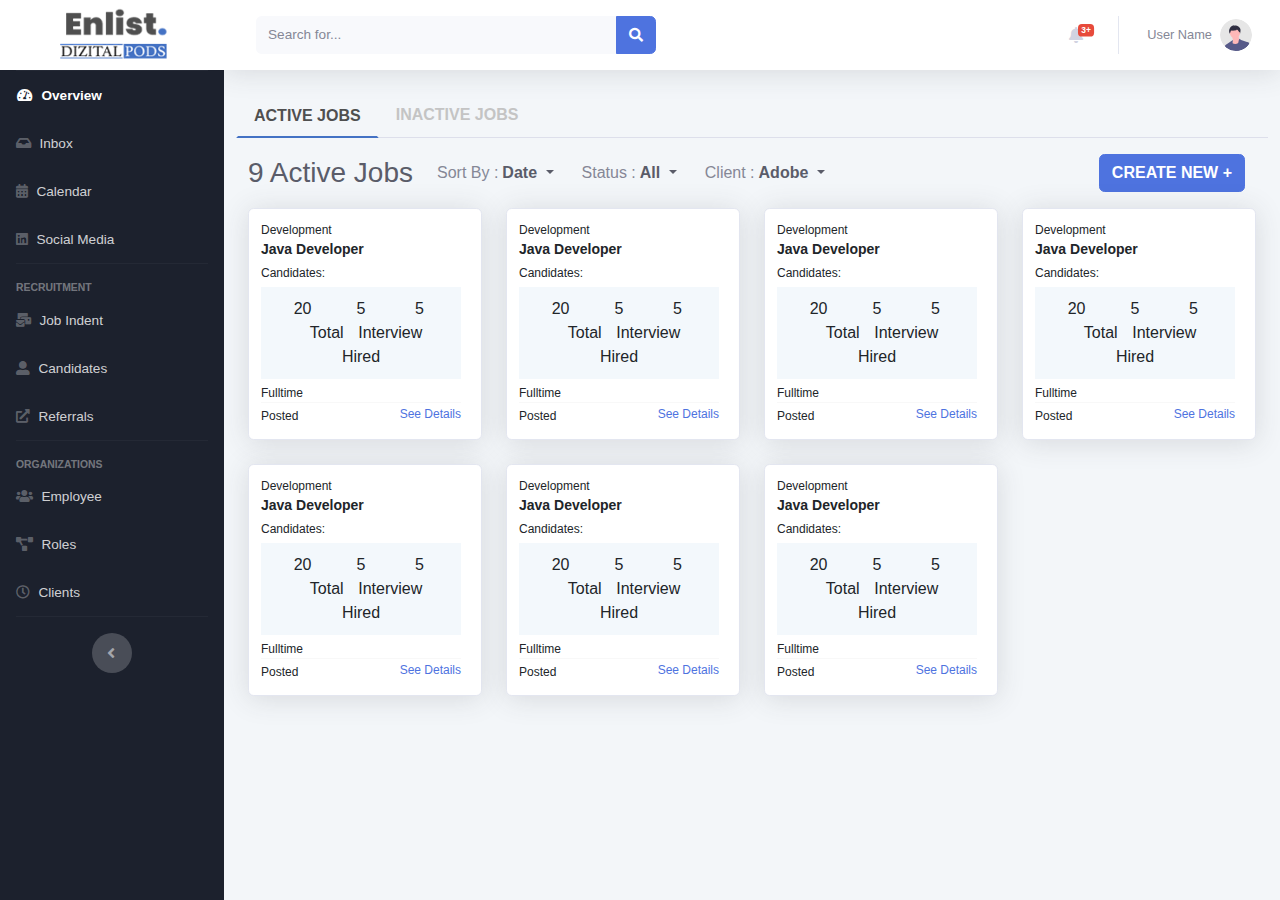
==== commit d3d82a5c: "Addding Modified pages" ====
--- a/EMS/index.html
+++ b/EMS/index.html
@@ -9,7 +9,8 @@
     <meta name="description" content="">
     <meta name="author" content="">
 
-    <title>Dizitalpods - Employee Dashboard</title>
+    <link rel="icon" type="image/x-icon" href="./images/tab.png">
+    <title>Enlist - Job Indent</title>
 
     <!-- Custom fonts for this template-->
     <link href="https://cdnjs.cloudflare.com/ajax/libs/font-awesome/5.15.3/css/all.min.css" rel="stylesheet" type="text/css">
@@ -31,7 +32,7 @@
 
             <!-- Sidebar - Brand -->
             <a class="sidebar-brand d-flex align-items-center justify-content-center" href="">
-                <img src="images/logo.jpg" />
+                <img src="images/enlist logo2.png" />
             </a>
 
             <!-- Divider -->
@@ -39,7 +40,7 @@
 
             <!-- Nav Items -->
             <li class="nav-item active">
-                <a class="nav-link" href="">
+                <a class="nav-link" href="./pages/overview.html">
                     <i class="fas fa-fw fa-tachometer-alt"></i>
                     <span>Overview</span></a>
             </li>
@@ -49,7 +50,7 @@
                     <span>Inbox</span></a>
             </li>
             <li class="nav-item">
-                <a class="nav-link" href="">
+                <a class="nav-link" href="./pages/calendar.html">
                     <i class="fas fa-calendar-alt"></i>
                     <span>Calendar</span></a>
             </li>
@@ -71,7 +72,7 @@
             <li class="nav-item">
                 <a class="nav-link" href="./index.html">
                     <i class="fas fa-mail-bulk"></i>
-                    <span>Job Posting</span></a>
+                    <span>Job Indent</span></a>
             </li>
             <li class="nav-item">
                 <a class="nav-link" href="./pages/candidates.html">
@@ -81,7 +82,7 @@
             <li class="nav-item">
                 <a class="nav-link" href="./pages/Referralpage.html">
                     <i class="fas fa-external-link-alt"></i>
-                    <span>Referrels</span></a>
+                    <span>Referrals</span></a>
             </li>
             <!-- Divider -->
             <hr class="sidebar-divider">
@@ -94,19 +95,19 @@
             <!-- Nav Item -->
             <!-- Nav Item -->
             <li class="nav-item">
-                <a class="nav-link" href="">
+                <a class="nav-link" href="./pages/employee.html">
                     <i class="fas fa-users"></i>
                     <span>Employee</span></a>
             </li>
             <li class="nav-item">
                 <a class="nav-link" href="">
                     <i class="fas fa-project-diagram"></i>
-                    <span>Projects</span></a>
-            </li>
-            <li class="nav-item">
-                <a class="nav-link" href="">
+                    <span>Roles</span></a>
+            </li>
+            <li class="nav-item">
+                <a class="nav-link" href="./pages/client.html">
                     <i class="far fa-clock"></i>
-                    <span>Timesheet</span></a>
+                    <span>Clients</span></a>
             </li>
             <!-- Divider -->
             <hr class="sidebar-divider d-none d-md-block">
@@ -222,7 +223,7 @@
                         <!-- Nav Item - User Information -->
                         <li class="nav-item dropdown no-arrow">
                             <a class="nav-link dropdown-toggle" href="#" id="userDropdown" role="button" data-toggle="dropdown" aria-haspopup="true" aria-expanded="false">
-                                <span class="mr-2 d-none d-lg-inline text-gray-600 small">Suresh R</span>
+                                <span class="mr-2 d-none d-lg-inline text-gray-600 small">User Name</span>
                                 <img class="img-profile rounded-circle" src="images/undraw_profile.svg">
                             </a>
                             <!-- Dropdown - User Information -->
@@ -266,12 +267,12 @@
                         <div class="tab-content">
                             <div class="tab-pane fade show active" id="activejobs">
                                 <div class="job-filter d-flex align-items-center my-2">
-                                    <h2>9 Active Jobs</h2>
+                                    <h2 class="text-dark fw-normal fs-3">9 Active Jobs</h2>
                                     <div class="sort d-flex align-items-center justify-content-center ml-4">
                                         <span>Sort By :</span>
                                         <div class="dropdown hr-interview-button">
                                             <button class="btn dropdown-toggle px-1 py-0 text-dark fw-bold bg-none my-2 border-0" type="button" id="dropdownMenuButton" data-toggle="dropdown" aria-haspopup="true" aria-expanded="false">
-                                             Date
+                                                Date
                                             </button>
                                             <div class="dropdown-menu" aria-labelledby="dropdownMenuButton">
                                                 <a class="dropdown-item" href="#">Name</a>
@@ -282,7 +283,7 @@
                                         <span>Status :</span>
                                         <div class="dropdown hr-interview-button">
                                             <button class="btn dropdown-toggle px-1 py-0 text-dark fw-bold bg-none my-2 border-0" type="button" id="dropdownMenuButton" data-toggle="dropdown" aria-haspopup="true" aria-expanded="false">
-                                             All
+                                                All
                                             </button>
                                             <div class="dropdown-menu" aria-labelledby="dropdownMenuButton">
                                                 <a class="dropdown-item" href="#">Some</a>
@@ -293,7 +294,7 @@
                                         <span>Client :</span>
                                         <div class="dropdown hr-interview-button">
                                             <button class="btn dropdown-toggle px-1 py-0 text-dark fw-bold bg-none my-2 border-0" type="button" id="dropdownMenuButton" data-toggle="dropdown" aria-haspopup="true" aria-expanded="false">
-                                            Adobe
+                                                Adobe
                                             </button>
                                             <div class="dropdown-menu" aria-labelledby="dropdownMenuButton">
                                                 <a class="dropdown-item" href="#">Dizitalpods</a>
@@ -303,7 +304,8 @@
                                         </div>
                                     </div>
                                     <div class="status-createnew">
-                                        <button class="btn btn-primary fw-bold"><a href="./pages/Editpage.html" class="text-decoration-none text-white">CREATE NEW +</a></button>
+                                        <button class="btn btn-primary fw-bold"><a href="./pages/Editpage.html"
+                                                class="text-decoration-none text-white">CREATE NEW +</a></button>
                                     </div>
                                 </div>
                                 <div class="job-result">
@@ -579,13 +581,13 @@
             <!-- End of Main Content -->
 
             <!-- Footer -->
-            <footer class="sticky-footer bg-white">
+            <!-- <footer class="sticky-footer bg-white">
                 <div class="container my-auto">
                     <div class="copyright text-center my-auto">
                         <span>Copyright &copy; Dizitalpods 2022</span>
                     </div>
                 </div>
-            </footer>
+            </footer> -->
             <!-- End of Footer -->
 
         </div>
--- a/EMS/css/styles.css
+++ b/EMS/css/styles.css
@@ -57,7 +57,8 @@
 
 body {
     margin: 0;
-    font-family: "Nunito", -apple-system, BlinkMacSystemFont, "Segoe UI", Roboto, "Helvetica Neue", Arial, sans-serif, "Apple Color Emoji", "Segoe UI Emoji", "Segoe UI Symbol", "Noto Color Emoji";
+    font-family: 'Poppins', sans-serif;
+    /* "Nunito", -apple-system, BlinkMacSystemFont, "Segoe UI", Roboto, "Helvetica Neue", Arial, sans-serif, "Apple Color Emoji", "Segoe UI Emoji", "Segoe UI Symbol", "Noto Color Emoji" font-family: 'Poppins', sans-serif; */
     font-size: 1rem;
     font-weight: 400;
     line-height: 1.5;
@@ -10194,7 +10195,6 @@
 
 #wrapper #content-wrapper {
     background-color: #F3F6F9;
-    ;
     width: 100%;
     overflow-x: hidden;
 }
@@ -10940,7 +10940,7 @@
         display: block;
         width: 100%;
         text-align: left;
-        padding: 1rem;
+        /* padding: 1rem; */
         width: 14rem;
     }
     .sidebar .nav-item .nav-link i {
@@ -11110,6 +11110,8 @@
 .sidebar-dark .nav-item .nav-link:focus,
 .sidebar-dark .nav-item .nav-link:hover {
     color: #fff;
+    background-color: blue;
+    border-radius: 10px;
 }
 
 .sidebar-dark .nav-item .nav-link:active i,
@@ -11693,7 +11695,8 @@
     animation: noise-anim-2 3s infinite linear alternate-reverse;
 }
 
-footer.sticky-footer {
+
+/* footer.sticky-footer {
     padding: 2rem 0;
     flex-shrink: 0;
 }
@@ -11705,7 +11708,7 @@
 
 body.sidebar-toggled footer.sticky-footer {
     width: 100%;
-}
+} */
 
 #content-wrapper .description1:first-child {
     margin-top: 0 !important;
@@ -11738,7 +11741,7 @@
     left: 0;
     right: 10px;
     bottom: 0;
-    background-color: #c32121;
+    background-color: #FF594F;
     -webkit-transition: .4s;
     transition: .4s;
 }
@@ -11757,7 +11760,7 @@
 }
 
 input:checked+.slider {
-    background-color: #1ed78a;
+    background-color: #8BFF78;
 }
 
 input:focus+.slider {
@@ -11785,7 +11788,7 @@
 /* Candidates toggle button End */
 
 
-/* status page Development wrap page */
+/* status page Development wrap page start*/
 
 .development .role-wrap,
 .development .value-wrap {
@@ -11822,16 +11825,26 @@
     width: 20%;
 }
 
+.statuspage-scroller {
+    height: 450px;
+    border-radius: 15px;
+}
+
+.statuspage-table td {
+    vertical-align: middle;
+    padding: 5px 0px;
+    border-top: none;
+}
+
+.statuspage-table .clickable-row {
+    cursor: pointer;
+}
+
 
 /* Status page Development wrap page end */
 
 
 /* Job Posting page Start */
-
-.flow {
-    top: 5px;
-    right: 5px;
-}
 
 .upload-button .file {
     position: relative;
@@ -11846,15 +11859,35 @@
     top: 0;
 }
 
+.jobposting_topbody_label {
+    font-style: normal;
+    font-weight: 600;
+    font-size: 16px;
+    line-height: 145.19%;
+}
+
+.jobposting_topbody_content {
+    color: #5e5555;
+    font-size: 20px;
+    font-weight: bold;
+}
+
+.download-icon {
+    position: absolute;
+    right: 20px;
+}
+
 
 /* Job Posting page end */
 
 
 /* Candidatentry page start */
 
+
+/* 
 .drop-zone {
     border: 2px dashed;
-}
+} */
 
 
 /* candidatentry page end */
@@ -11883,20 +11916,32 @@
     width: 10%;
 }
 
-
-/* .inbox-name {
-    width: 90%;
-} */
-
 .inbox-name h6 {
     width: 90%;
 }
 
+.inbox-left-bar {
+    height: 460px;
+}
+
+.inbox-left-bar .inbox-left-bar-a {
+    display: contents;
+    color: #6c6666;
+}
+
+.inbox-right-bar {
+    height: 360px;
+}
+
 
 /* Inbox page end */
 
 
 /* Candidates page Start */
+
+.candidates-table-styles .clickable-row td {
+    cursor: pointer;
+}
 
 .candidates-detailed-table th {
     text-align: center;
@@ -11908,6 +11953,16 @@
     font-weight: bold;
     font-size: 14px;
     color: #5a5151;
+}
+
+.candidates-table-styles tr {
+    border-top: 1px solid #e3e6f0;
+    /*  */
+}
+
+.candidates-table-styles td {
+    border-top: none;
+    border-bottom: none;
 }
 
 
@@ -11976,7 +12031,8 @@
 .candidate_profile .role-wrap ul li,
 .candidate_profile .value-wrap ul li {
     margin: 15px 0px;
-    color: #e9e9e9;
+    color: #cdc4c4;
+    ;
     font-size: 18px;
     font-weight: 500;
     font-family: sans-serif;
@@ -11987,24 +12043,25 @@
     font-weight: bold;
     font-size: 20px;
     font-family: inherit;
-    margin: 6px 0px;
+    margin: 4px 0px;
 }
 
 .candidate_profile_details {
-    color: white;
-    font-weight: bold;
+    color: #cdc4c4;
+    /* font-weight: bold; */
     font-size: 18px;
 }
 
 .candidate_profile_status {
-    color: white;
-    width: 55%;
-    font-weight: bold;
+    color: #cdc4c4;
+    /* width: 55%; */
+    /* font-weight: bold; */
     font-size: 18px;
 }
 
-.candidate_profile_toggle {
-    width: 45%;
+.candidate_profile_status_edit {
+    position: absolute;
+    right: 20px;
 }
 
 .hr-interview {
@@ -12013,6 +12070,7 @@
     justify-content: center;
     margin: 30px 60px;
     border-radius: 8px;
+    color: #fff3f3;
 }
 
 .hr-interview .border-top-custom1 {
@@ -12027,4 +12085,264 @@
 /* profile styles end */
 
 
-/* Candidate_profile page end */+/* Candidate_profile page end */
+
+
+/* Calendar Page Start */
+
+.calendar-rotate {
+    writing-mode: tb;
+    -webkit-transform: rotate(-180deg);
+    background-color: #2c9faf;
+    border-radius: 10px;
+}
+
+.calendar-rotate h1 {
+    font-weight: bold;
+    letter-spacing: 2px;
+    color: black;
+    font-style: italic;
+    padding: 27px 0px;
+}
+
+.calendar-schedules .meet {
+    border-radius: 15px;
+    border-bottom: 2px solid blue;
+    background-color: #f6f6f6;
+    font-weight: bold;
+    font-size: 13px;
+}
+
+.donut {
+    /* (A1) CIRCLE */
+    width: 210px;
+    height: 210px;
+    border-radius: 50%;
+    /* (A2) SEGMENTS */
+    background: conic-gradient( #7e7474 0deg 120deg, #7070e1 120deg 360deg);
+}
+
+.hole {
+    width: 130px;
+    height: 130px;
+    border-radius: 50%;
+    background: #fff;
+}
+
+
+/* (B2) "CONVERT PIE TO DONUT" - CENTER SMALLER CIRCLE */
+
+.donut {
+    display: flex;
+    align-items: center;
+    justify-content: center;
+}
+
+.work .work-box {
+    width: 30px;
+    height: 30px;
+    border: 1px solid;
+    background-color: #7070e1;
+    margin-right: 10px;
+}
+
+.rest .rest-box {
+    width: 30px;
+    height: 30px;
+    border: 1px solid;
+    background-color: #7e7474;
+    margin-right: 10px;
+}
+
+.distribution-work-rest {
+    position: absolute;
+    right: 30px;
+    bottom: 20px;
+}
+
+
+/* Calendar Page End */
+
+
+/* Overview Page Start */
+
+.overview-detailed-table {
+    border-radius: 10px;
+}
+
+.overview-detailed-table th {
+    text-align: center;
+}
+
+.overview-detailed-table td {
+    text-align: center;
+    vertical-align: middle;
+    font-weight: bold;
+    font-size: 14px;
+    color: #5a5151;
+}
+
+
+/* Donut Styles */
+
+.overview_java_donut {
+    /* (A1) CIRCLE */
+    width: 150px;
+    height: 150px;
+    border-radius: 50%;
+    /* (A2) SEGMENTS */
+    background: conic-gradient( #F2CB04 0deg 100deg, #44E3D3 103deg 250deg, #FF594F 253deg 320deg, #F2CB04 323deg 360deg);
+    display: flex;
+    align-items: center;
+    justify-content: center;
+}
+
+.overview_java_donut_hole {
+    width: 90px;
+    height: 90px;
+    border-radius: 50%;
+    background: #fff;
+}
+
+.overview_web_donut {
+    /* (A1) CIRCLE */
+    width: 150px;
+    height: 150px;
+    border-radius: 50%;
+    /* (A2) SEGMENTS */
+    background: conic-gradient(#FF594F 0deg 20deg, #F2CB04 20deg 180deg, #44E3D3 180deg 300deg, #FF594F 300deg 360deg);
+    display: flex;
+    align-items: center;
+    justify-content: center;
+}
+
+.overview_web_donut_hole {
+    width: 90px;
+    height: 90px;
+    border-radius: 50%;
+    background: #fff;
+}
+
+.overview_aws_donut {
+    /* (A1) CIRCLE */
+    width: 150px;
+    height: 150px;
+    border-radius: 50%;
+    /* (A2) SEGMENTS */
+    background: conic-gradient( #FF594F 0deg 80deg, #F2CB04 80deg 240deg, #44E3D3 240deg 360deg);
+    display: flex;
+    align-items: center;
+    justify-content: center;
+}
+
+.overview_aws_donut_hole {
+    width: 90px;
+    height: 90px;
+    border-radius: 50%;
+    background: #fff;
+}
+
+
+/* (B2) "CONVERT PIE TO DONUT" - CENTER SMALLER CIRCLE */
+
+.interview .interview-box {
+    width: 30px;
+    height: 30px;
+    background-color: #F2CB04;
+    margin-right: 10px;
+}
+
+.offered .offered-box {
+    width: 30px;
+    height: 30px;
+    background-color: #44E3D3;
+    margin-right: 10px;
+}
+
+.hired .hired-box {
+    width: 30px;
+    height: 30px;
+    background-color: #FF594F;
+    margin-right: 10px;
+}
+
+.distribution-work-rest {
+    position: absolute;
+    right: 30px;
+    bottom: 20px;
+}
+
+
+/* Donut End */
+
+
+/* overview progress bar start*/
+
+.overview-progress {
+    height: 20px;
+    vertical-align: middle;
+}
+
+
+/* overview progress bar end */
+
+.overview-schedules .overview-meet {
+    border-radius: 15px;
+    border-bottom: 2px solid blue;
+    background-color: #f6f6f6;
+    font-weight: bold;
+    font-size: 13px;
+}
+
+
+/* Overview Page End */
+
+
+/* employee page start */
+
+.employee-table-content {
+    height: 430px;
+}
+
+.employee-table-head thead th {
+    border-bottom: 0;
+}
+
+.employee-table-head tr th {
+    font-weight: 600;
+    font-size: 14px;
+}
+
+.employee-table-body tr td {
+    font-weight: 600;
+    font-size: 14px;
+    color: #5e5a5a;
+}
+
+
+/* employee page end */
+
+
+/* client page start*/
+
+.client-table-content {
+    height: 430px;
+}
+
+.client-table-head thead th {
+    border-bottom: 0;
+}
+
+.client-table-head tr th {
+    font-weight: 600;
+    font-size: 14px;
+}
+
+.client-table-body tr td {
+    font-weight: 600;
+    font-size: 14px;
+    color: #5e5a5a;
+}
+
+
+/* client page end */